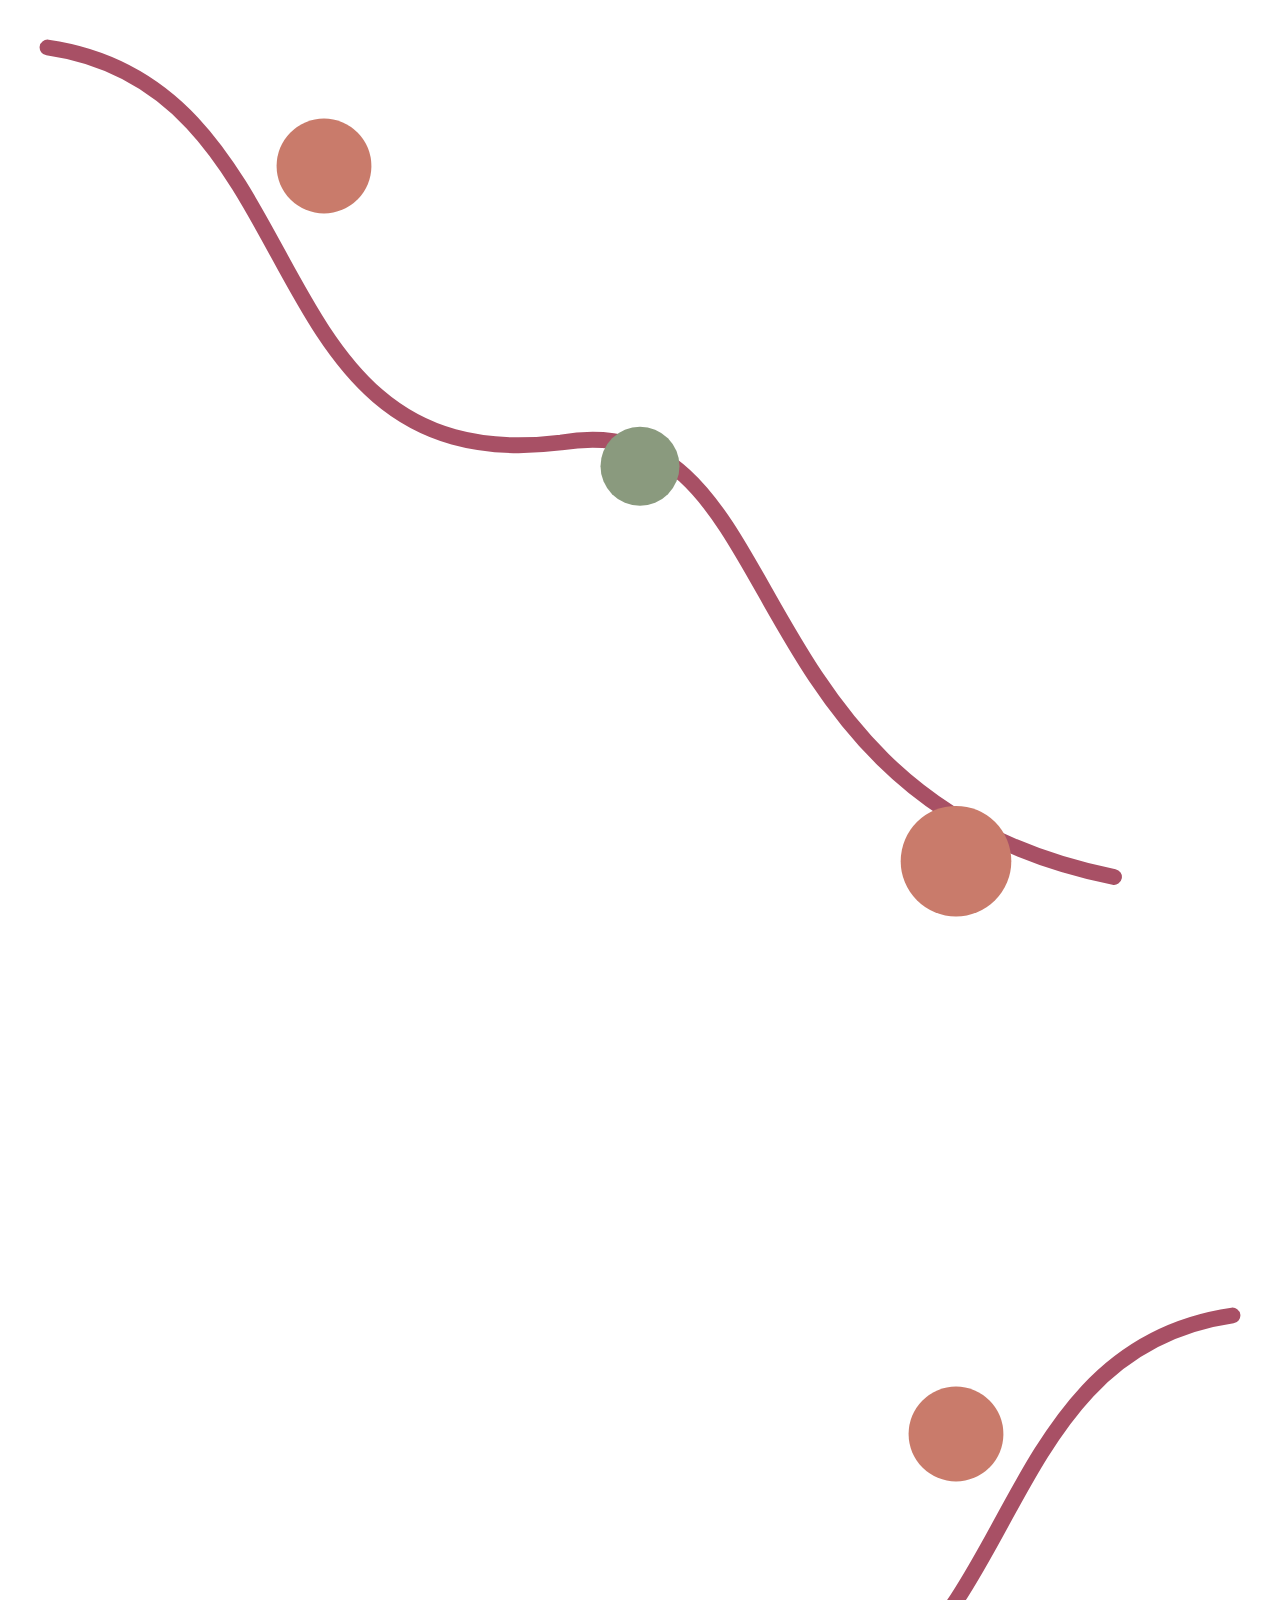
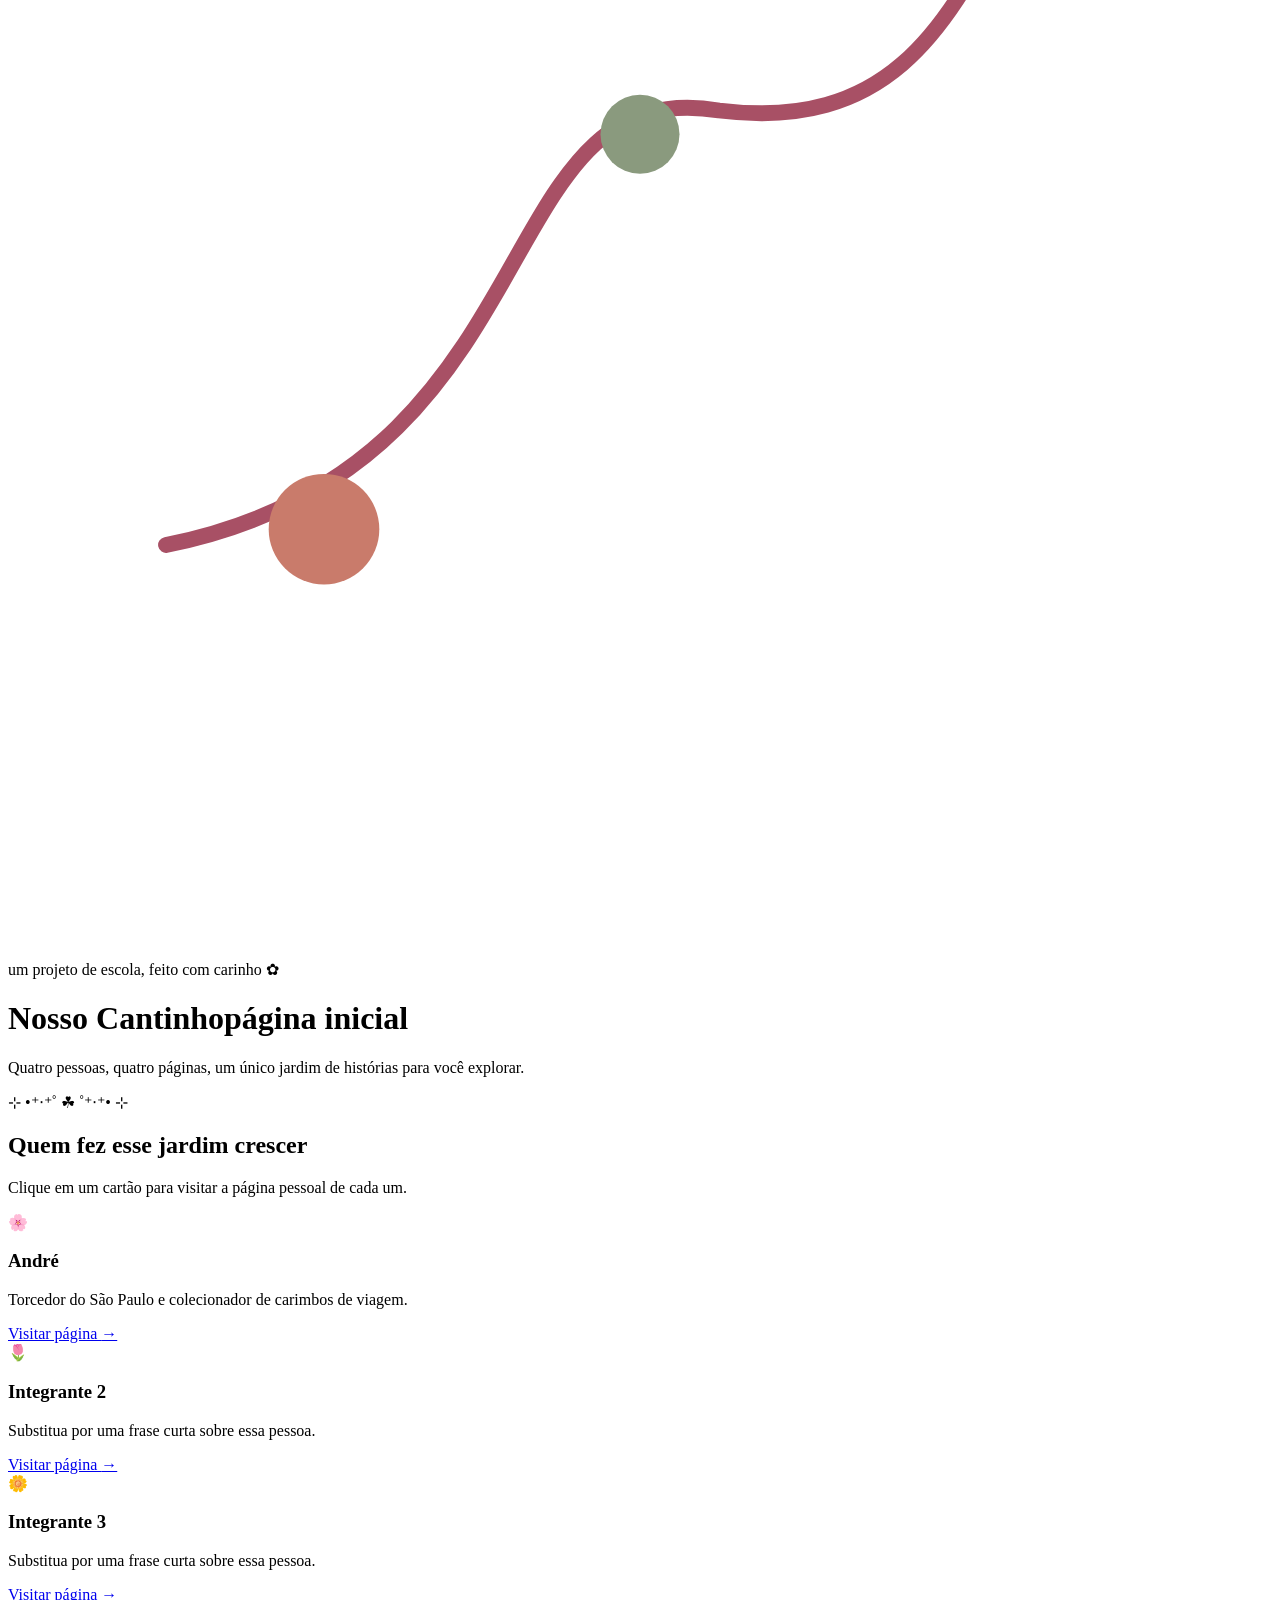
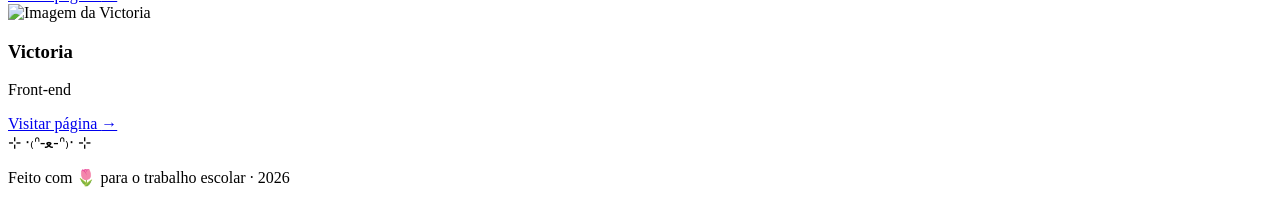
==== index.html @ ab9eb18c "Parte victoria" ====
<!DOCTYPE html>
<html lang="pt-br">
<head>
    <meta charset="UTF-8">
    <meta name="viewport" content="width=device-width, initial-scale=1.0">
    <title>Página Inicial · Nosso Cantinho</title>
    <link rel="preconnect" href="https://fonts.googleapis.com">
    <link rel="preconnect" href="https://fonts.gstatic.com" crossorigin>
    <link href="https://fonts.googleapis.com/css2?family=Caveat:wght@500;700&family=Cormorant+Garamond:ital,wght@0,500;0,600;1,500&family=Nunito:wght@400;600;700&display=swap" rel="stylesheet">
    <link rel="stylesheet" href="index.css">
</head>
<body>

    <!-- ============== CABEÇALHO / HERO ============== -->
    <header class="hero">
        <svg class="moldura-canto moldura-canto--esquerda" viewBox="0 0 160 160" aria-hidden="true">
            <path d="M5 5 C 40 10, 30 60, 70 55 C 100 50, 90 100, 140 110" fill="none" stroke="#a85065" stroke-width="2" stroke-linecap="round"/>
            <circle cx="40" cy="20" r="6" fill="#c97b6b"/>
            <circle cx="80" cy="58" r="5" fill="#8a9a7e"/>
            <circle cx="120" cy="108" r="7" fill="#c97b6b"/>
        </svg>

        <svg class="moldura-canto moldura-canto--direita" viewBox="0 0 160 160" aria-hidden="true">
            <path d="M155 5 C 120 10, 130 60, 90 55 C 60 50, 70 100, 20 110" fill="none" stroke="#a85065" stroke-width="2" stroke-linecap="round"/>
            <circle cx="120" cy="20" r="6" fill="#c97b6b"/>
            <circle cx="80" cy="58" r="5" fill="#8a9a7e"/>
            <circle cx="40" cy="108" r="7" fill="#c97b6b"/>
        </svg>

        <p class="hero-rotulo">um projeto de escola, feito com carinho ✿</p>
        <h1 class="hero-titulo">Nosso Cantinho<span>página inicial</span></h1>
        <p class="hero-sub">Quatro pessoas, quatro páginas, um único jardim de histórias para você explorar.</p>

        <div class="divisor-floral" aria-hidden="true">⊹ •⁺‧⁺˚ ☘︎ ˚⁺‧⁺• ⊹</div>
    </header>

    <!-- ============== INTEGRANTES ============== -->
    <main>
        <section class="secao-integrantes" aria-labelledby="tit-integrantes">
            <h2 id="tit-integrantes" class="titulo-secao">Quem fez esse jardim crescer</h2>
            <p class="subtitulo-secao">Clique em um cartão para visitar a página pessoal de cada um.</p>

            <div class="grade-integrantes">

                <!-- INTEGRANTE 1 (substitua nome, frase, foto e o link href abaixo) -->
                <article class="cartao-flor">
                    <span class="cartao-fita" aria-hidden="true"></span>
                    <div class="cartao-moldura">
                        <!-- TODO: troque a div abaixo por <img src="caminho/da/foto.jpg" alt="Foto de André"> -->
                        <div class="cartao-foto-placeholder">🌸</div>
                    </div>
                    <h3 class="cartao-nome">André</h3>
                    <p class="cartao-frase">Torcedor do São Paulo e colecionador de carimbos de viagem.</p>
                    <!-- TODO: ajuste o href para o caminho real da página do André -->
                    <a class="cartao-botao" href="../Andre/Andre.html">Visitar página <span aria-hidden="true">→</span></a>
                </article>

                <!-- INTEGRANTE 2 (substitua nome, frase, foto e o link href abaixo) -->
                <article class="cartao-flor">
                    <span class="cartao-fita" aria-hidden="true"></span>
                    <div class="cartao-moldura">
                        <!-- TODO: troque a div abaixo por <img src="caminho/da/foto.jpg" alt="Foto de [nome]"> -->
                        <div class="cartao-foto-placeholder">🌷</div>
                    </div>
                    <h3 class="cartao-nome">Integrante 2</h3>
                    <p class="cartao-frase">Substitua por uma frase curta sobre essa pessoa.</p>
                    <!-- TODO: ajuste o href para o caminho real da página -->
                    <a class="cartao-botao" href="#">Visitar página <span aria-hidden="true">→</span></a>
                </article>

                <!-- INTEGRANTE 3 (substitua nome, frase, foto e o link href abaixo) -->
                <article class="cartao-flor">
                    <span class="cartao-fita" aria-hidden="true"></span>
                    <div class="cartao-moldura">
                        <!-- TODO: troque a div abaixo por <img src="caminho/da/foto.jpg" alt="Foto de [nome]"> -->
                        <div class="cartao-foto-placeholder">🌼</div>
                    </div>
                    <h3 class="cartao-nome">Integrante 3</h3>
                    <p class="cartao-frase">Substitua por uma frase curta sobre essa pessoa.</p>
                    <!-- TODO: ajuste o href para o caminho real da página -->
                    <a class="cartao-botao" href="#">Visitar página <span aria-hidden="true">→</span></a>
                </article>

                <!-- INTEGRANTE 4 (substitua nome, frase, foto e o link href abaixo) -->
                <article class="cartao-flor">
                    <span class="cartao-fita" aria-hidden="true"></span>
                    <div class="cartao-moldura">
                        <!-- TODO: troque a div abaixo por <img src="caminho/da/foto.jpg" alt="Foto de [nome]"> -->
                        <img src="P.victoria/assests/Image Image 2026-05-22 at 08.31.35.jpeg" alt="Imagem da Victoria">
                    <h3 class="cartao-nome">Victoria </h3>
                    <p class="cartao-frase"> Front-end</p>
                    <!-- TODO: ajuste o href para o caminho real da página -->
                    <a class="cartao-botao" href="P.victoria/victoria.H">Visitar página <span aria-hidden="true">→</span></a>
                </article>

            </div>
        </section>
    </main>

    <!-- ============== RODAPÉ ============== -->
    <footer class="rodape-floral">
        <div class="divisor-floral" aria-hidden="true">⊹ ‧₍ᐢ-ﻌ-ᐢ₎‧ ⊹</div>
        <p>Feito com 🌷 para o trabalho escolar · 2026</p>
    </footer>

</body>
</html>
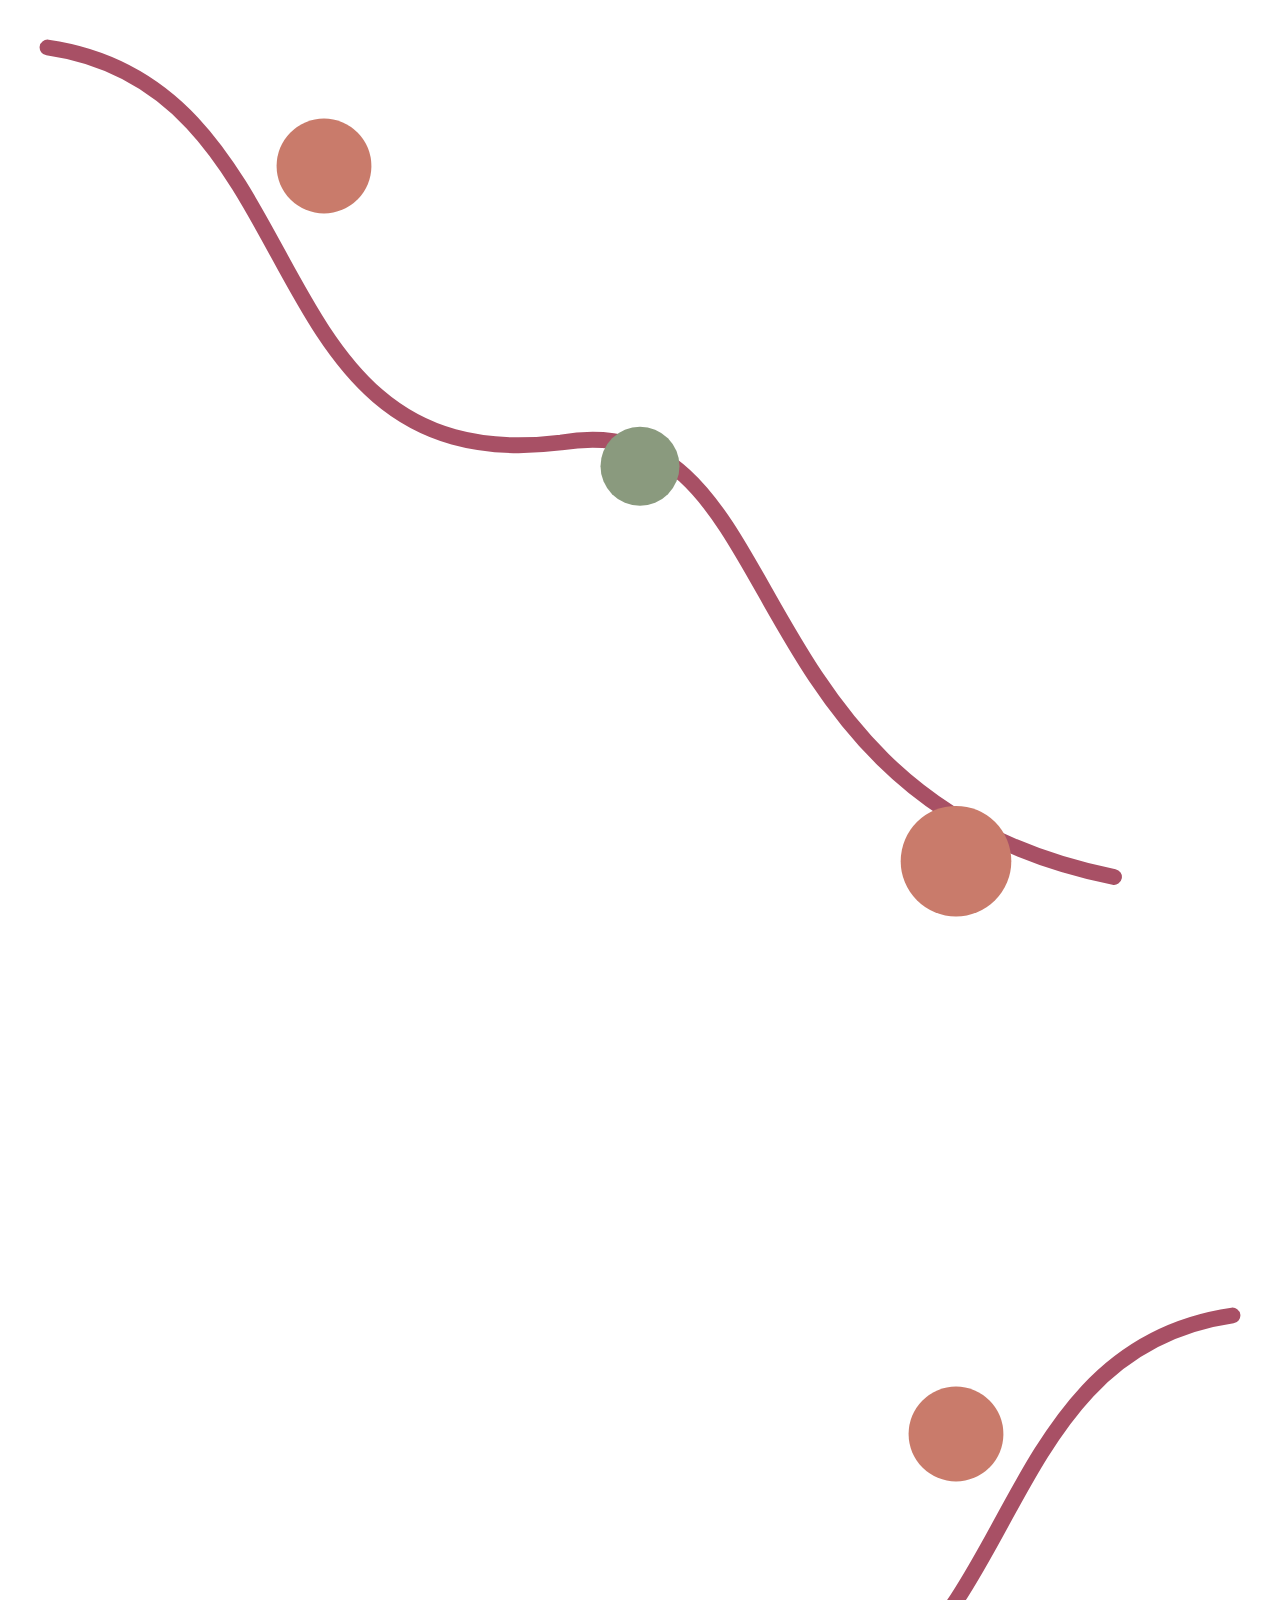
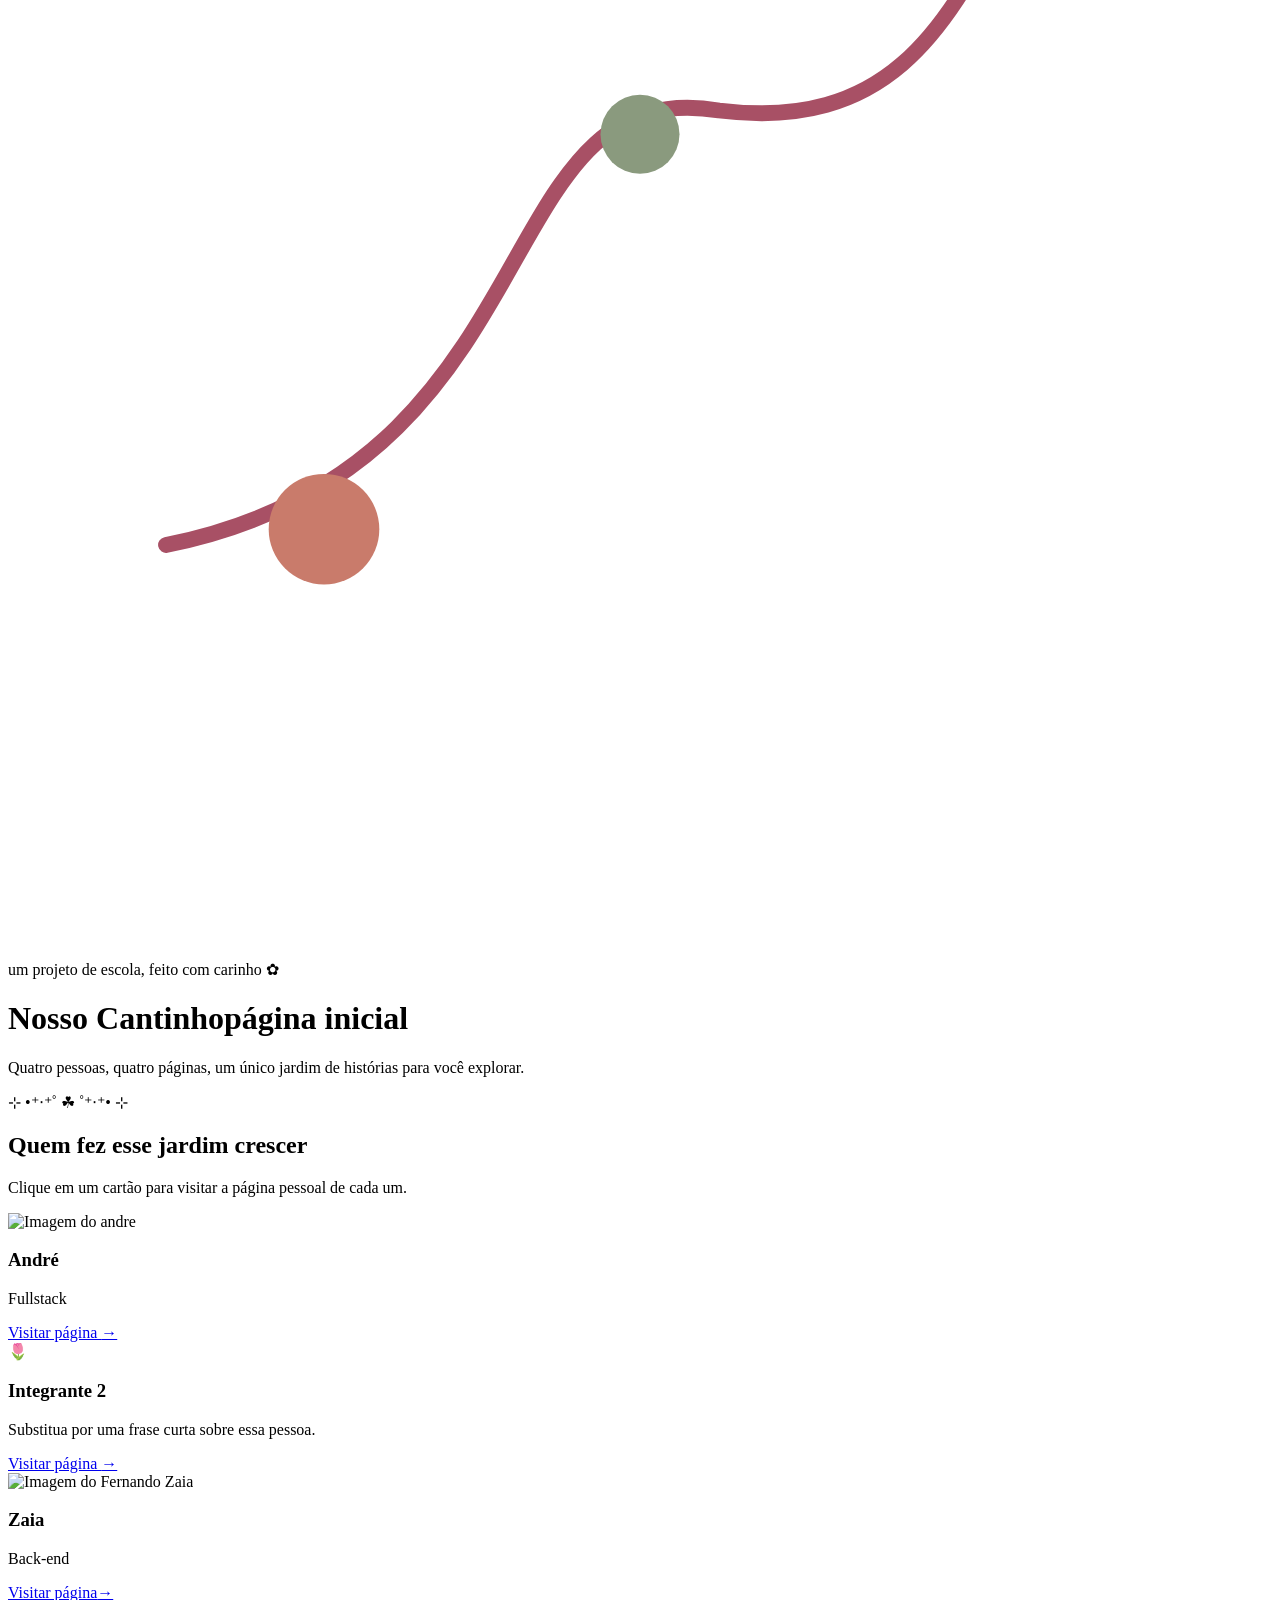
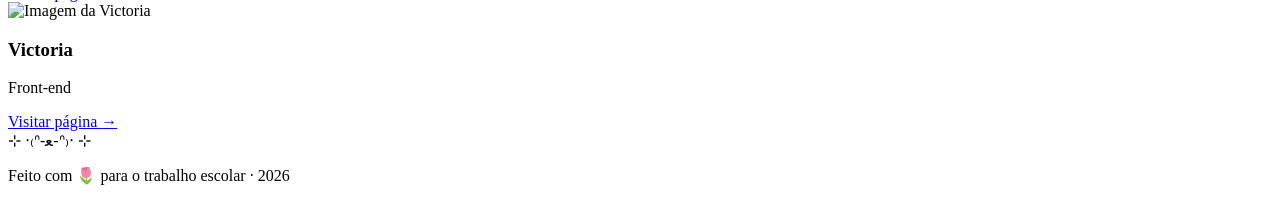
==== commit 0aaf8548: "Parte victoria" ====
--- a/index.html
+++ b/index.html
@@ -47,12 +47,12 @@
                     <span class="cartao-fita" aria-hidden="true"></span>
                     <div class="cartao-moldura">
                         <!-- TODO: troque a div abaixo por <img src="caminho/da/foto.jpg" alt="Foto de André"> -->
-                        <div class="cartao-foto-placeholder">🌸</div>
+                        <img src="pAndre/FotoAndre.pnj" alt="Imagem do andre">
                     </div>
                     <h3 class="cartao-nome">André</h3>
-                    <p class="cartao-frase">Torcedor do São Paulo e colecionador de carimbos de viagem.</p>
+                    <p class="cartao-frase">Fullstack</p>
                     <!-- TODO: ajuste o href para o caminho real da página do André -->
-                    <a class="cartao-botao" href="../Andre/Andre.html">Visitar página <span aria-hidden="true">→</span></a>
+                    <a class="cartao-botao" href="../pAndre/andre.html">Visitar página <span aria-hidden="true">→</span></a>
                 </article>
 
                 <!-- INTEGRANTE 2 (substitua nome, frase, foto e o link href abaixo) -->
@@ -73,12 +73,12 @@
                     <span class="cartao-fita" aria-hidden="true"></span>
                     <div class="cartao-moldura">
                         <!-- TODO: troque a div abaixo por <img src="caminho/da/foto.jpg" alt="Foto de [nome]"> -->
-                        <div class="cartao-foto-placeholder">🌼</div>
+                        <img src="pZaia/assets/Fernando_Neto_Zaia.jpg" alt="Imagem do Fernando Zaia">
                     </div>
-                    <h3 class="cartao-nome">Integrante 3</h3>
-                    <p class="cartao-frase">Substitua por uma frase curta sobre essa pessoa.</p>
+                    <h3 class="cartao-nome">Zaia</h3>
+                    <p class="cartao-frase">Back-end</p>
                     <!-- TODO: ajuste o href para o caminho real da página -->
-                    <a class="cartao-botao" href="#">Visitar página <span aria-hidden="true">→</span></a>
+                    <a class="cartao-botao" href="pZaia/zaia.html">Visitar página<span aria-hidden="true">→</span></a>
                 </article>
 
                 <!-- INTEGRANTE 4 (substitua nome, frase, foto e o link href abaixo) -->
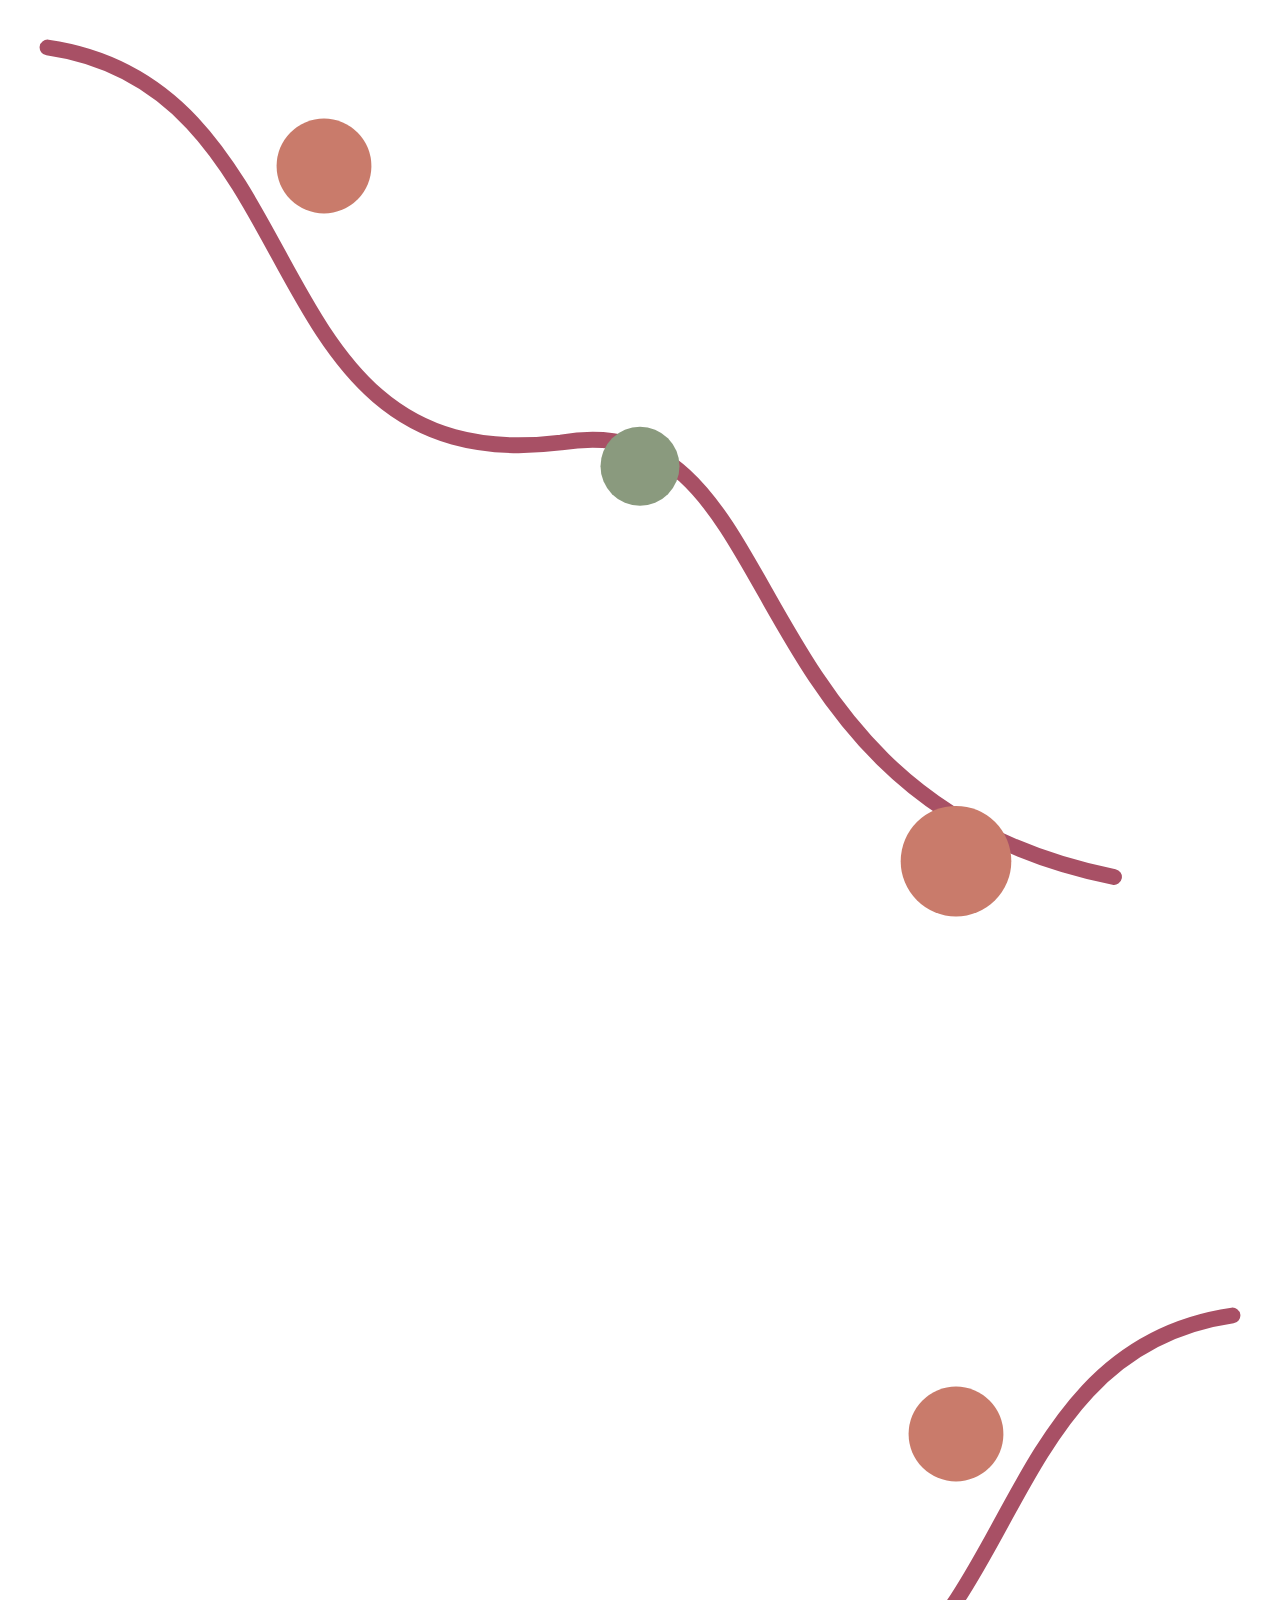
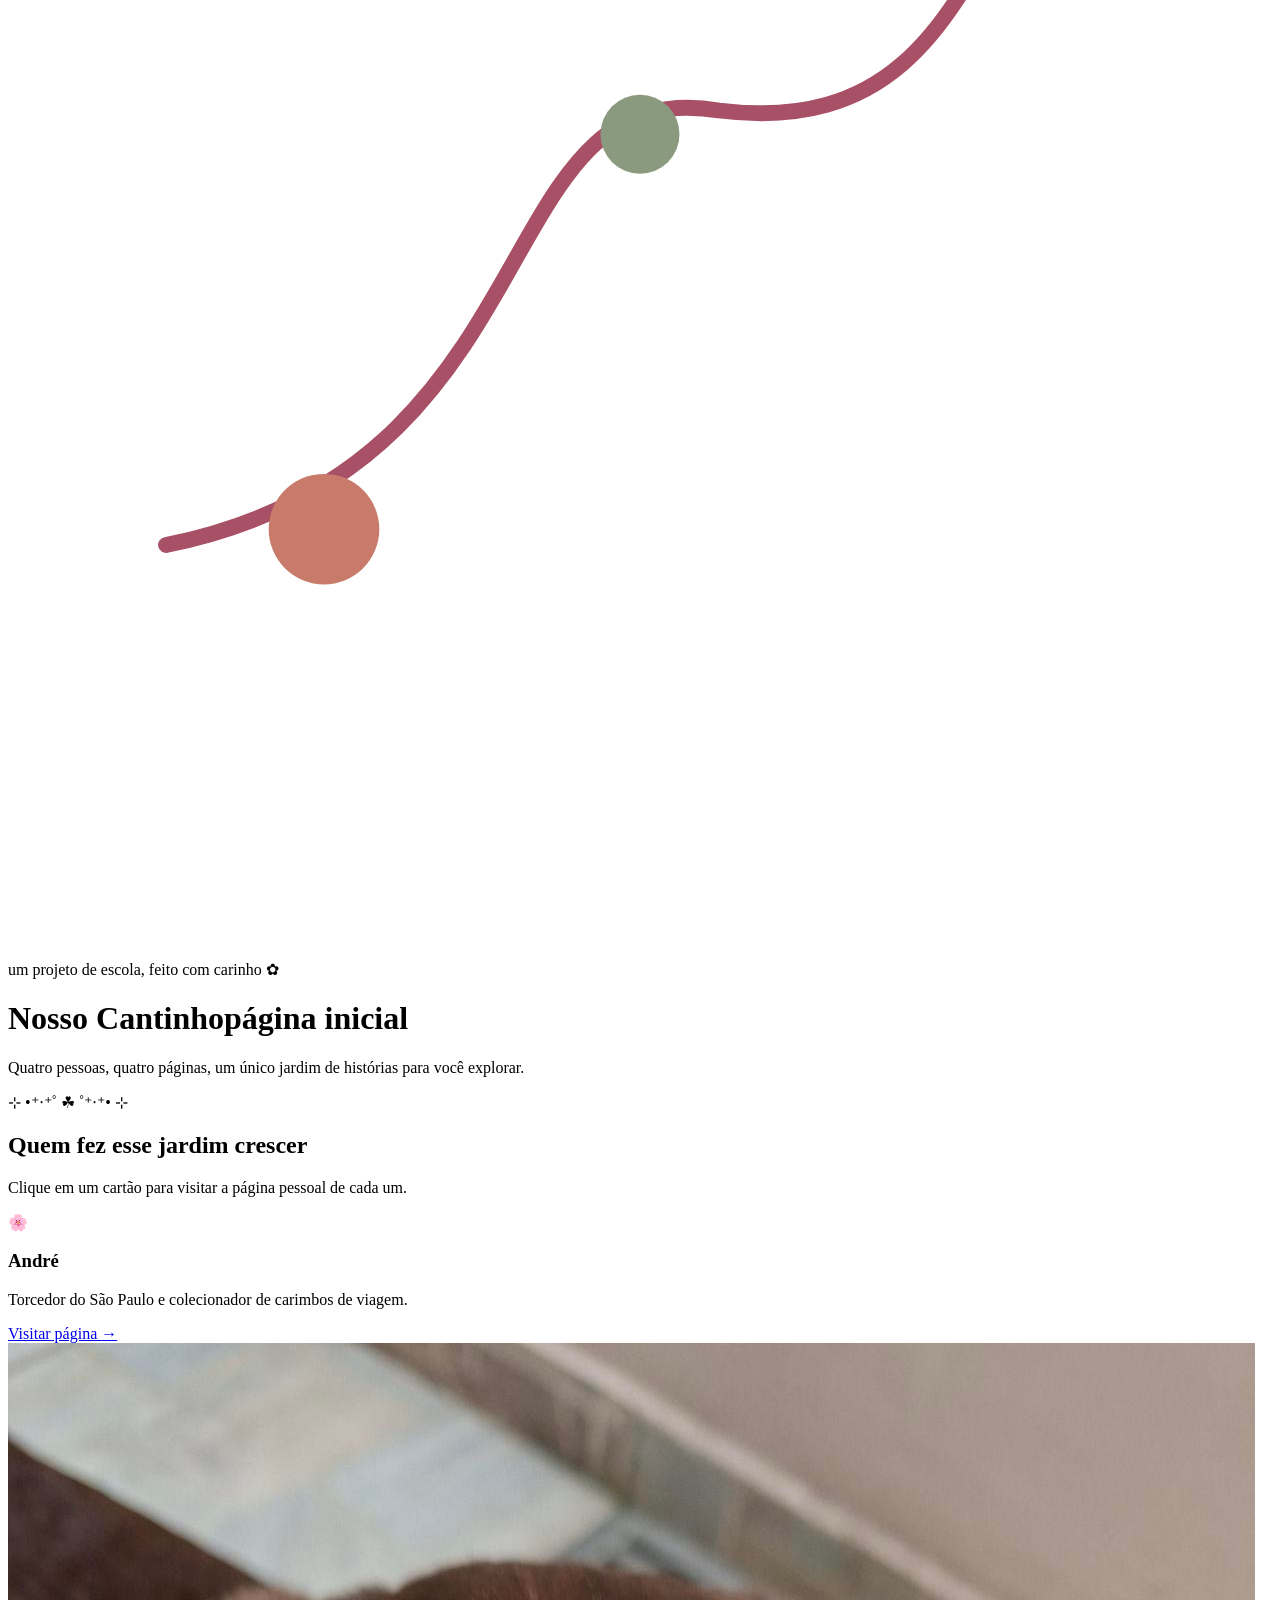
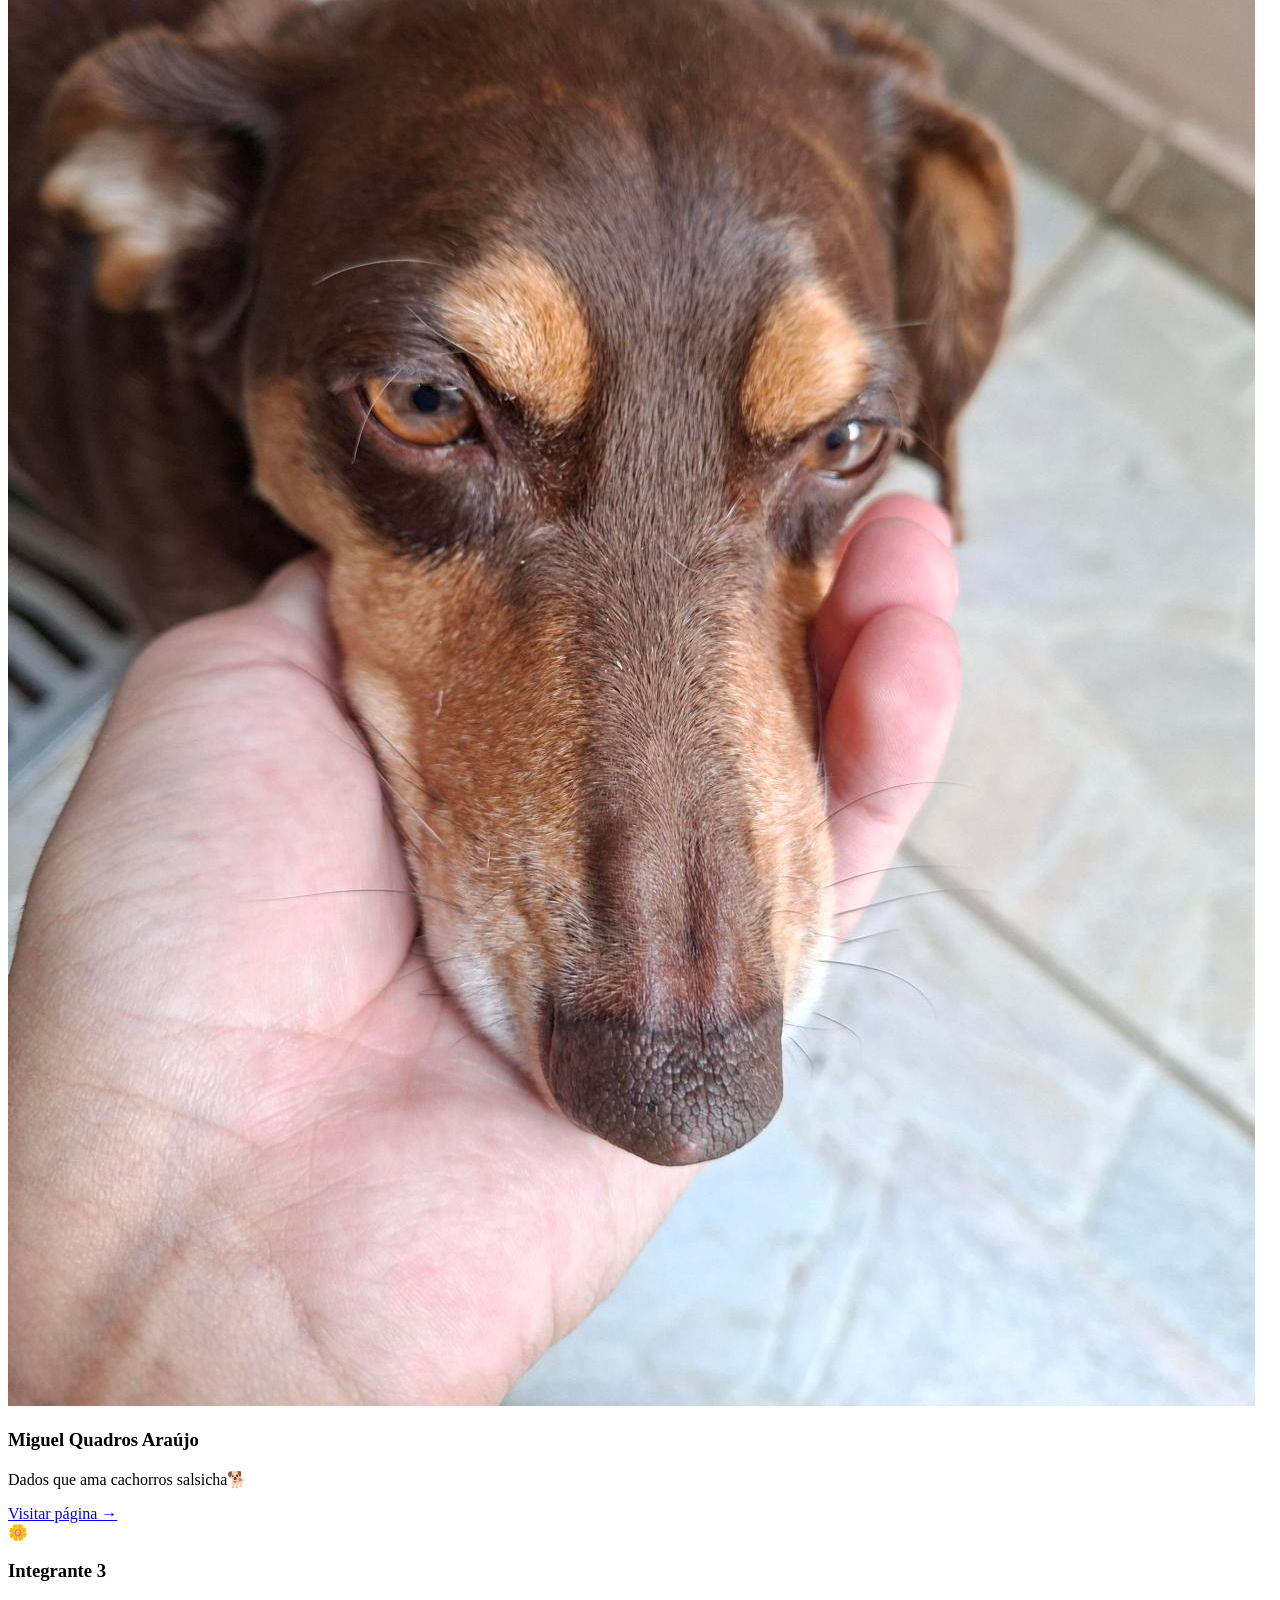
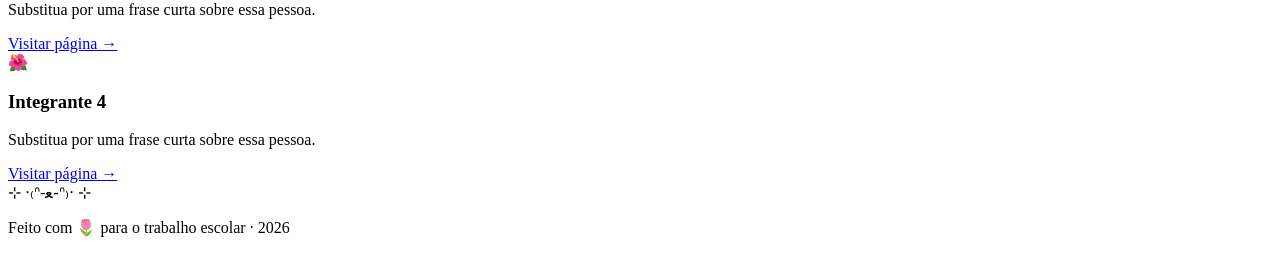
==== commit ba30dac2: "Adicionando minha parte na pagina inicial" ====
--- a/index.html
+++ b/index.html
@@ -47,12 +47,12 @@
                     <span class="cartao-fita" aria-hidden="true"></span>
                     <div class="cartao-moldura">
                         <!-- TODO: troque a div abaixo por <img src="caminho/da/foto.jpg" alt="Foto de André"> -->
-                        <img src="pAndre/FotoAndre.pnj" alt="Imagem do andre">
+                        <div class="cartao-foto-placeholder">🌸</div>
                     </div>
                     <h3 class="cartao-nome">André</h3>
-                    <p class="cartao-frase">Fullstack</p>
+                    <p class="cartao-frase">Torcedor do São Paulo e colecionador de carimbos de viagem.</p>
                     <!-- TODO: ajuste o href para o caminho real da página do André -->
-                    <a class="cartao-botao" href="../pAndre/andre.html">Visitar página <span aria-hidden="true">→</span></a>
+                    <a class="cartao-botao" href="../Andre/Andre.html">Visitar página <span aria-hidden="true">→</span></a>
                 </article>
 
                 <!-- INTEGRANTE 2 (substitua nome, frase, foto e o link href abaixo) -->
@@ -60,12 +60,12 @@
                     <span class="cartao-fita" aria-hidden="true"></span>
                     <div class="cartao-moldura">
                         <!-- TODO: troque a div abaixo por <img src="caminho/da/foto.jpg" alt="Foto de [nome]"> -->
-                        <div class="cartao-foto-placeholder">🌷</div>
+                        <img src="pMiguel/Laila.jpg" alt="">
                     </div>
-                    <h3 class="cartao-nome">Integrante 2</h3>
-                    <p class="cartao-frase">Substitua por uma frase curta sobre essa pessoa.</p>
+                    <h3 class="cartao-nome">Miguel Quadros Araújo</h3>
+                    <p class="cartao-frase">Dados que ama cachorros salsicha🐕</p>
                     <!-- TODO: ajuste o href para o caminho real da página -->
-                    <a class="cartao-botao" href="#">Visitar página <span aria-hidden="true">→</span></a>
+                    <a class="cartao-botao" href="../pMiguel/aluno-Miguelq">Visitar página <span aria-hidden="true">→</span></a>
                 </article>
 
                 <!-- INTEGRANTE 3 (substitua nome, frase, foto e o link href abaixo) -->
@@ -73,12 +73,12 @@
                     <span class="cartao-fita" aria-hidden="true"></span>
                     <div class="cartao-moldura">
                         <!-- TODO: troque a div abaixo por <img src="caminho/da/foto.jpg" alt="Foto de [nome]"> -->
-                        <img src="pZaia/assets/Fernando_Neto_Zaia.jpg" alt="Imagem do Fernando Zaia">
+                        <div class="cartao-foto-placeholder">🌼</div>
                     </div>
-                    <h3 class="cartao-nome">Zaia</h3>
-                    <p class="cartao-frase">Back-end</p>
+                    <h3 class="cartao-nome">Integrante 3</h3>
+                    <p class="cartao-frase">Substitua por uma frase curta sobre essa pessoa.</p>
                     <!-- TODO: ajuste o href para o caminho real da página -->
-                    <a class="cartao-botao" href="pZaia/zaia.html">Visitar página<span aria-hidden="true">→</span></a>
+                    <a class="cartao-botao" href="#">Visitar página <span aria-hidden="true">→</span></a>
                 </article>
 
                 <!-- INTEGRANTE 4 (substitua nome, frase, foto e o link href abaixo) -->
@@ -86,11 +86,12 @@
                     <span class="cartao-fita" aria-hidden="true"></span>
                     <div class="cartao-moldura">
                         <!-- TODO: troque a div abaixo por <img src="caminho/da/foto.jpg" alt="Foto de [nome]"> -->
-                        <img src="P.victoria/assests/Image Image 2026-05-22 at 08.31.35.jpeg" alt="Imagem da Victoria">
-                    <h3 class="cartao-nome">Victoria </h3>
-                    <p class="cartao-frase"> Front-end</p>
+                        <div class="cartao-foto-placeholder">🌺</div>
+                    </div>
+                    <h3 class="cartao-nome">Integrante 4</h3>
+                    <p class="cartao-frase">Substitua por uma frase curta sobre essa pessoa.</p>
                     <!-- TODO: ajuste o href para o caminho real da página -->
-                    <a class="cartao-botao" href="P.victoria/victoria.H">Visitar página <span aria-hidden="true">→</span></a>
+                    <a class="cartao-botao" href="#">Visitar página <span aria-hidden="true">→</span></a>
                 </article>
 
             </div>
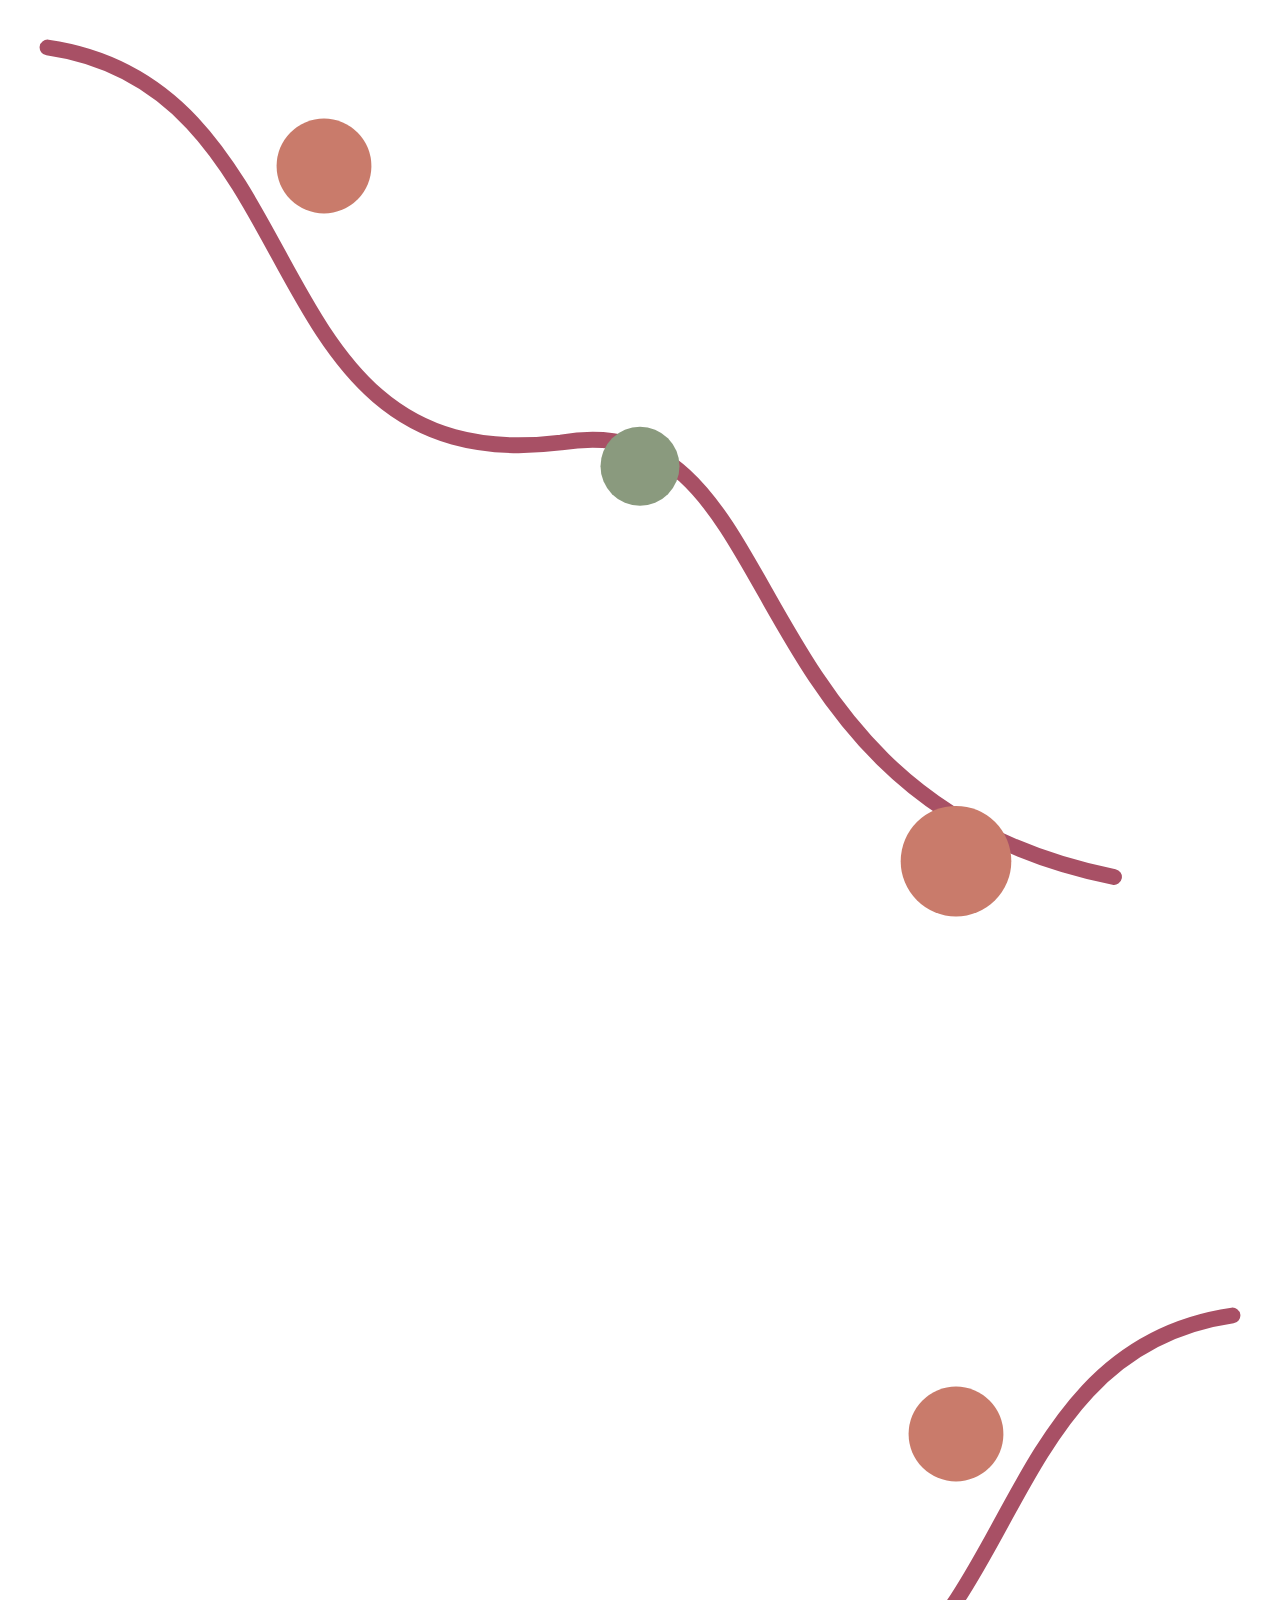
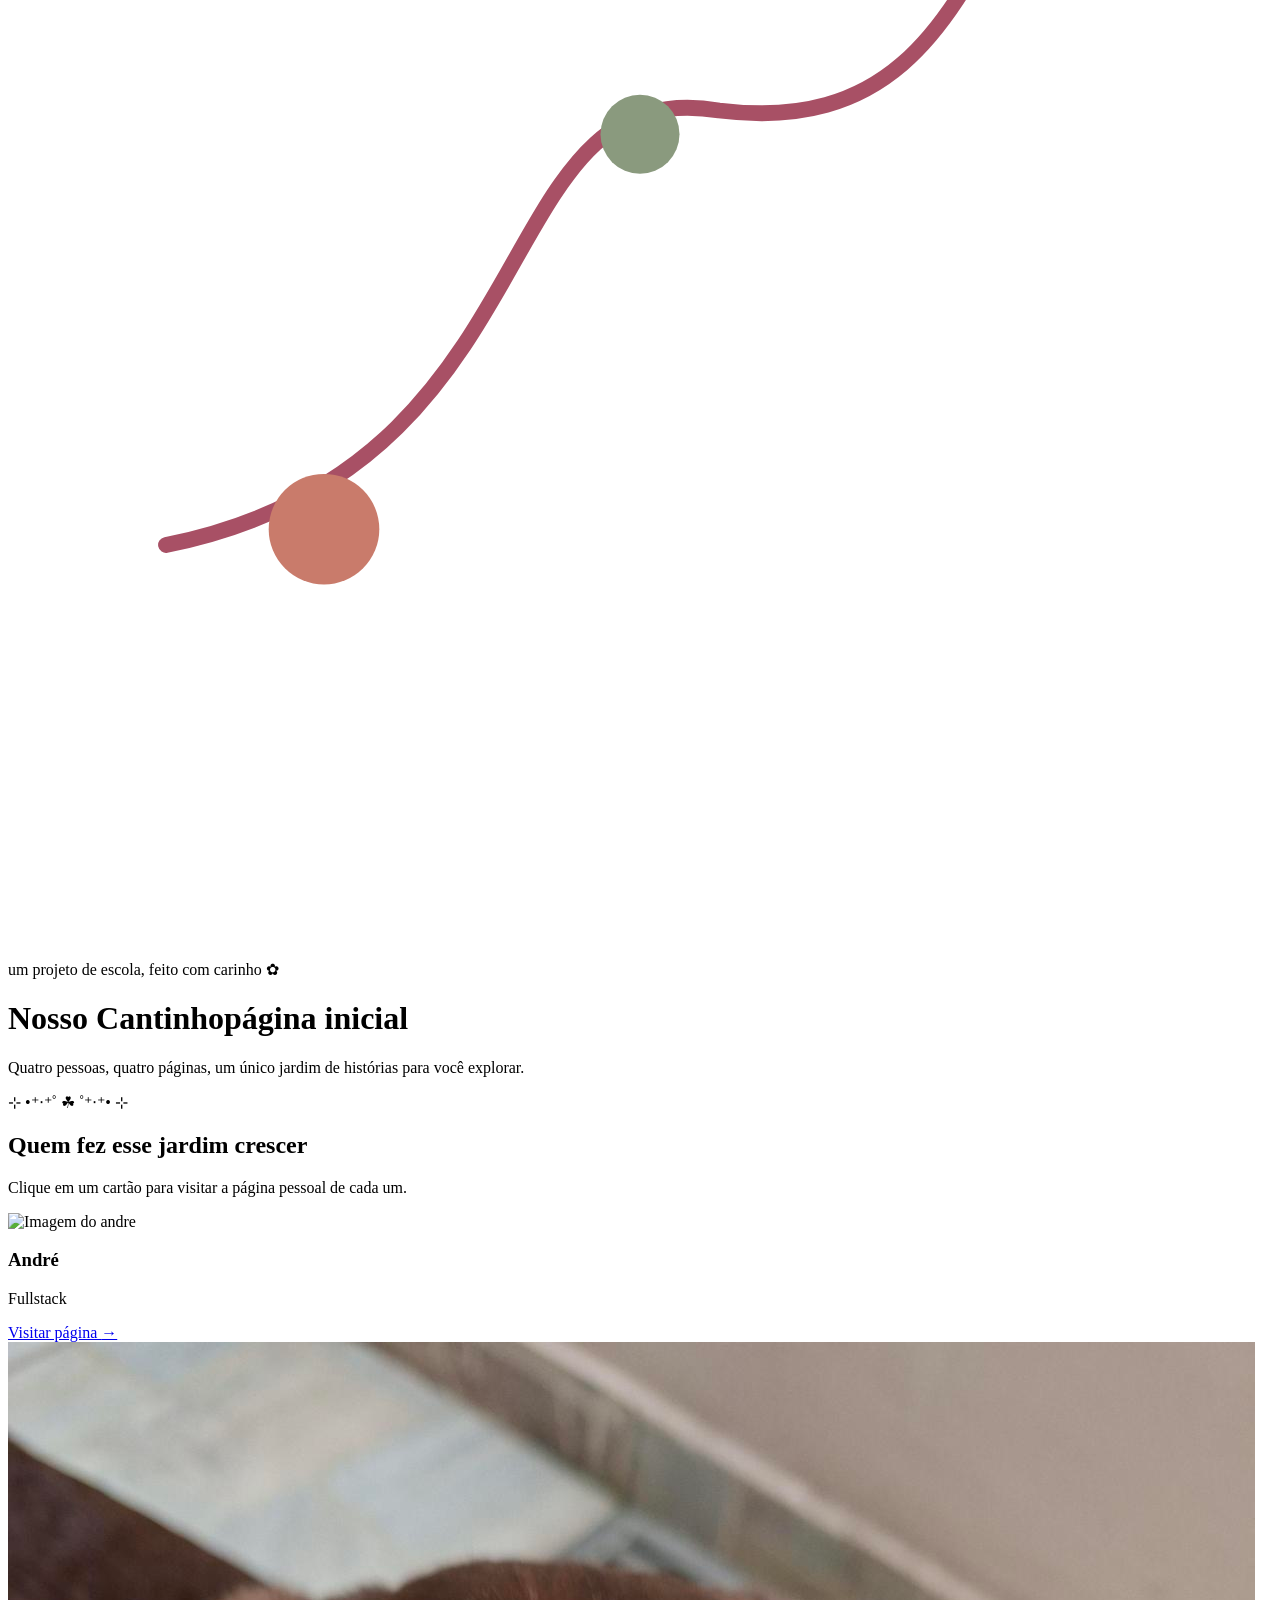
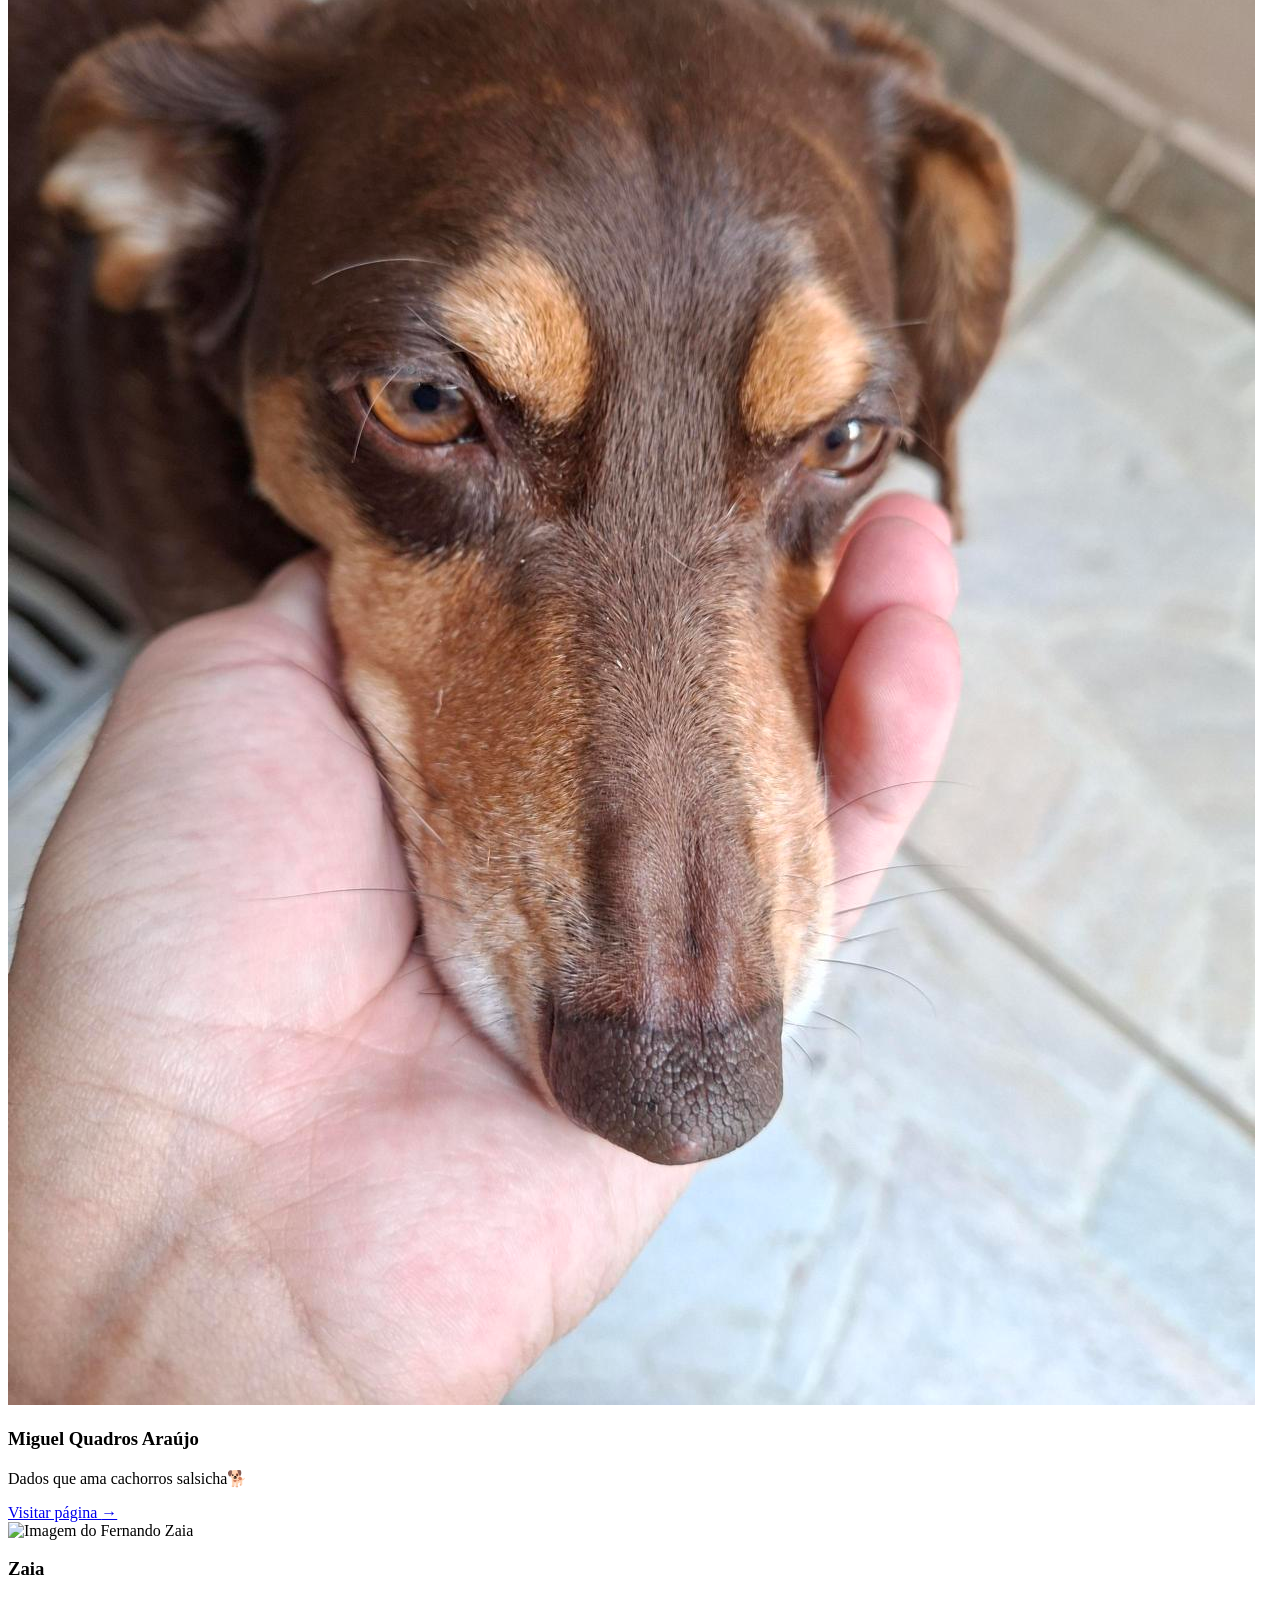
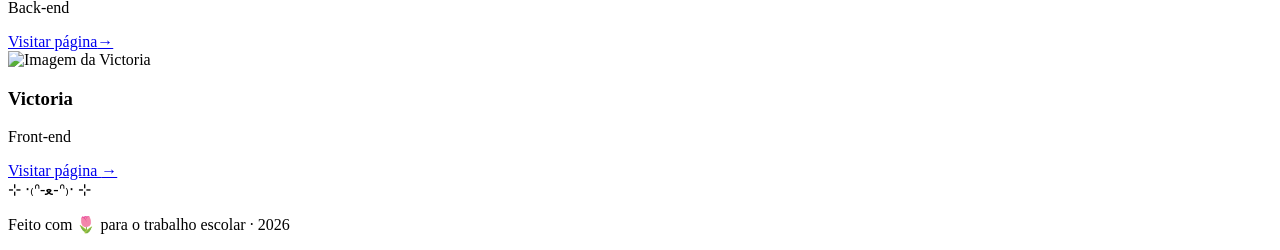
==== commit c6f53c6e: "parte do miguel v2" ====
--- a/index.html
+++ b/index.html
@@ -47,12 +47,12 @@
                     <span class="cartao-fita" aria-hidden="true"></span>
                     <div class="cartao-moldura">
                         <!-- TODO: troque a div abaixo por <img src="caminho/da/foto.jpg" alt="Foto de André"> -->
-                        <div class="cartao-foto-placeholder">🌸</div>
+                        <img src="pAndre/FotoAndre.pnj" alt="Imagem do andre">
                     </div>
                     <h3 class="cartao-nome">André</h3>
-                    <p class="cartao-frase">Torcedor do São Paulo e colecionador de carimbos de viagem.</p>
+                    <p class="cartao-frase">Fullstack</p>
                     <!-- TODO: ajuste o href para o caminho real da página do André -->
-                    <a class="cartao-botao" href="../Andre/Andre.html">Visitar página <span aria-hidden="true">→</span></a>
+                    <a class="cartao-botao" href="../pAndre/andre.html">Visitar página <span aria-hidden="true">→</span></a>
                 </article>
 
                 <!-- INTEGRANTE 2 (substitua nome, frase, foto e o link href abaixo) -->
@@ -73,12 +73,12 @@
                     <span class="cartao-fita" aria-hidden="true"></span>
                     <div class="cartao-moldura">
                         <!-- TODO: troque a div abaixo por <img src="caminho/da/foto.jpg" alt="Foto de [nome]"> -->
-                        <div class="cartao-foto-placeholder">🌼</div>
+                        <img src="pZaia/assets/Fernando_Neto_Zaia.jpg" alt="Imagem do Fernando Zaia">
                     </div>
-                    <h3 class="cartao-nome">Integrante 3</h3>
-                    <p class="cartao-frase">Substitua por uma frase curta sobre essa pessoa.</p>
+                    <h3 class="cartao-nome">Zaia</h3>
+                    <p class="cartao-frase">Back-end</p>
                     <!-- TODO: ajuste o href para o caminho real da página -->
-                    <a class="cartao-botao" href="#">Visitar página <span aria-hidden="true">→</span></a>
+                    <a class="cartao-botao" href="pZaia/zaia.html">Visitar página<span aria-hidden="true">→</span></a>
                 </article>
 
                 <!-- INTEGRANTE 4 (substitua nome, frase, foto e o link href abaixo) -->
@@ -86,12 +86,11 @@
                     <span class="cartao-fita" aria-hidden="true"></span>
                     <div class="cartao-moldura">
                         <!-- TODO: troque a div abaixo por <img src="caminho/da/foto.jpg" alt="Foto de [nome]"> -->
-                        <div class="cartao-foto-placeholder">🌺</div>
-                    </div>
-                    <h3 class="cartao-nome">Integrante 4</h3>
-                    <p class="cartao-frase">Substitua por uma frase curta sobre essa pessoa.</p>
+                        <img src="P.victoria/assests/Image Image 2026-05-22 at 08.31.35.jpeg" alt="Imagem da Victoria">
+                    <h3 class="cartao-nome">Victoria </h3>
+                    <p class="cartao-frase"> Front-end</p>
                     <!-- TODO: ajuste o href para o caminho real da página -->
-                    <a class="cartao-botao" href="#">Visitar página <span aria-hidden="true">→</span></a>
+                    <a class="cartao-botao" href="P.victoria/victoria.H">Visitar página <span aria-hidden="true">→</span></a>
                 </article>
 
             </div>
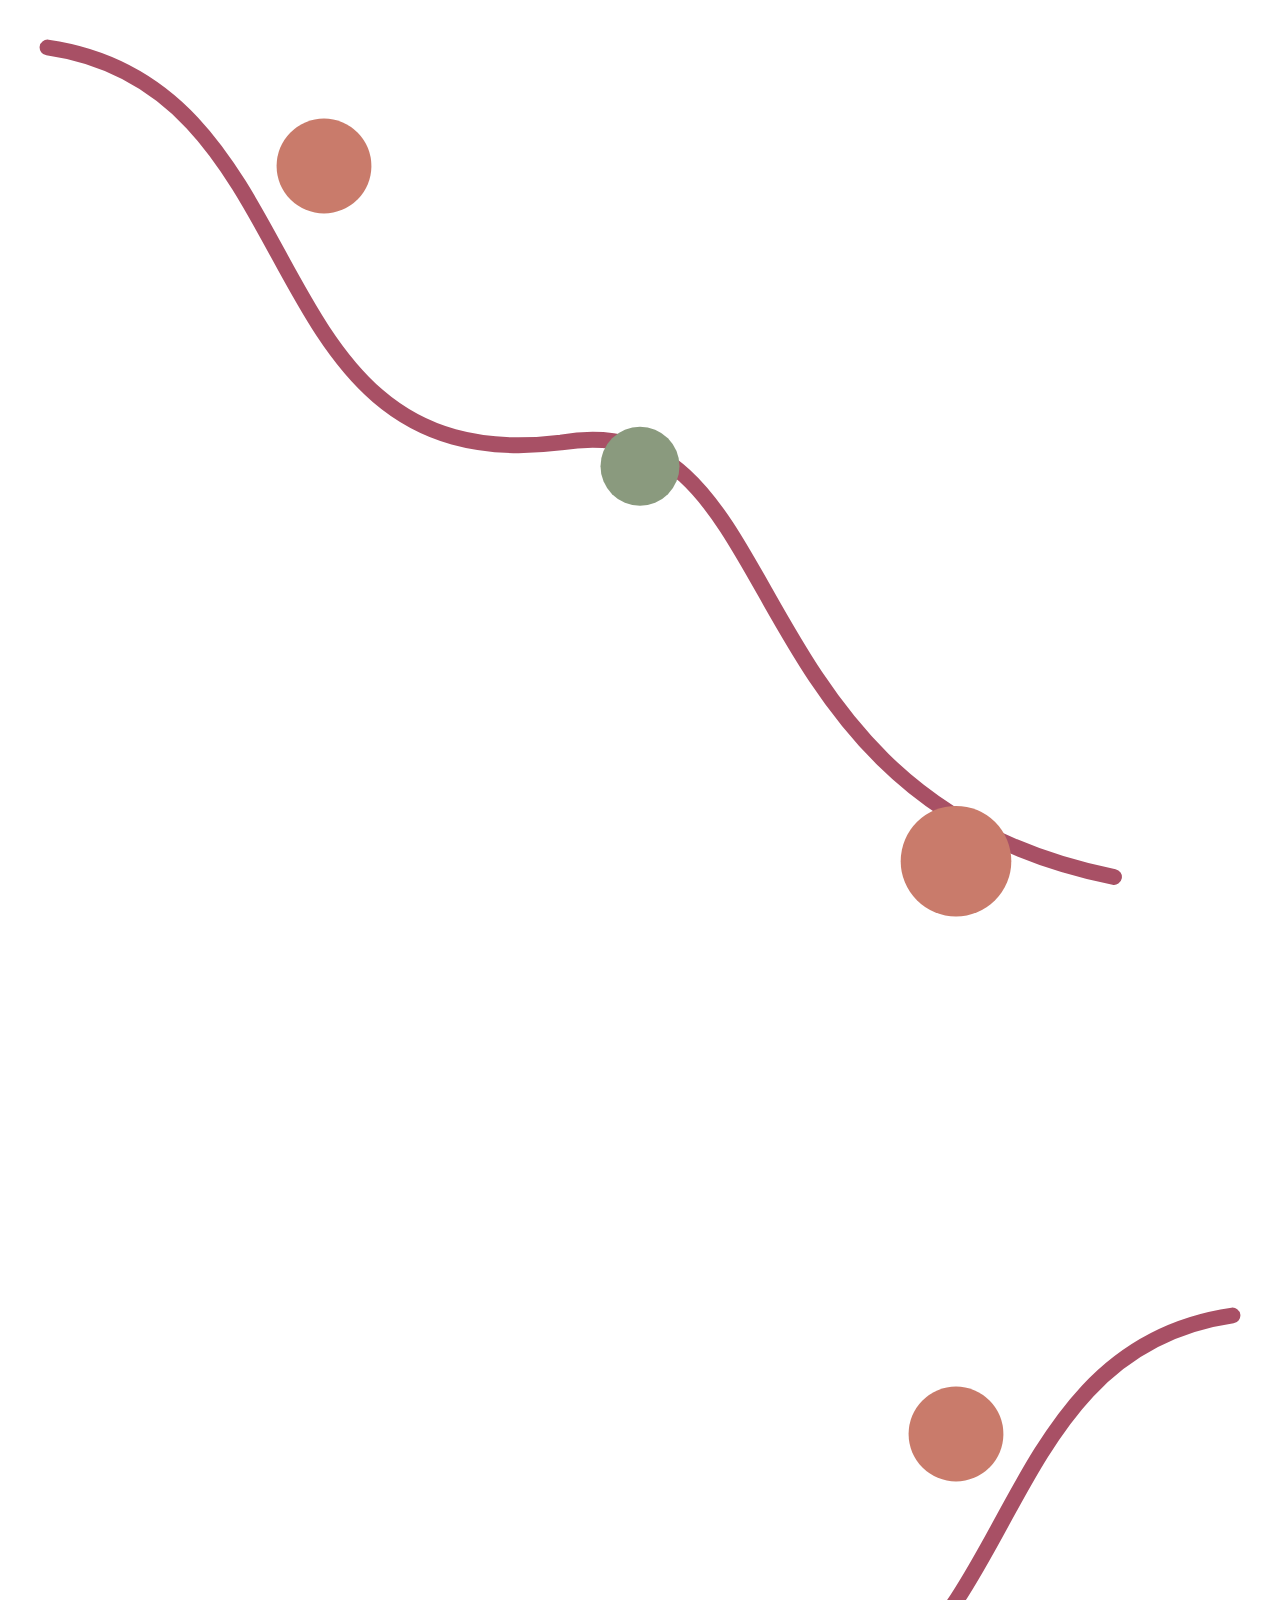
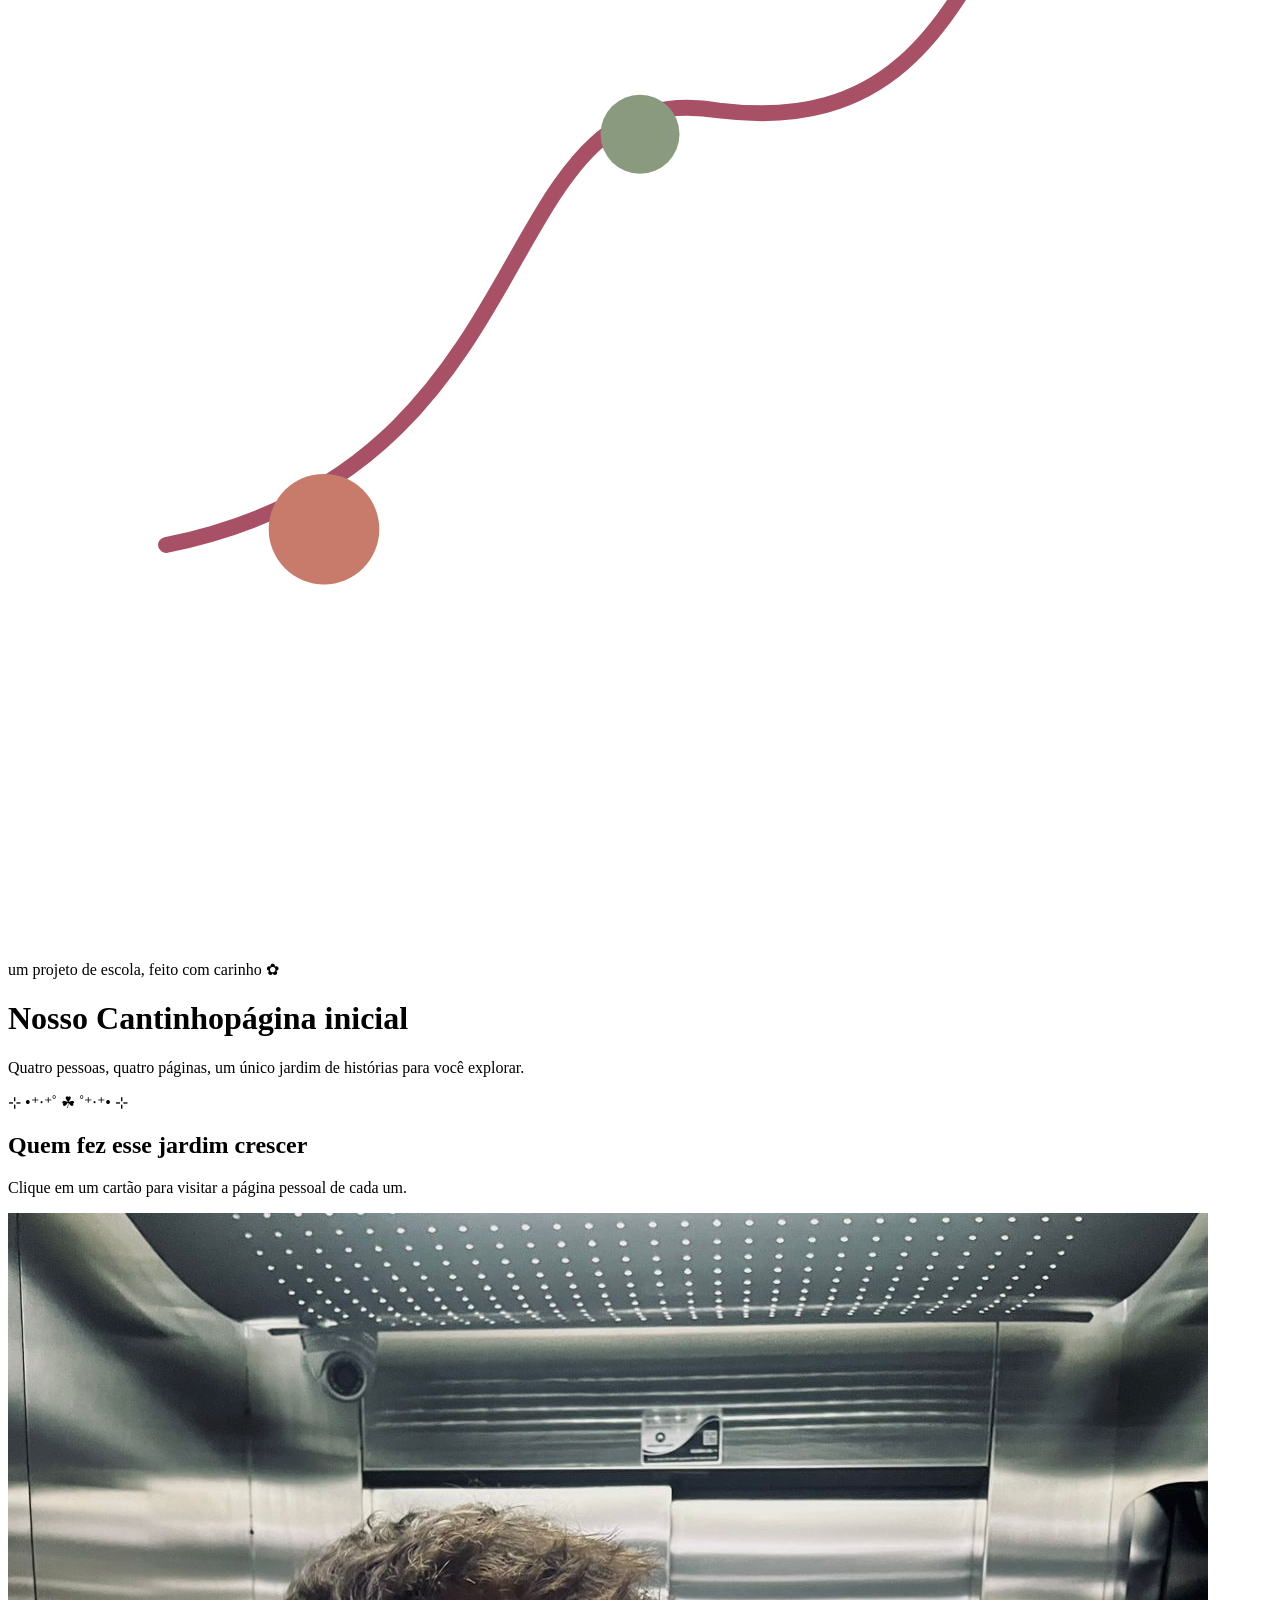
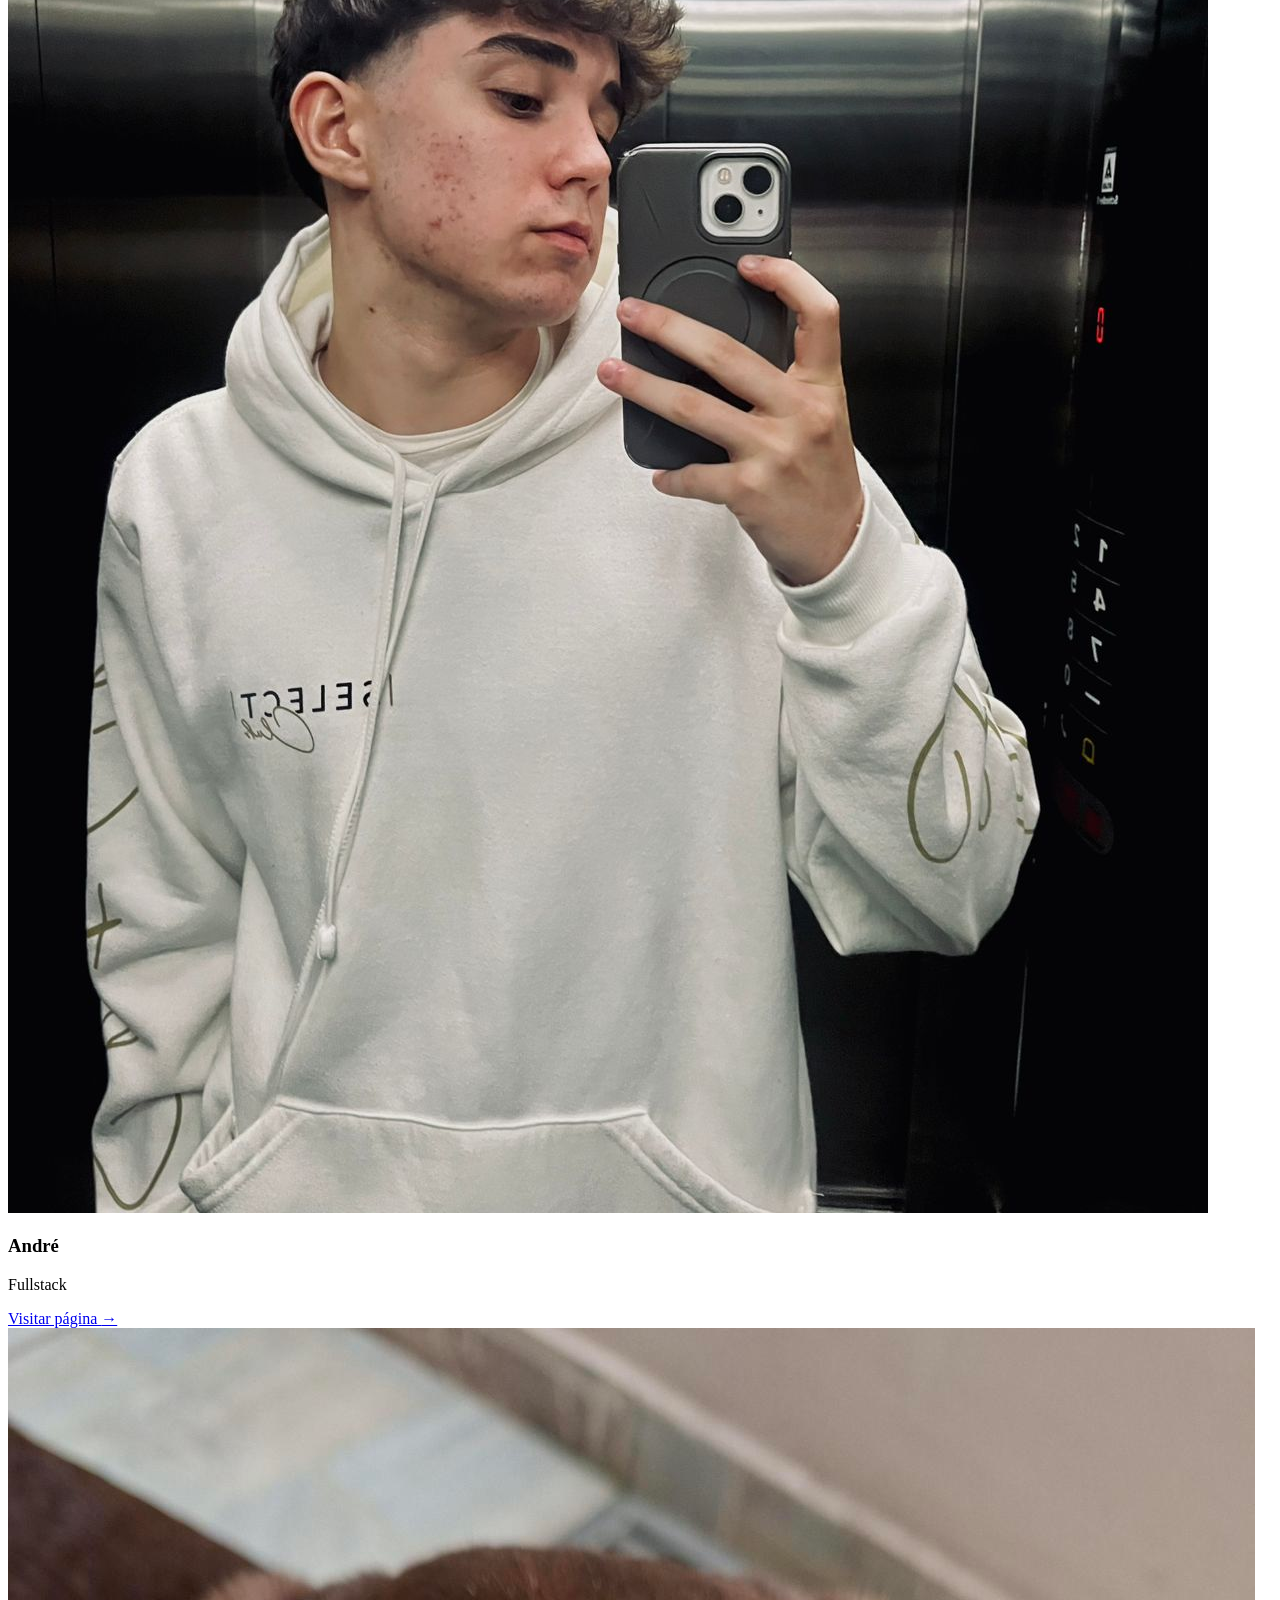
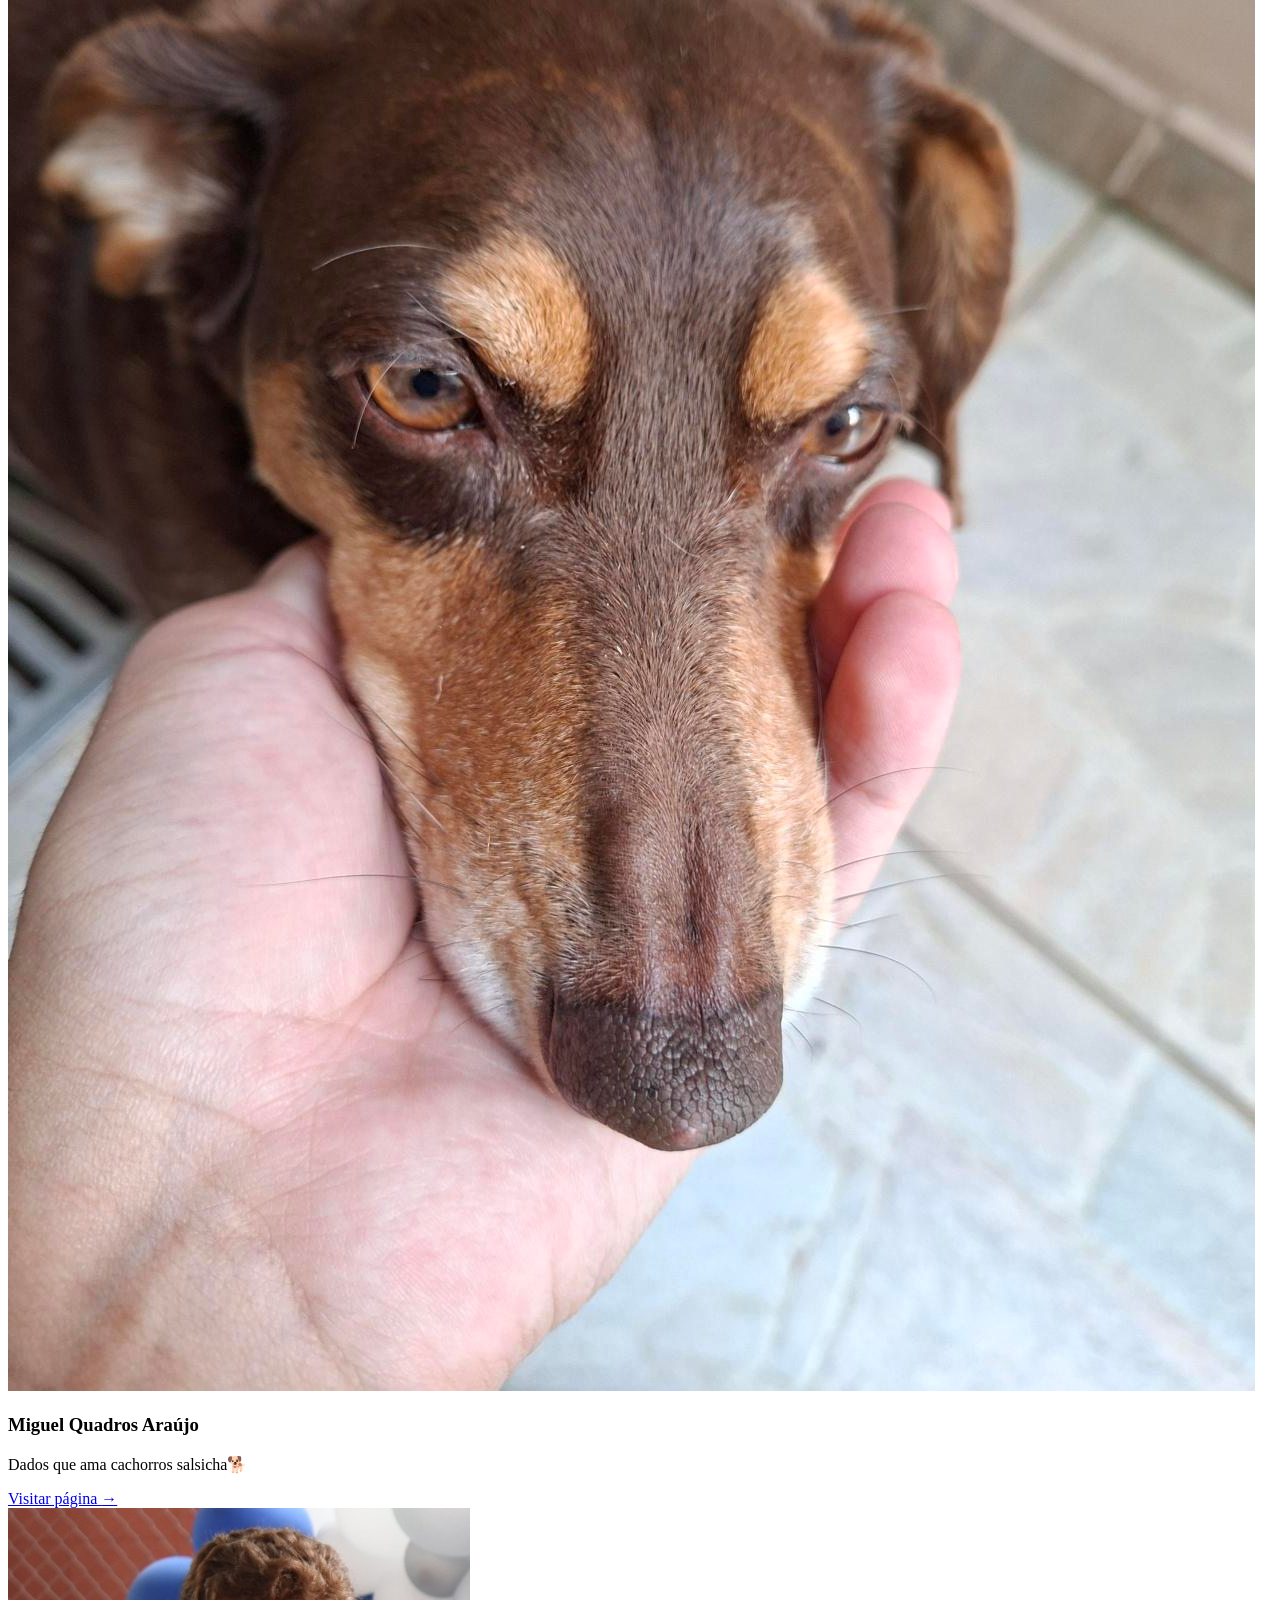
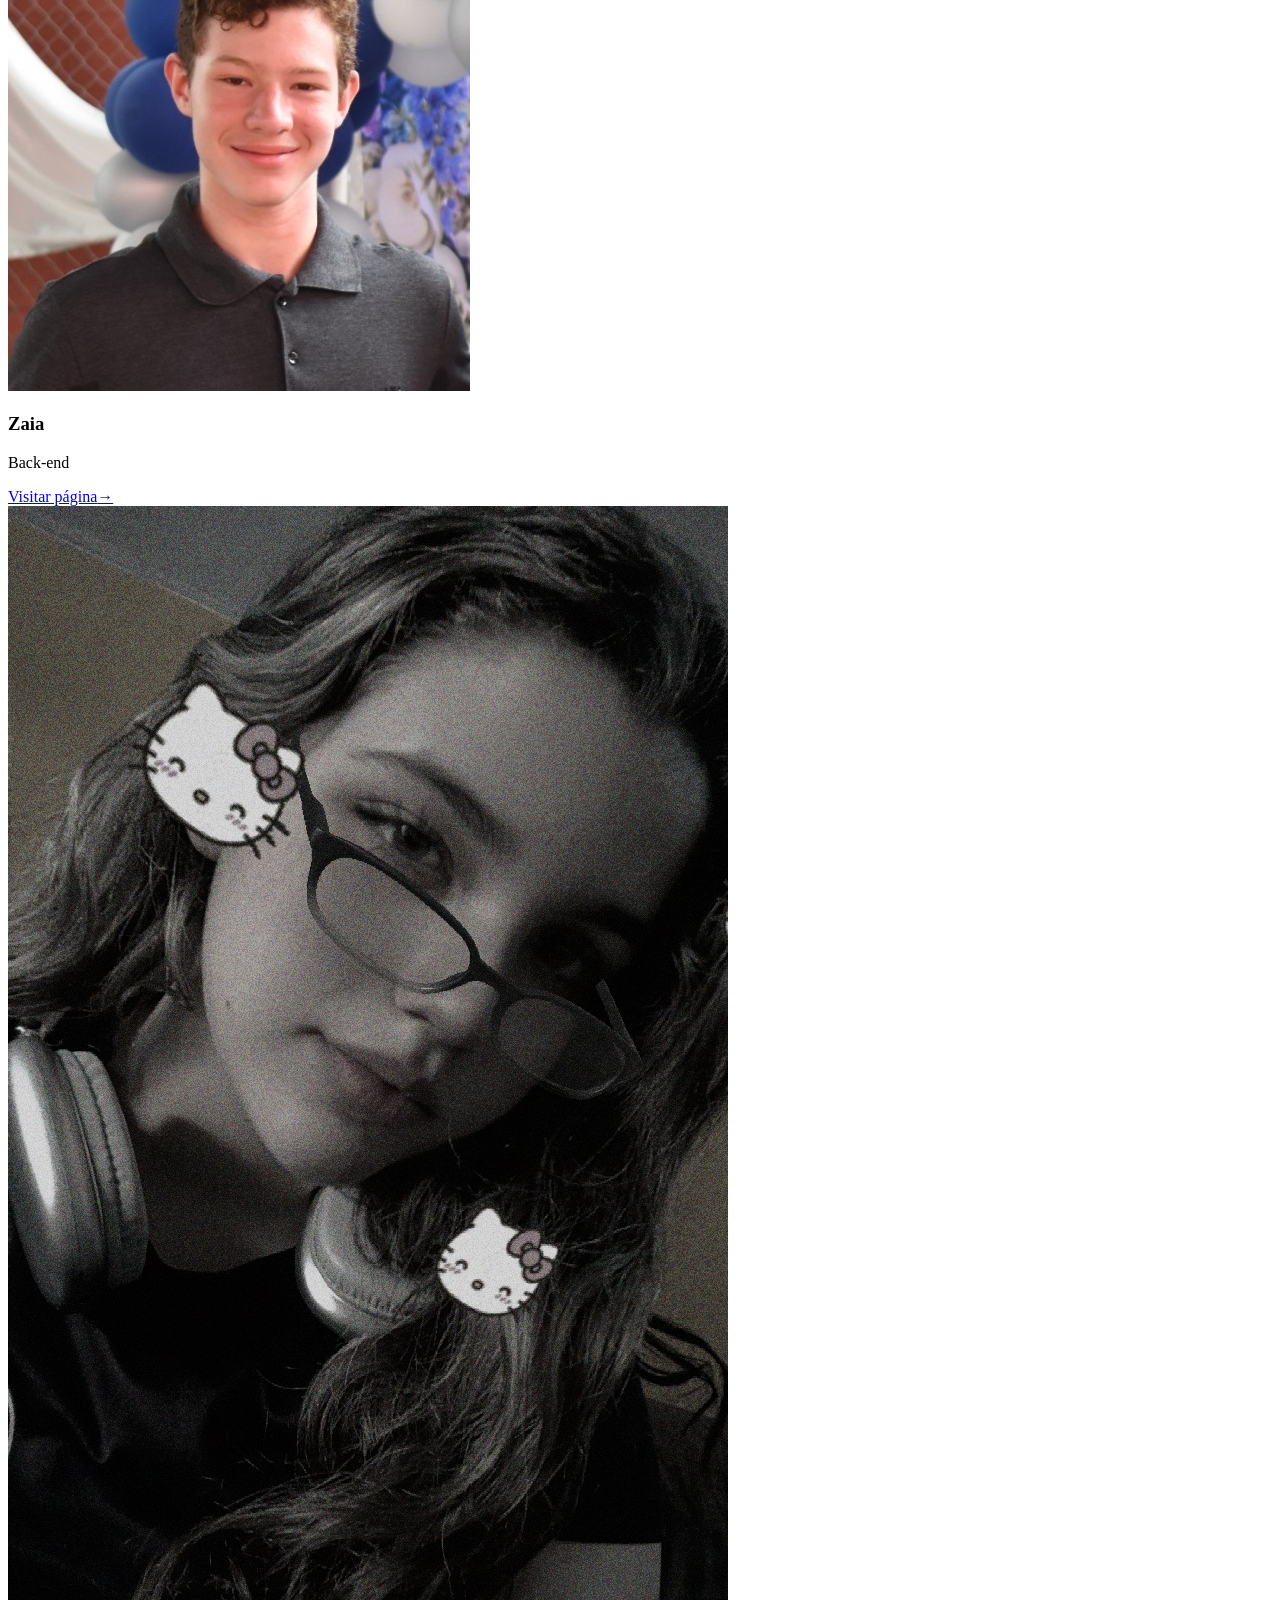
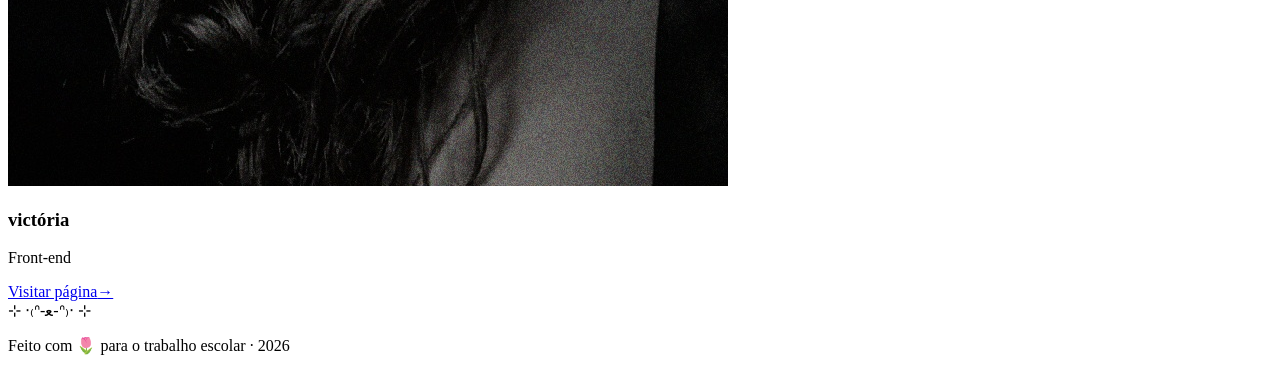
==== commit a303f297: "fix: arrumei todos os erros do codigo" ====
--- a/index.html
+++ b/index.html
@@ -47,12 +47,12 @@
                     <span class="cartao-fita" aria-hidden="true"></span>
                     <div class="cartao-moldura">
                         <!-- TODO: troque a div abaixo por <img src="caminho/da/foto.jpg" alt="Foto de André"> -->
-                        <img src="pAndre/FotoAndre.pnj" alt="Imagem do andre">
+                        <img src="pAndre/FotoAndre.pnj.jpeg" alt="Imagem do andre">
                     </div>
                     <h3 class="cartao-nome">André</h3>
                     <p class="cartao-frase">Fullstack</p>
                     <!-- TODO: ajuste o href para o caminho real da página do André -->
-                    <a class="cartao-botao" href="../pAndre/andre.html">Visitar página <span aria-hidden="true">→</span></a>
+                    <a class="cartao-botao" href="pAndre/html/Andre.html">Visitar página <span aria-hidden="true">→</span></a>
                 </article>
 
                 <!-- INTEGRANTE 2 (substitua nome, frase, foto e o link href abaixo) -->
@@ -65,7 +65,7 @@
                     <h3 class="cartao-nome">Miguel Quadros Araújo</h3>
                     <p class="cartao-frase">Dados que ama cachorros salsicha🐕</p>
                     <!-- TODO: ajuste o href para o caminho real da página -->
-                    <a class="cartao-botao" href="../pMiguel/aluno-Miguelq">Visitar página <span aria-hidden="true">→</span></a>
+                    <a class="cartao-botao" href="pMiguel/aluno-MigueelQ.html">Visitar página <span aria-hidden="true">→</span></a>
                 </article>
 
                 <!-- INTEGRANTE 3 (substitua nome, frase, foto e o link href abaixo) -->
@@ -73,12 +73,12 @@
                     <span class="cartao-fita" aria-hidden="true"></span>
                     <div class="cartao-moldura">
                         <!-- TODO: troque a div abaixo por <img src="caminho/da/foto.jpg" alt="Foto de [nome]"> -->
-                        <img src="pZaia/assets/Fernando_Neto_Zaia.jpg" alt="Imagem do Fernando Zaia">
+                        <img src="pZaia/assets/image/Fernando_Neto_Zaia.jpg" alt="Imagem do Fernando Zaia">
                     </div>
                     <h3 class="cartao-nome">Zaia</h3>
                     <p class="cartao-frase">Back-end</p>
                     <!-- TODO: ajuste o href para o caminho real da página -->
-                    <a class="cartao-botao" href="pZaia/zaia.html">Visitar página<span aria-hidden="true">→</span></a>
+                    <a class="cartao-botao" href="pZaia/fernando_zaia.html">Visitar página<span aria-hidden="true">→</span></a>
                 </article>
 
                 <!-- INTEGRANTE 4 (substitua nome, frase, foto e o link href abaixo) -->
@@ -86,11 +86,12 @@
                     <span class="cartao-fita" aria-hidden="true"></span>
                     <div class="cartao-moldura">
                         <!-- TODO: troque a div abaixo por <img src="caminho/da/foto.jpg" alt="Foto de [nome]"> -->
-                        <img src="P.victoria/assests/Image Image 2026-05-22 at 08.31.35.jpeg" alt="Imagem da Victoria">
-                    <h3 class="cartao-nome">Victoria </h3>
-                    <p class="cartao-frase"> Front-end</p>
+                        <img src="P.victoria/WhatsApp Image 2026-05-22 at 08.31.35.jpeg" alt="Imagem do Fernando Zaia">
+                    </div>
+                    <h3 class="cartao-nome">victória</h3>
+                    <p class="cartao-frase">Front-end</p>
                     <!-- TODO: ajuste o href para o caminho real da página -->
-                    <a class="cartao-botao" href="P.victoria/victoria.H">Visitar página <span aria-hidden="true">→</span></a>
+                    <a class="cartao-botao" href="P.victoria/victoria.HTML">Visitar página<span aria-hidden="true">→</span></a>
                 </article>
 
             </div>
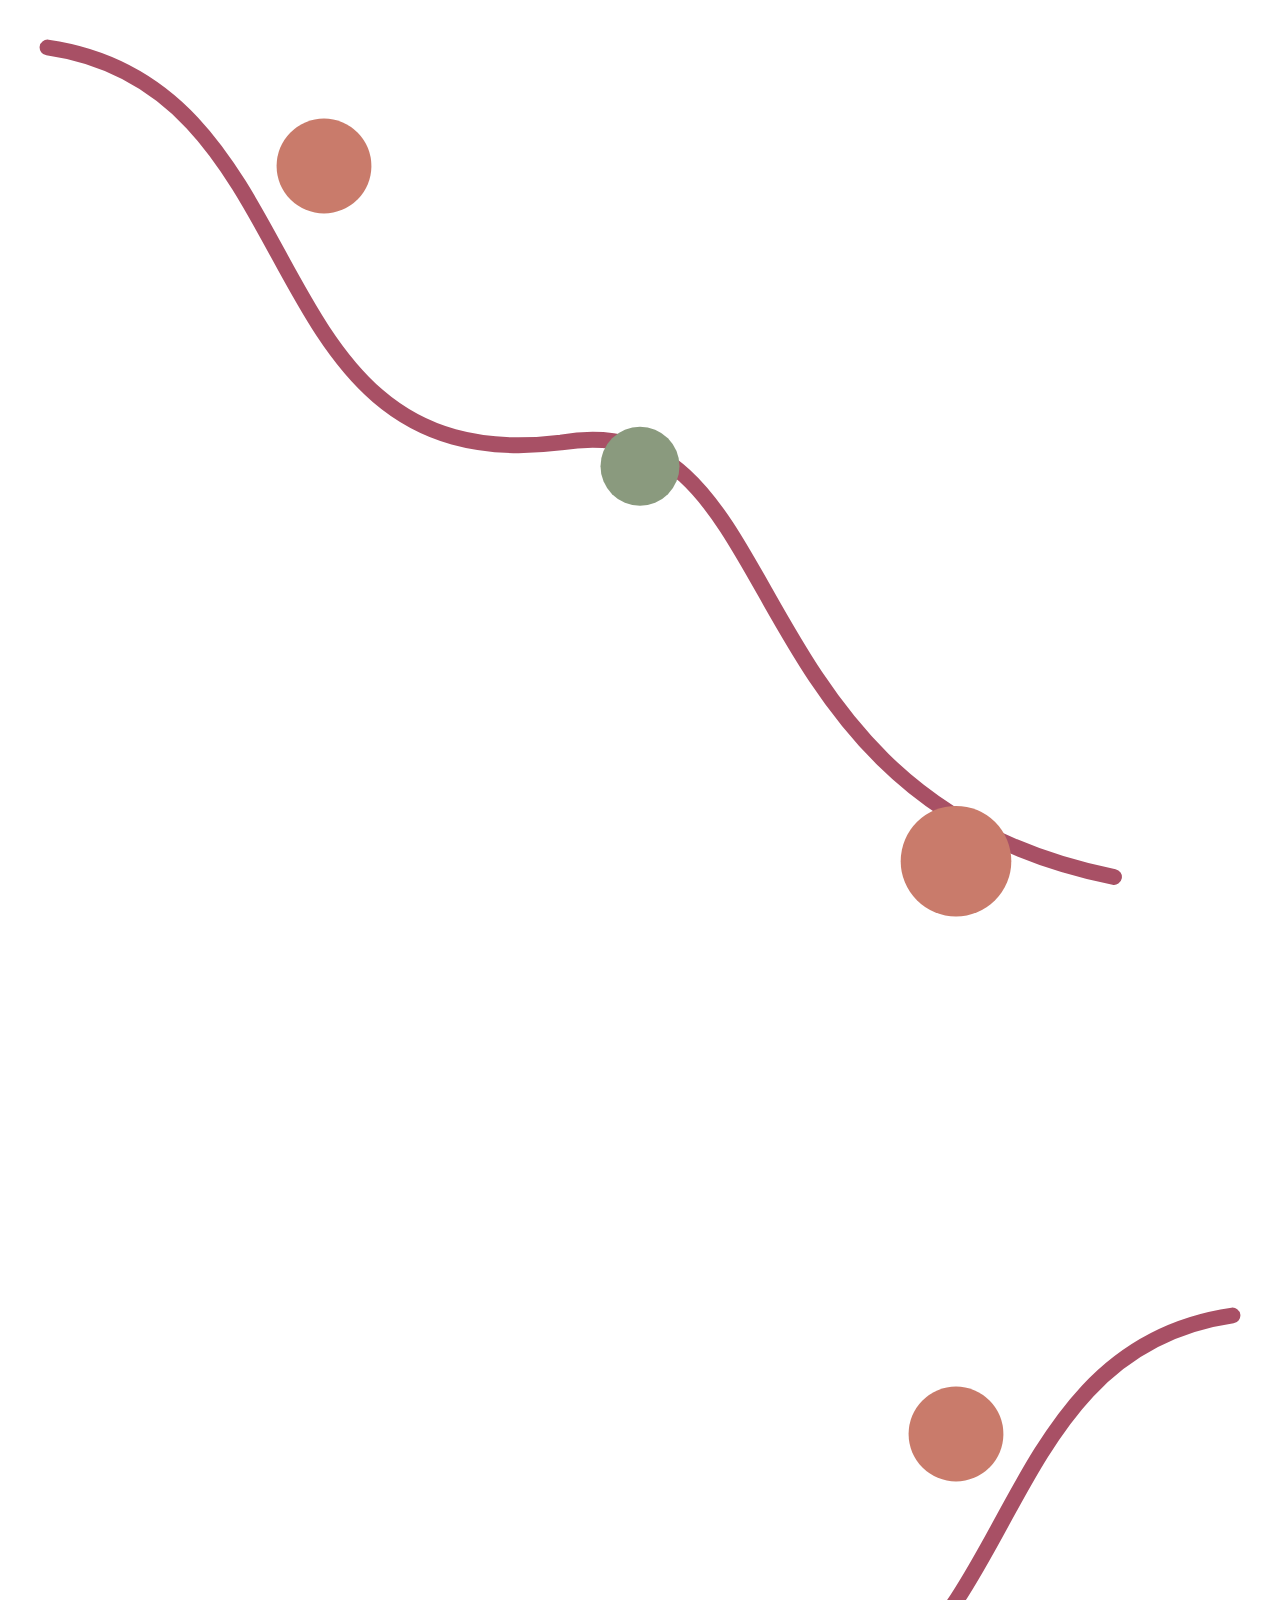
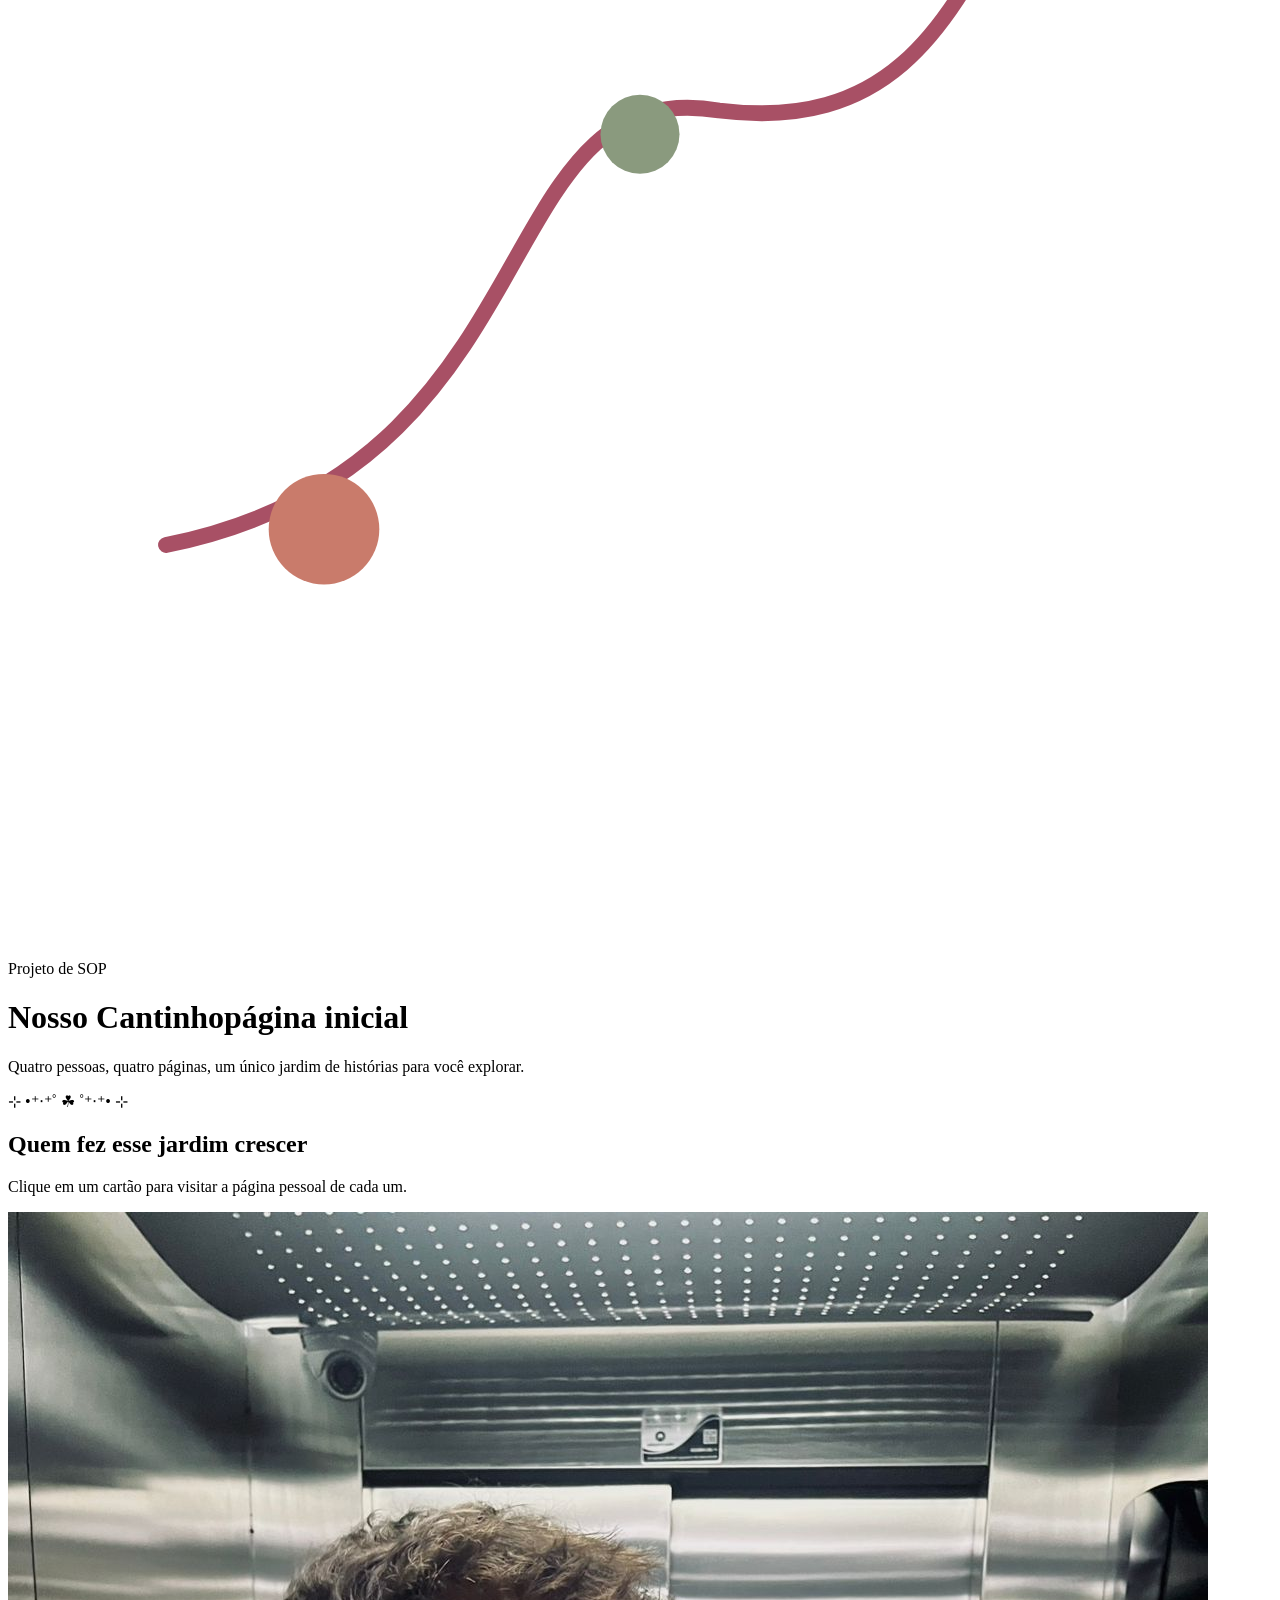
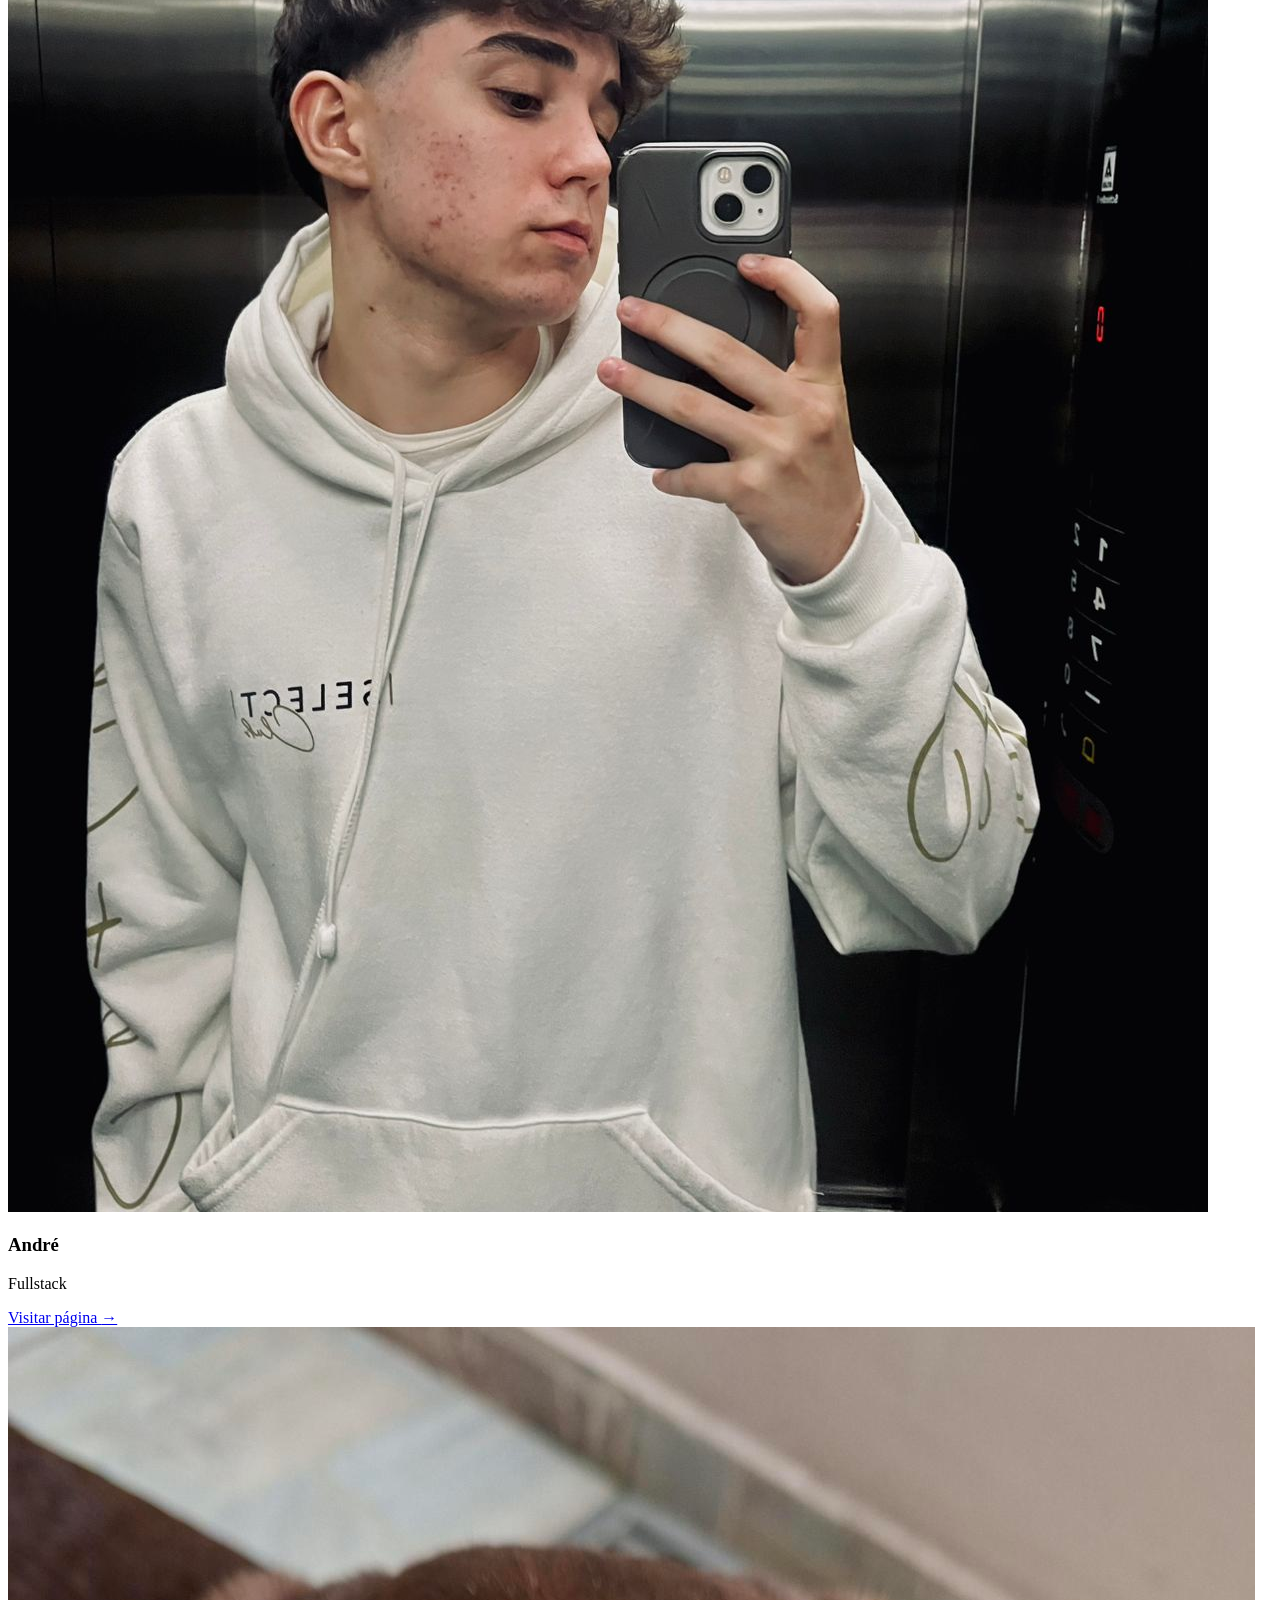
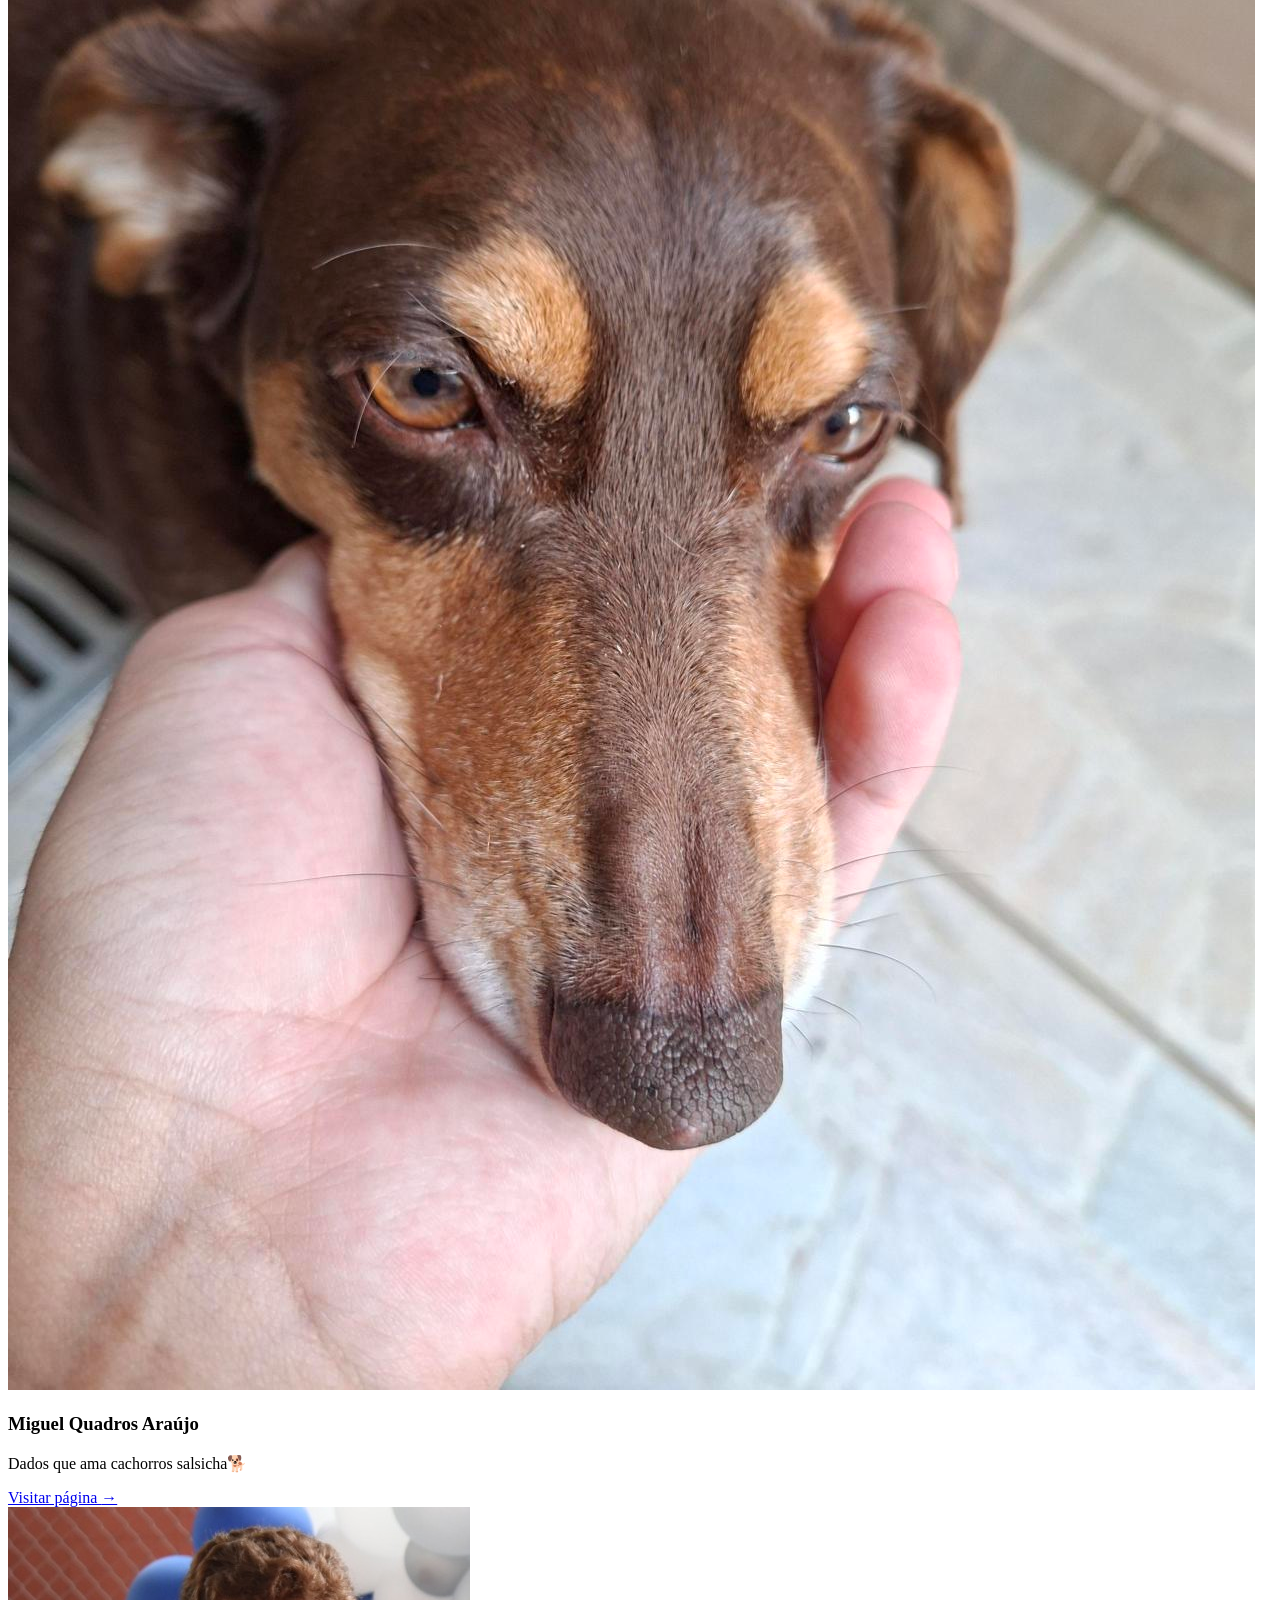
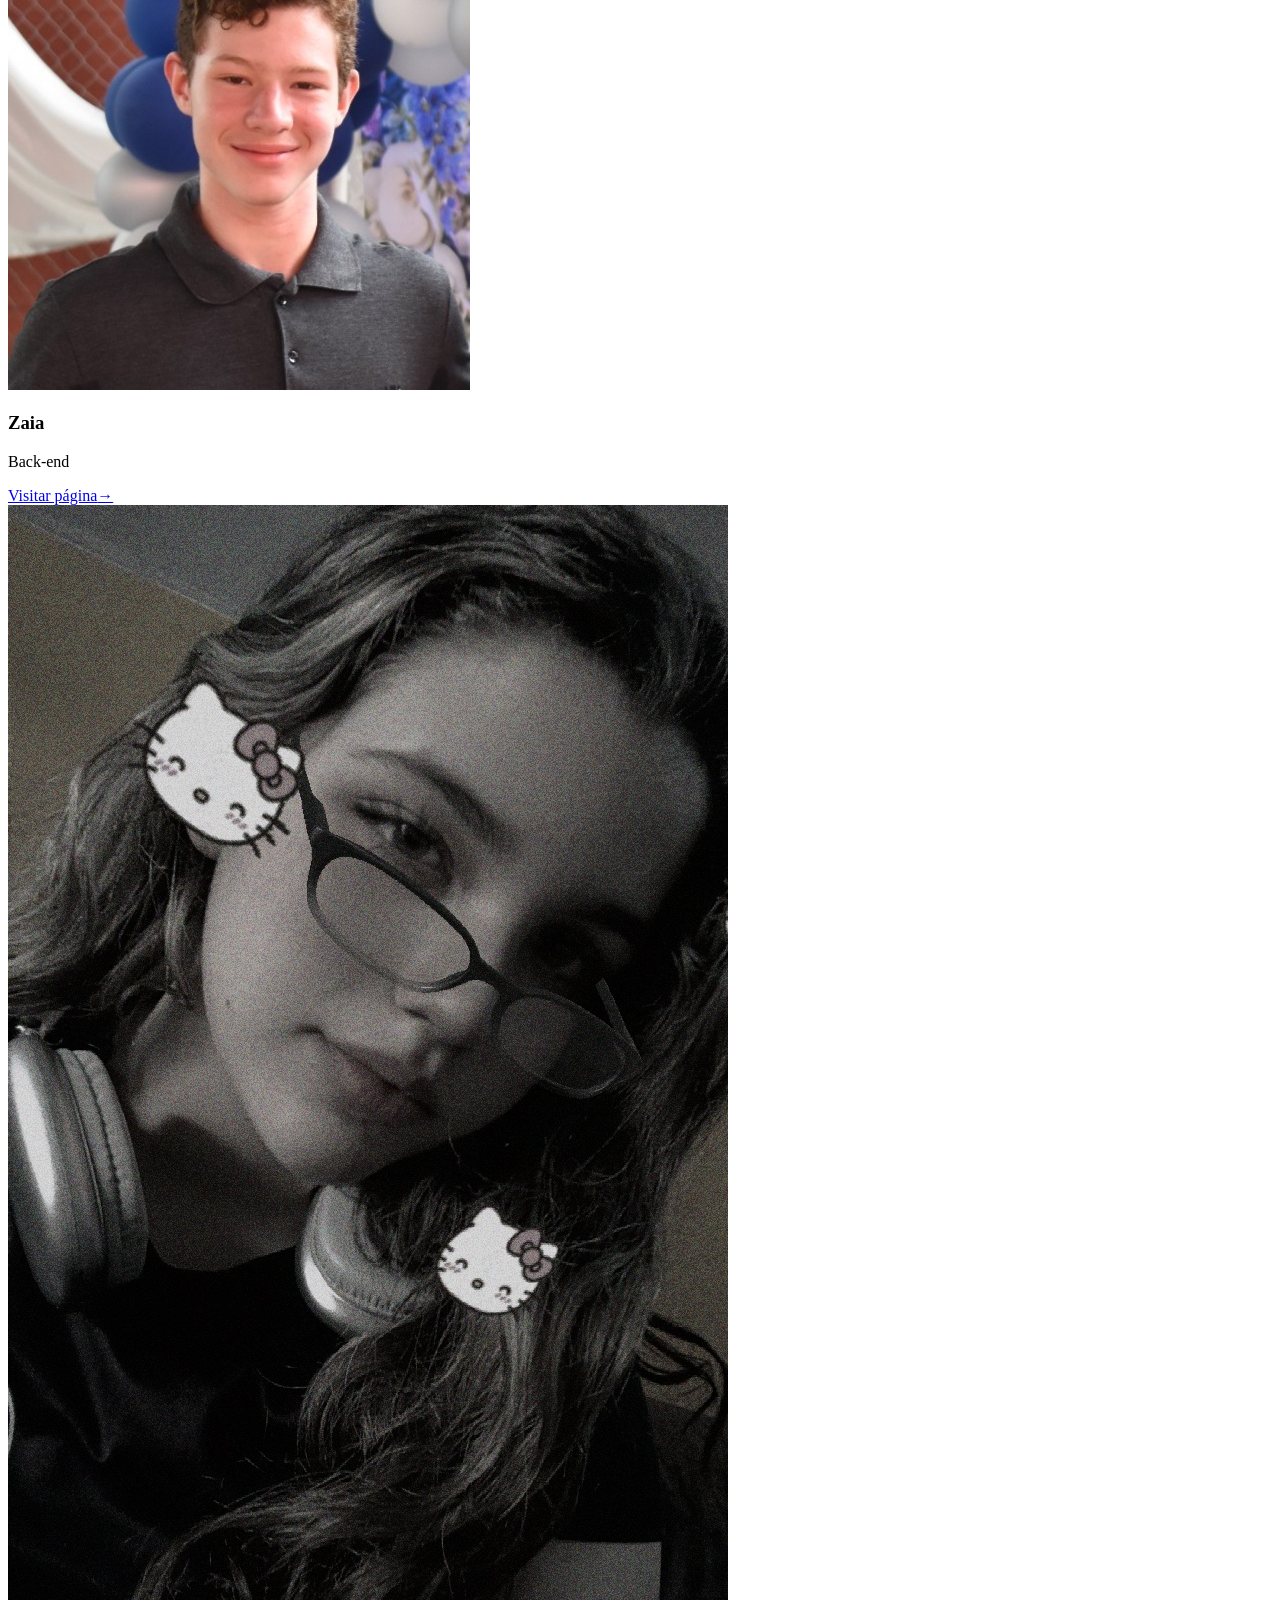
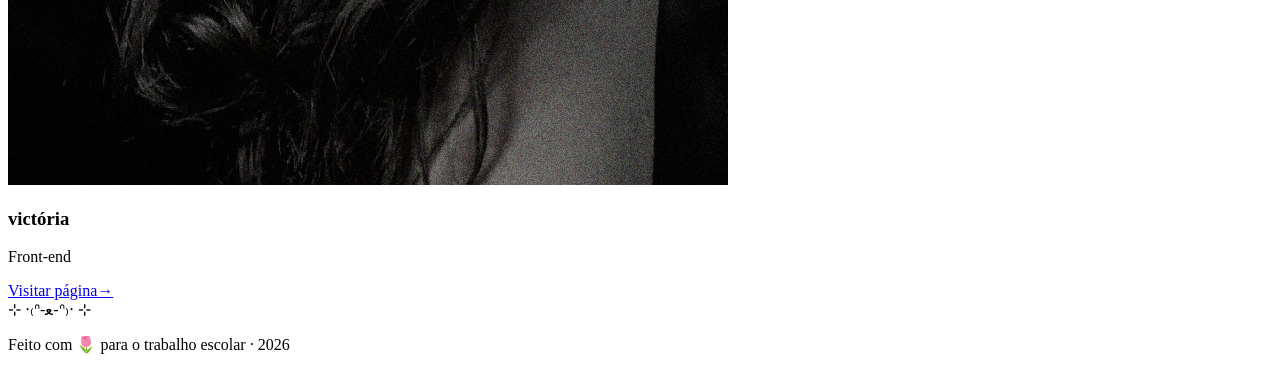
==== commit 2b43e885: "mudei o titulo" ====
--- a/index.html
+++ b/index.html
@@ -27,7 +27,7 @@
             <circle cx="40" cy="108" r="7" fill="#c97b6b"/>
         </svg>
 
-        <p class="hero-rotulo">um projeto de escola, feito com carinho ✿</p>
+        <p class="hero-rotulo">Projeto de SOP</p>
         <h1 class="hero-titulo">Nosso Cantinho<span>página inicial</span></h1>
         <p class="hero-sub">Quatro pessoas, quatro páginas, um único jardim de histórias para você explorar.</p>
 
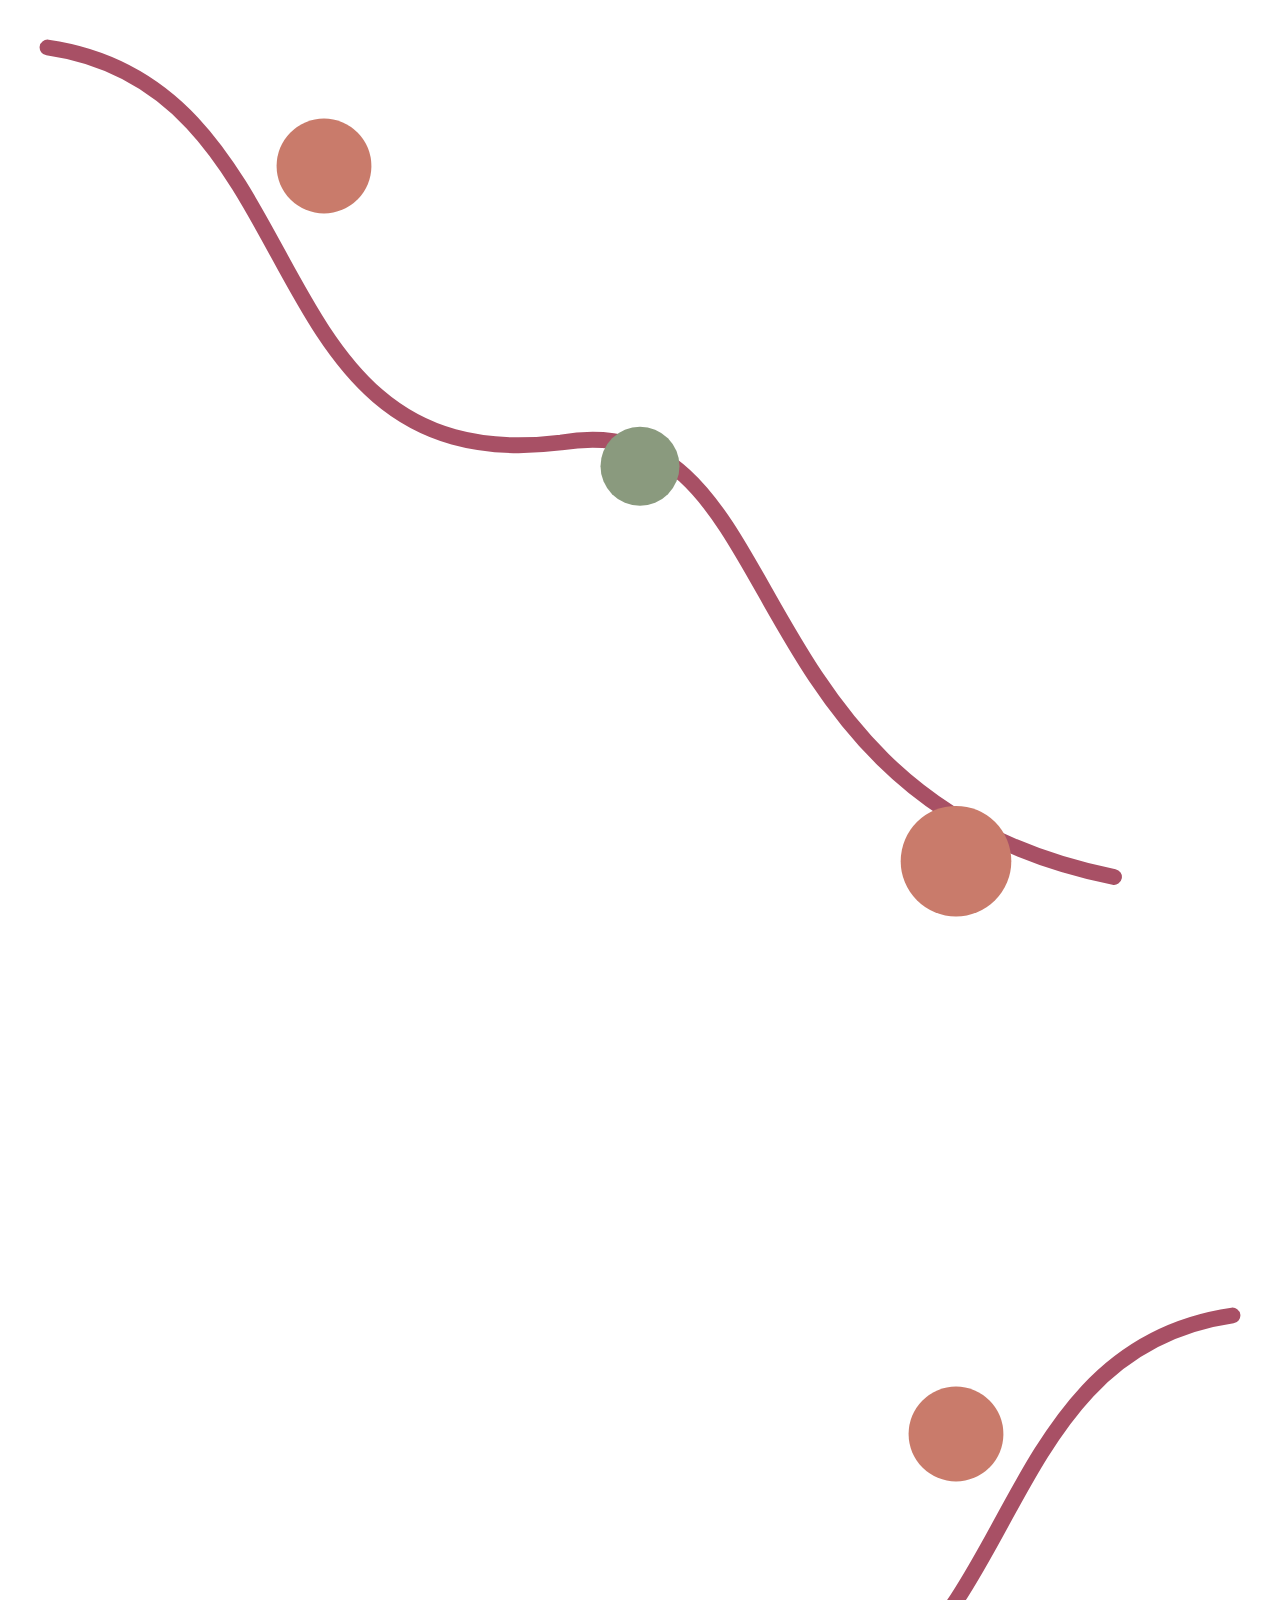
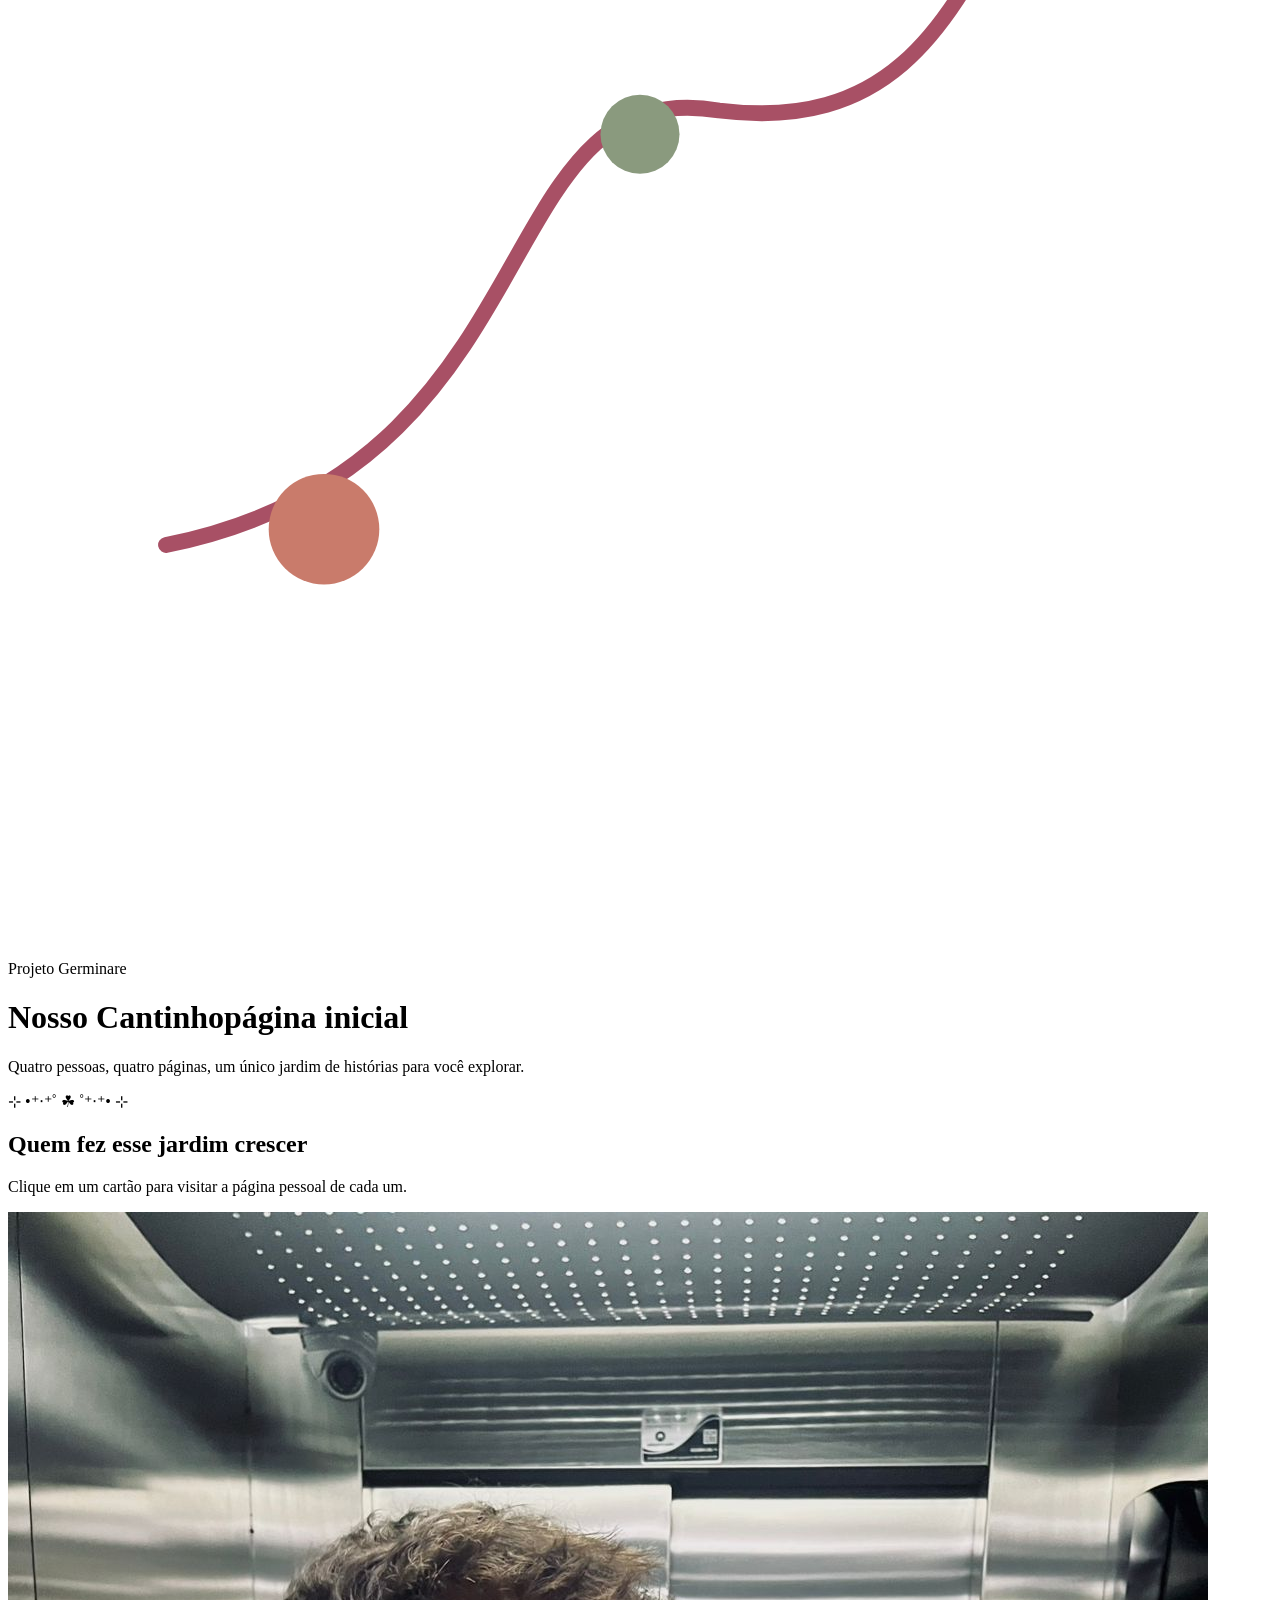
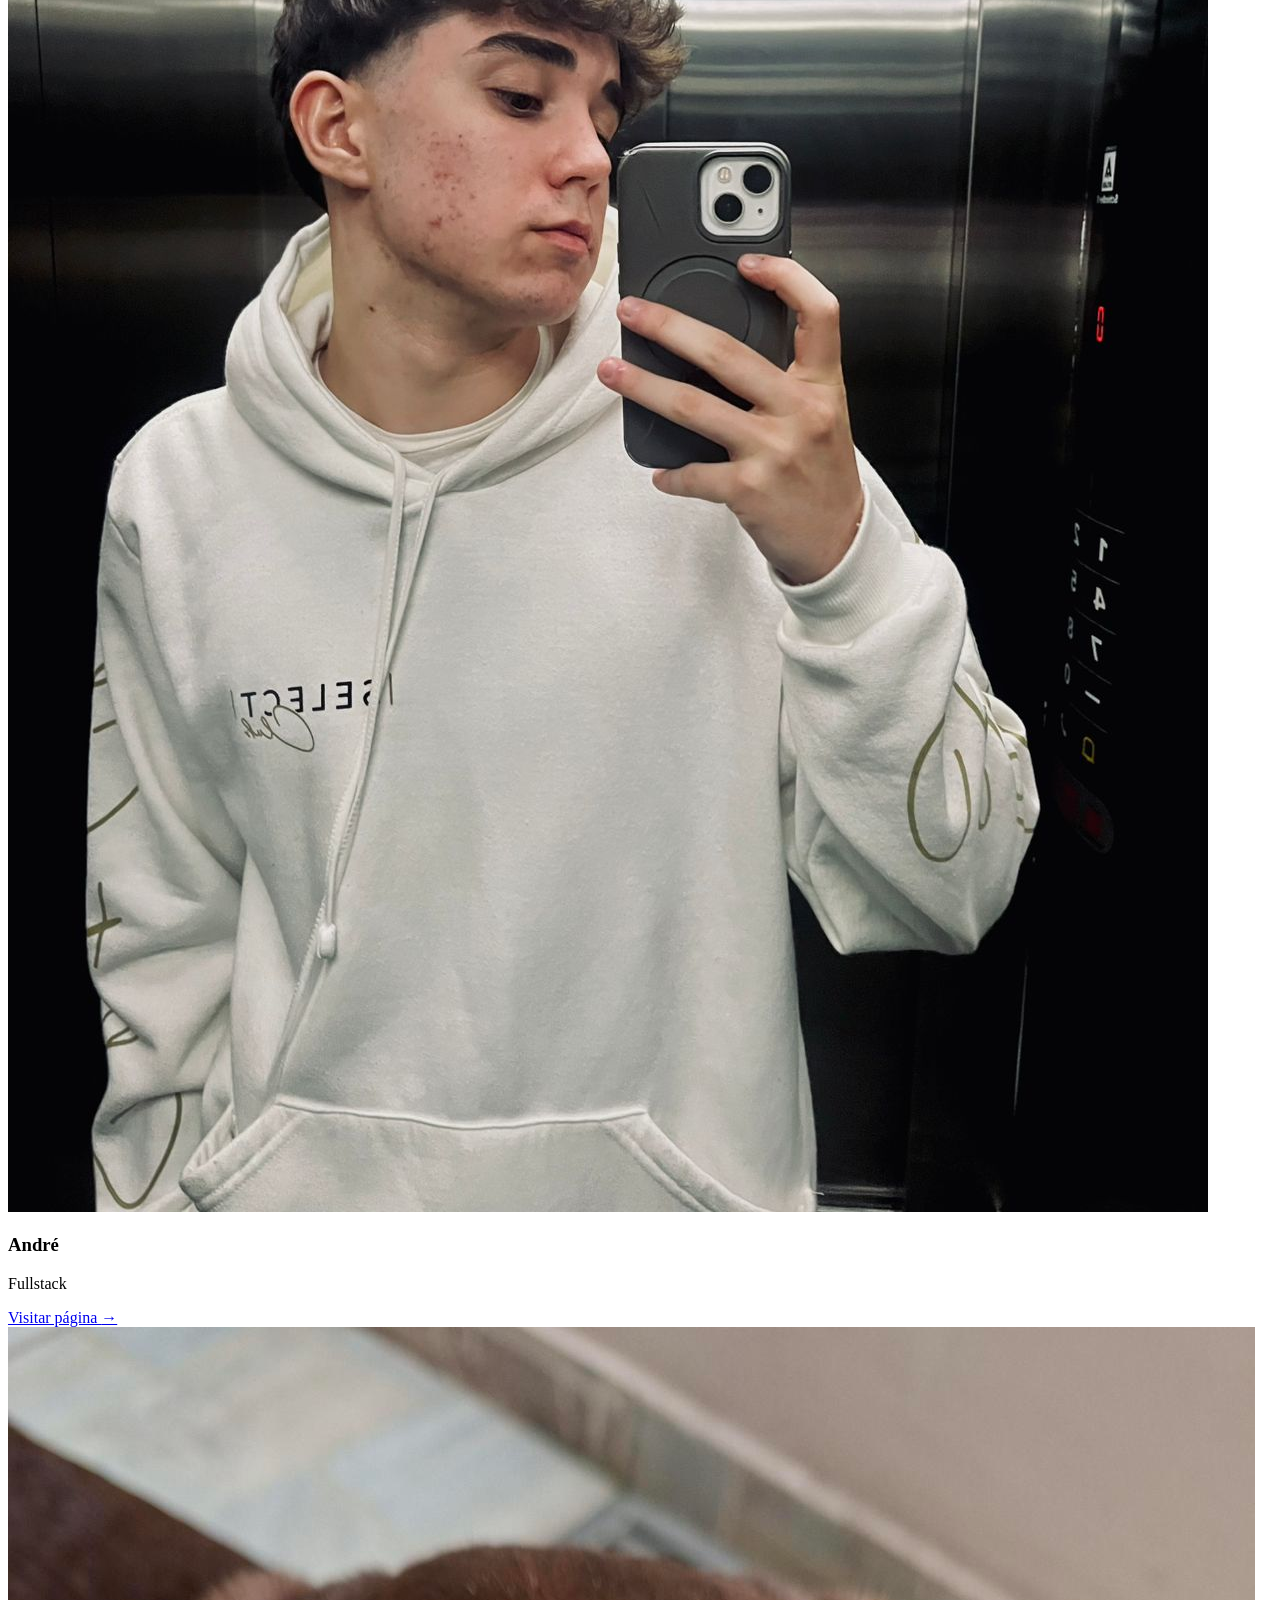
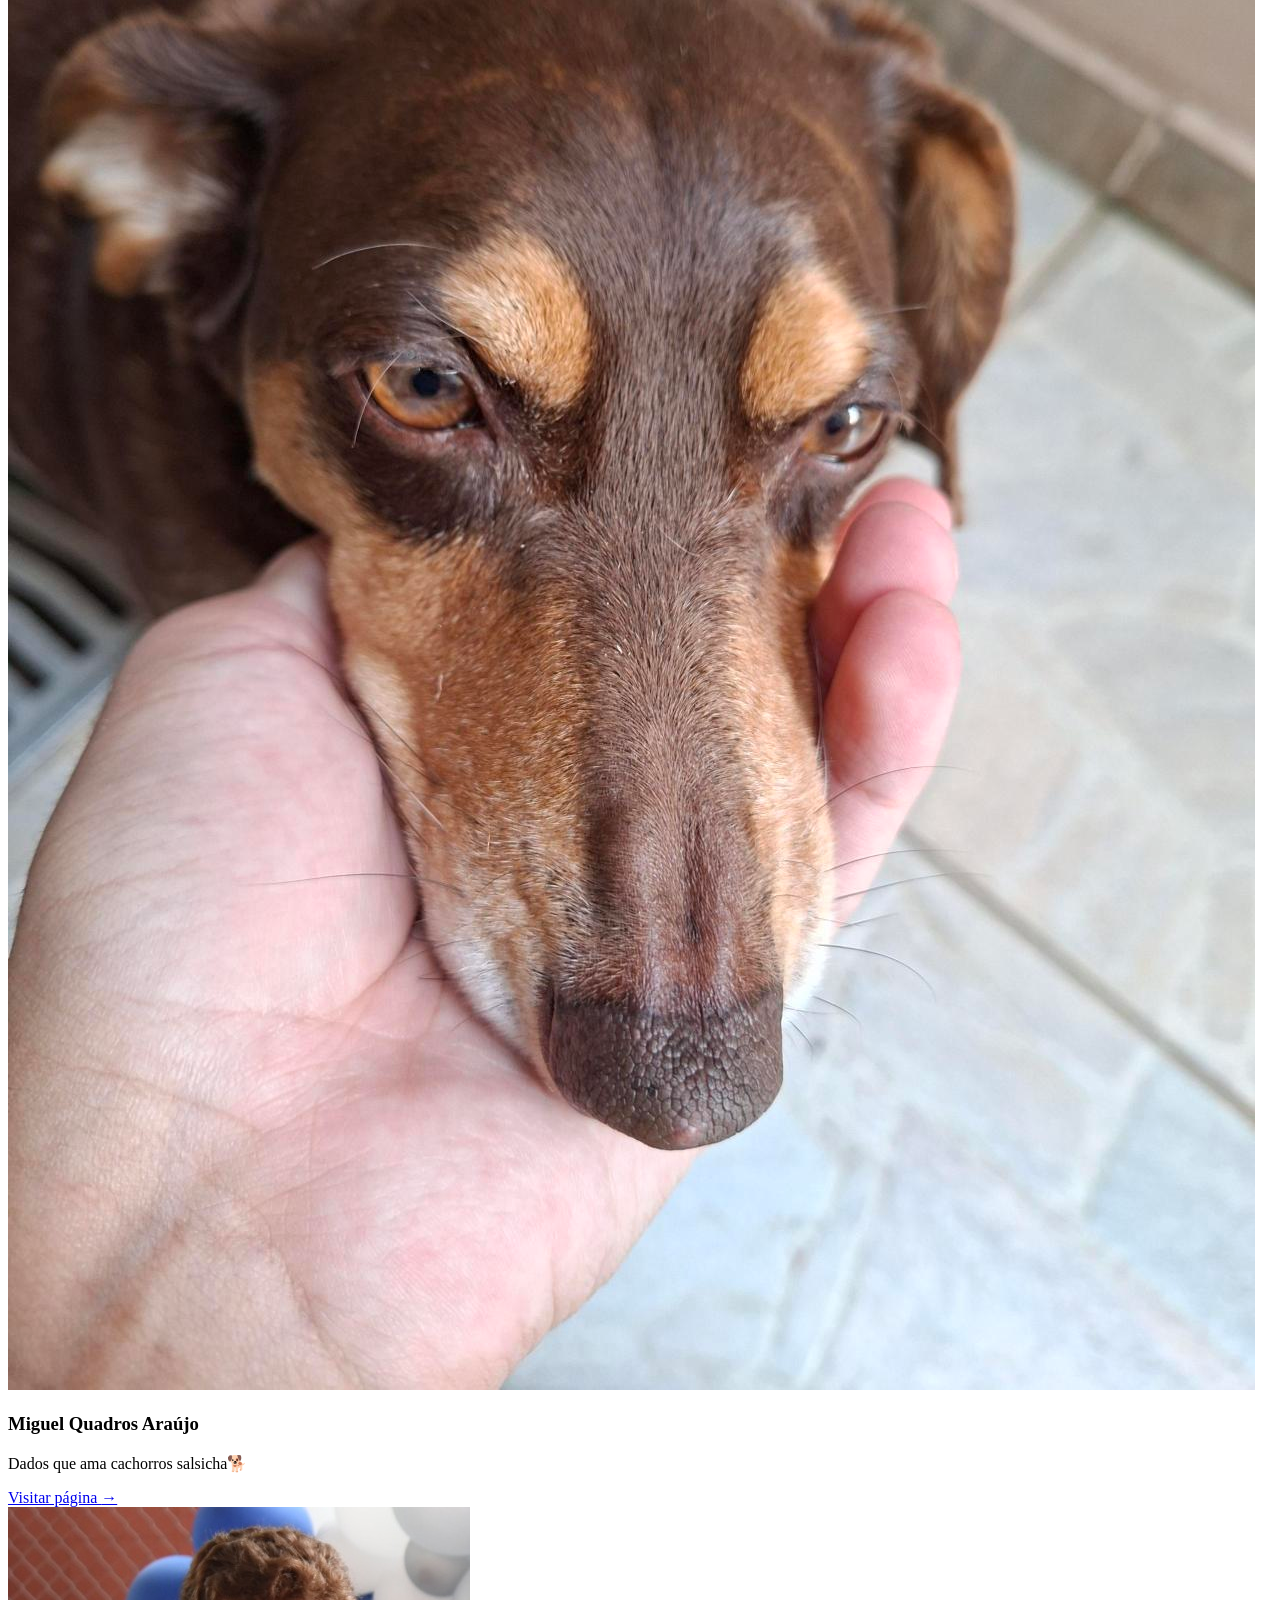
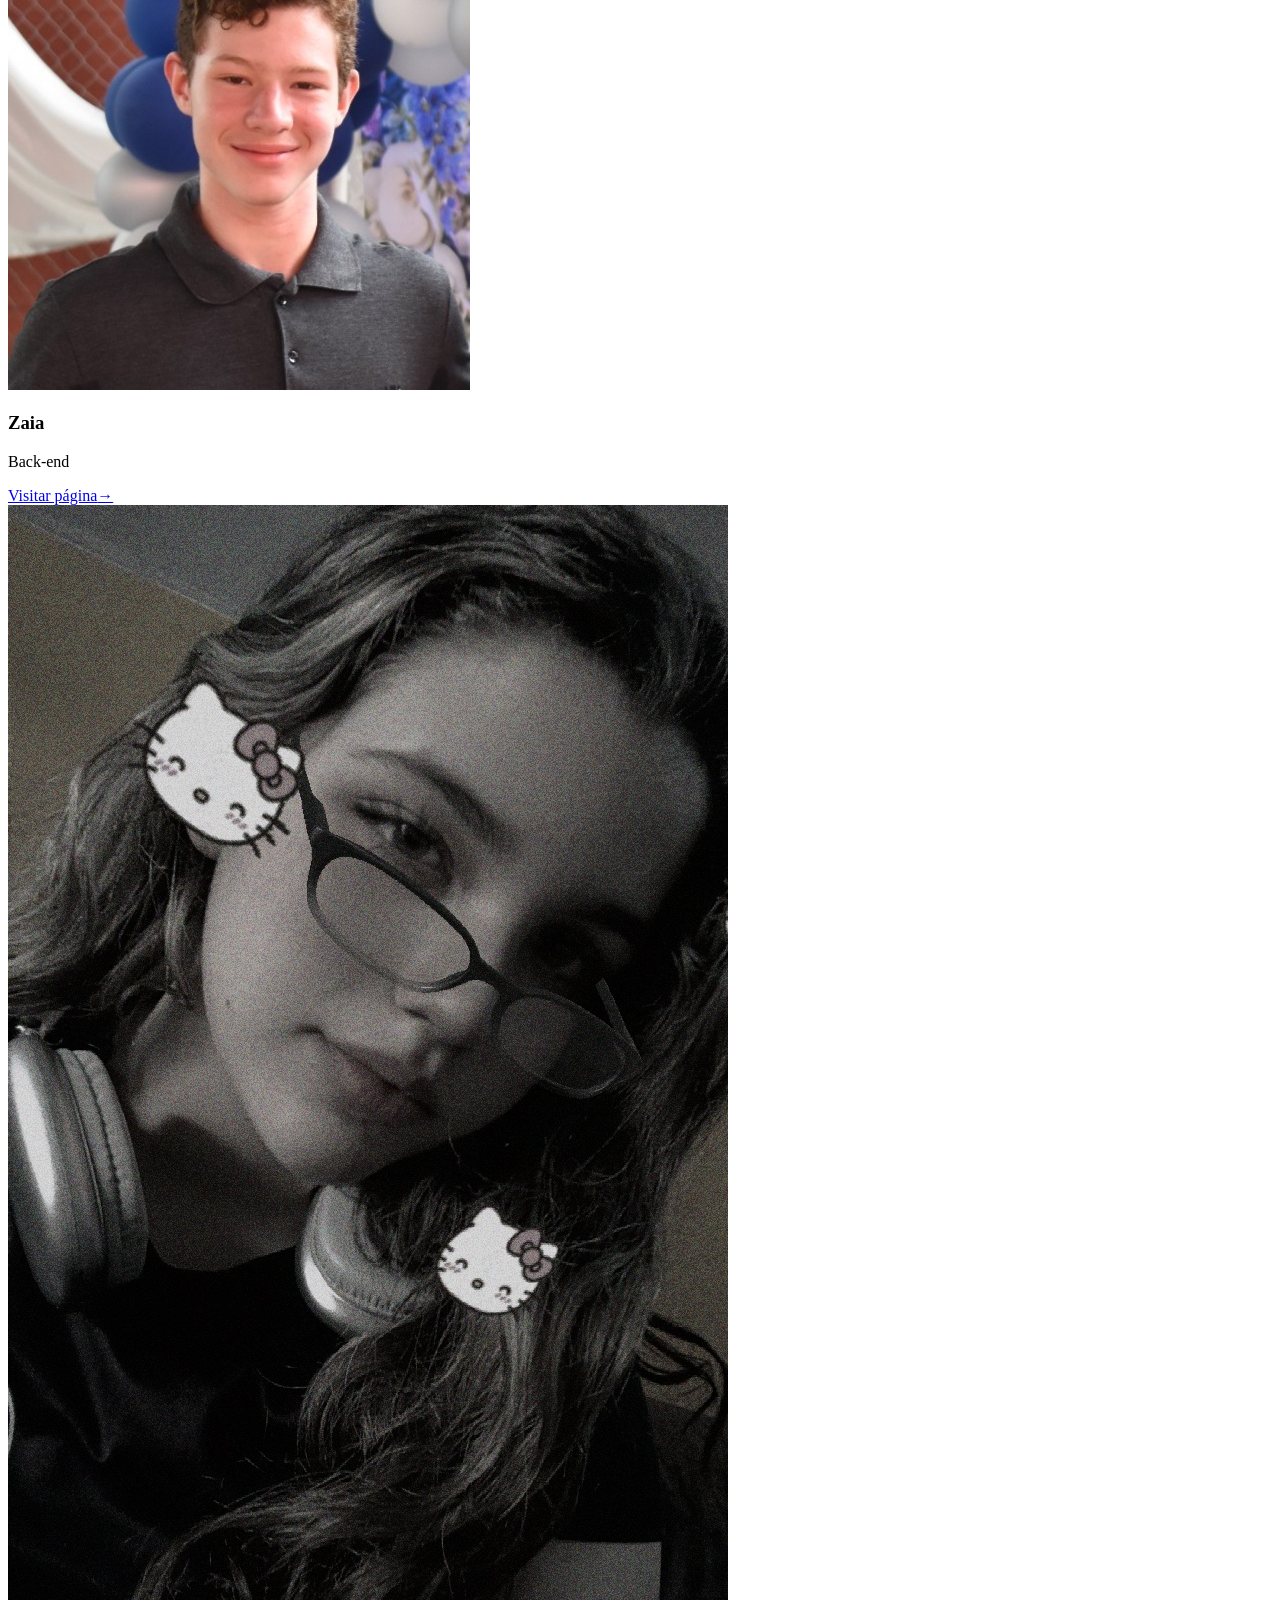
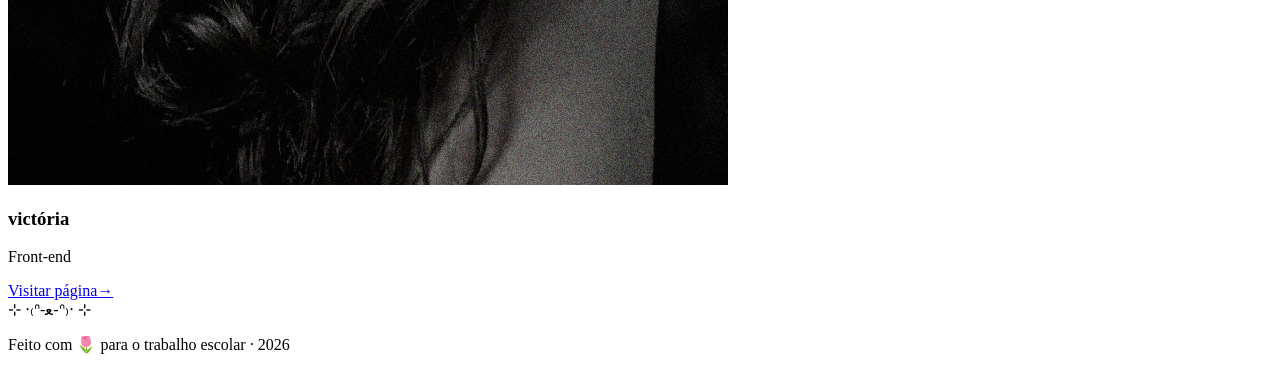
==== commit badfac03: "mudei o titulo: germinare" ====
--- a/index.html
+++ b/index.html
@@ -27,7 +27,7 @@
             <circle cx="40" cy="108" r="7" fill="#c97b6b"/>
         </svg>
 
-        <p class="hero-rotulo">Projeto de SOP</p>
+        <p class="hero-rotulo"> Projeto Germinare</p>
         <h1 class="hero-titulo">Nosso Cantinho<span>página inicial</span></h1>
         <p class="hero-sub">Quatro pessoas, quatro páginas, um único jardim de histórias para você explorar.</p>
 
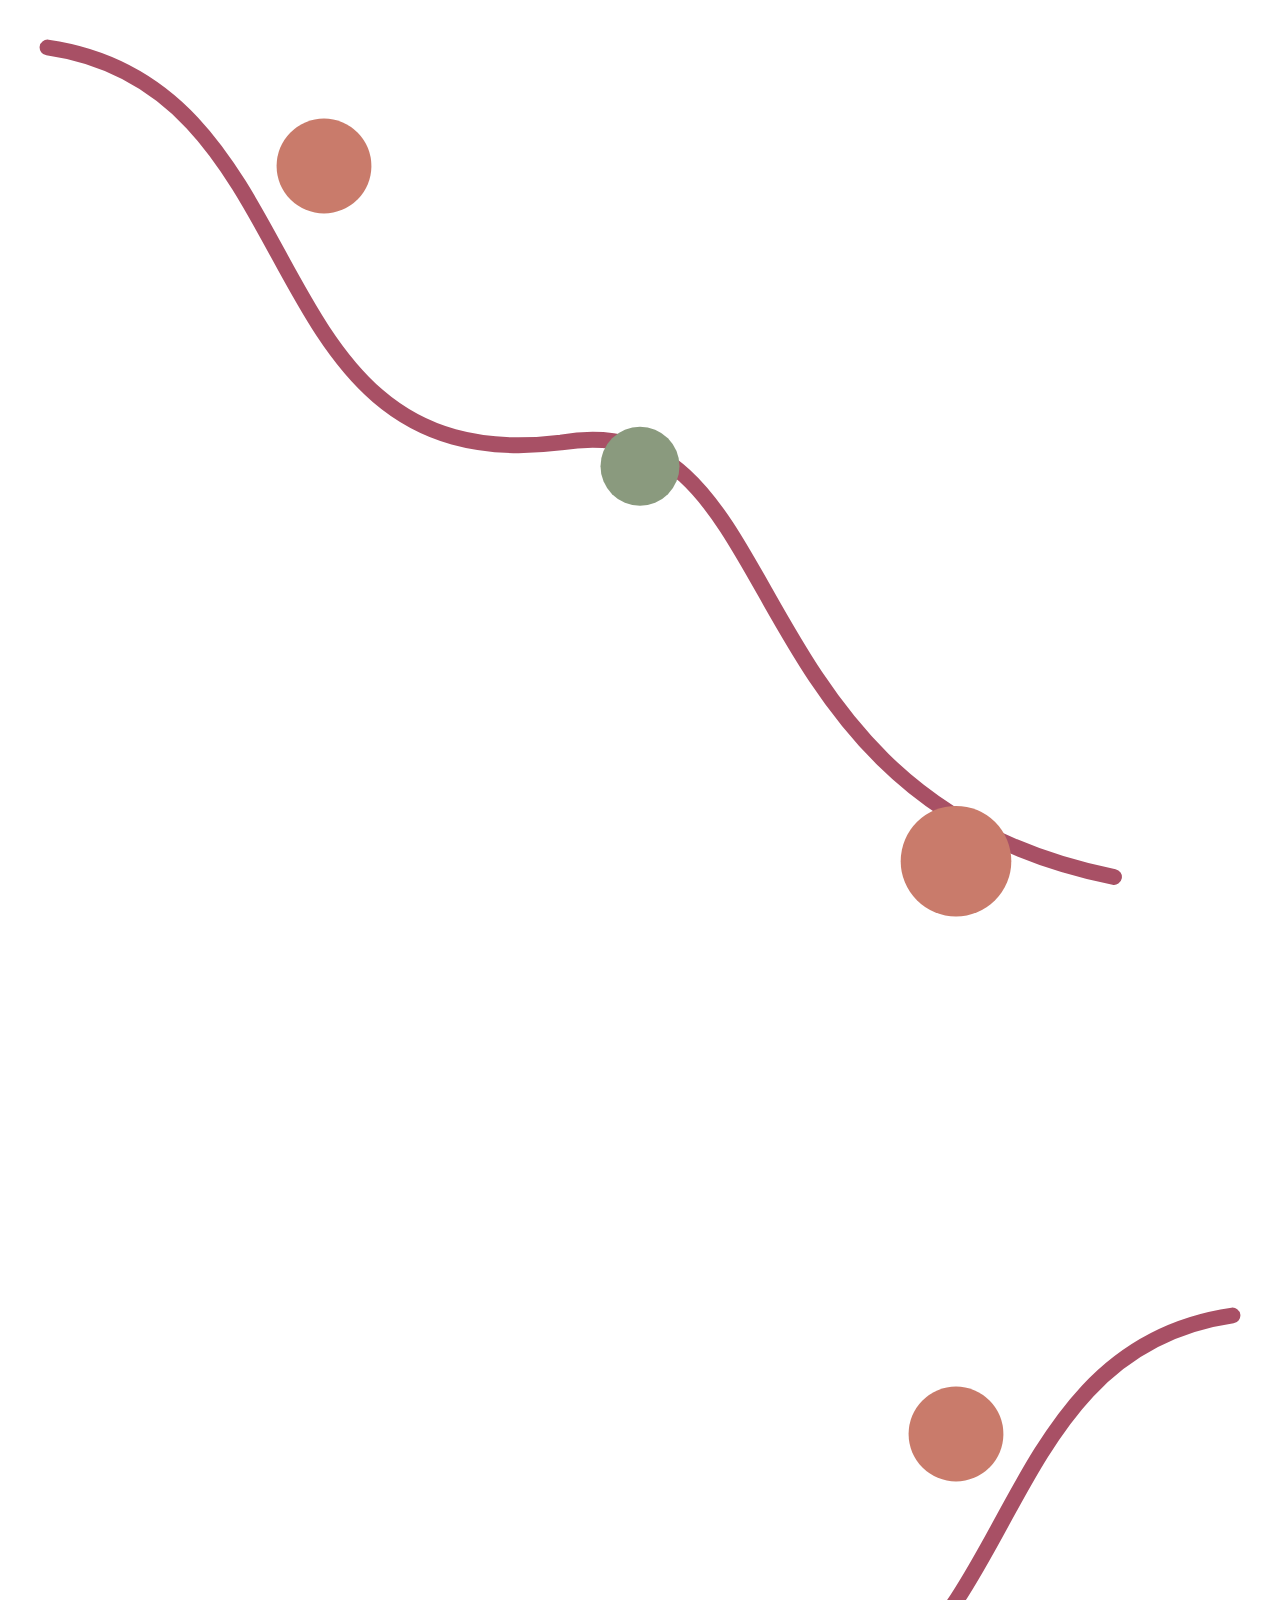
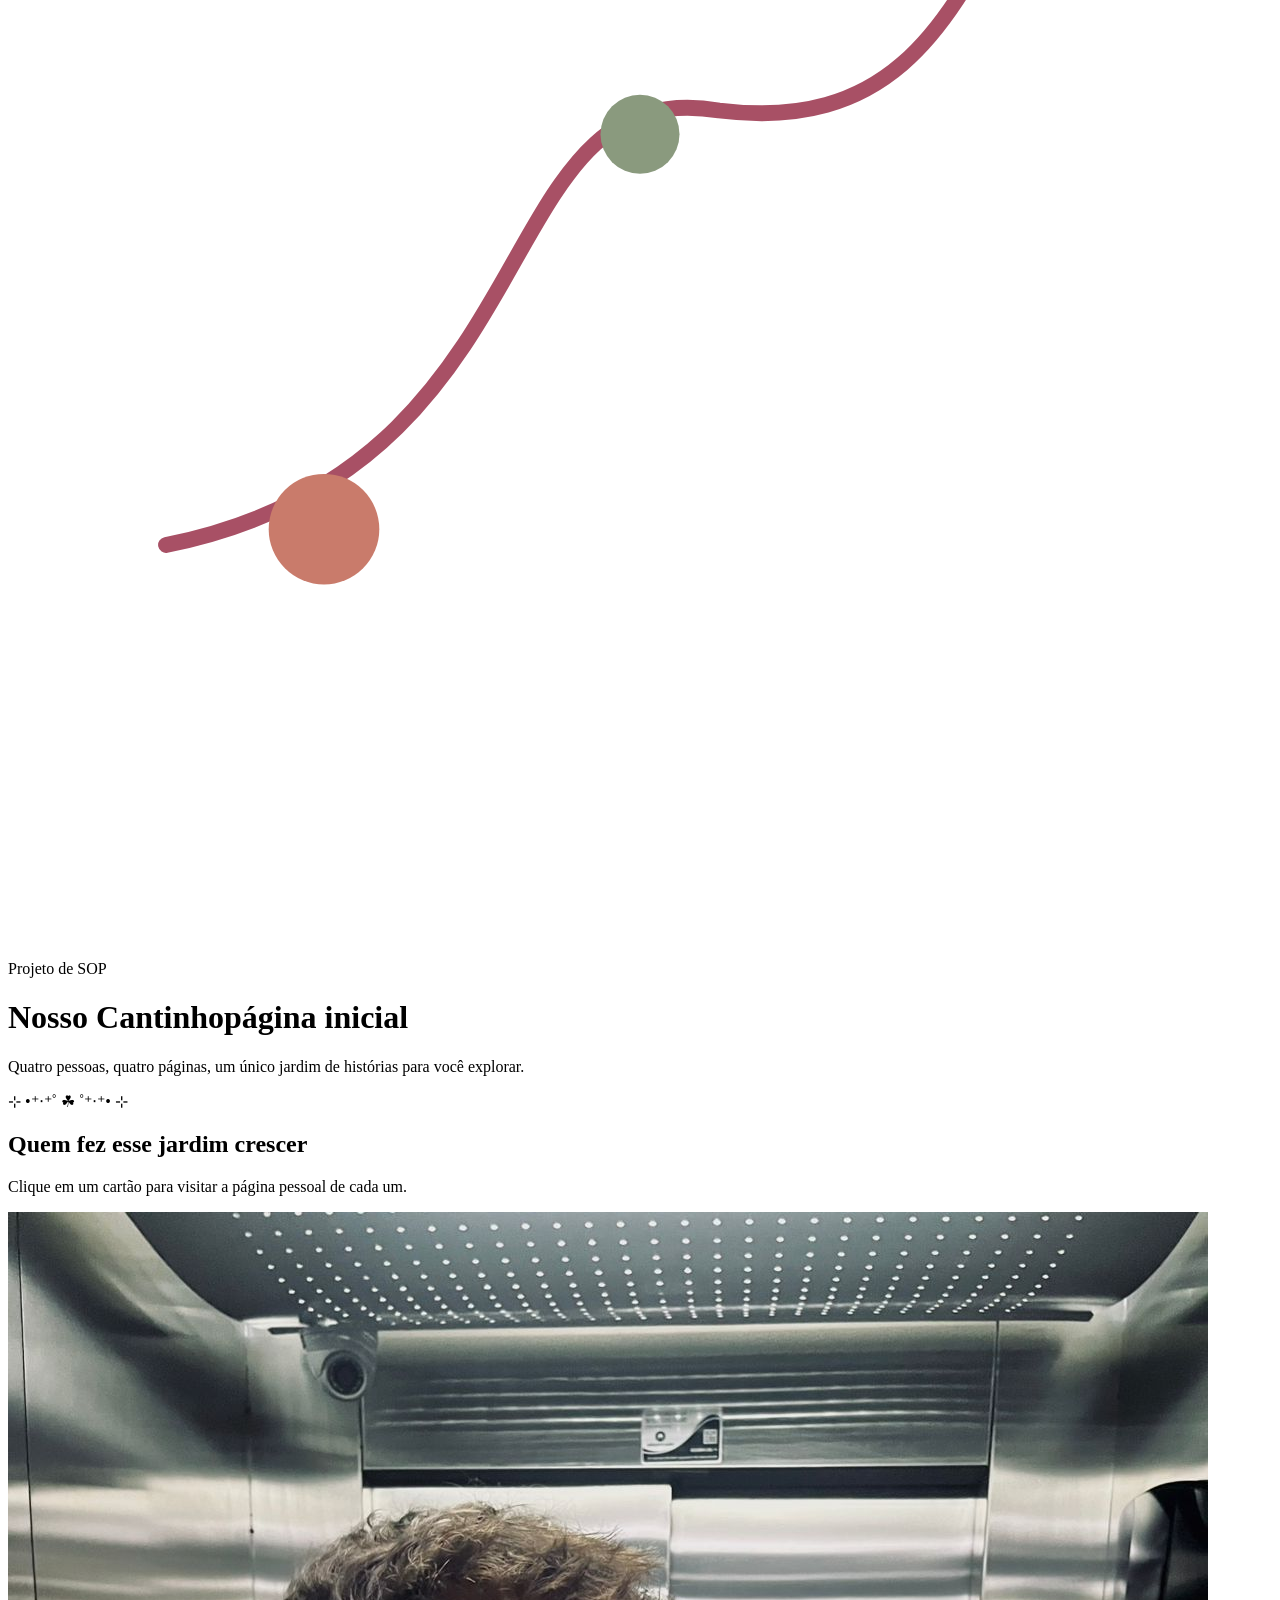
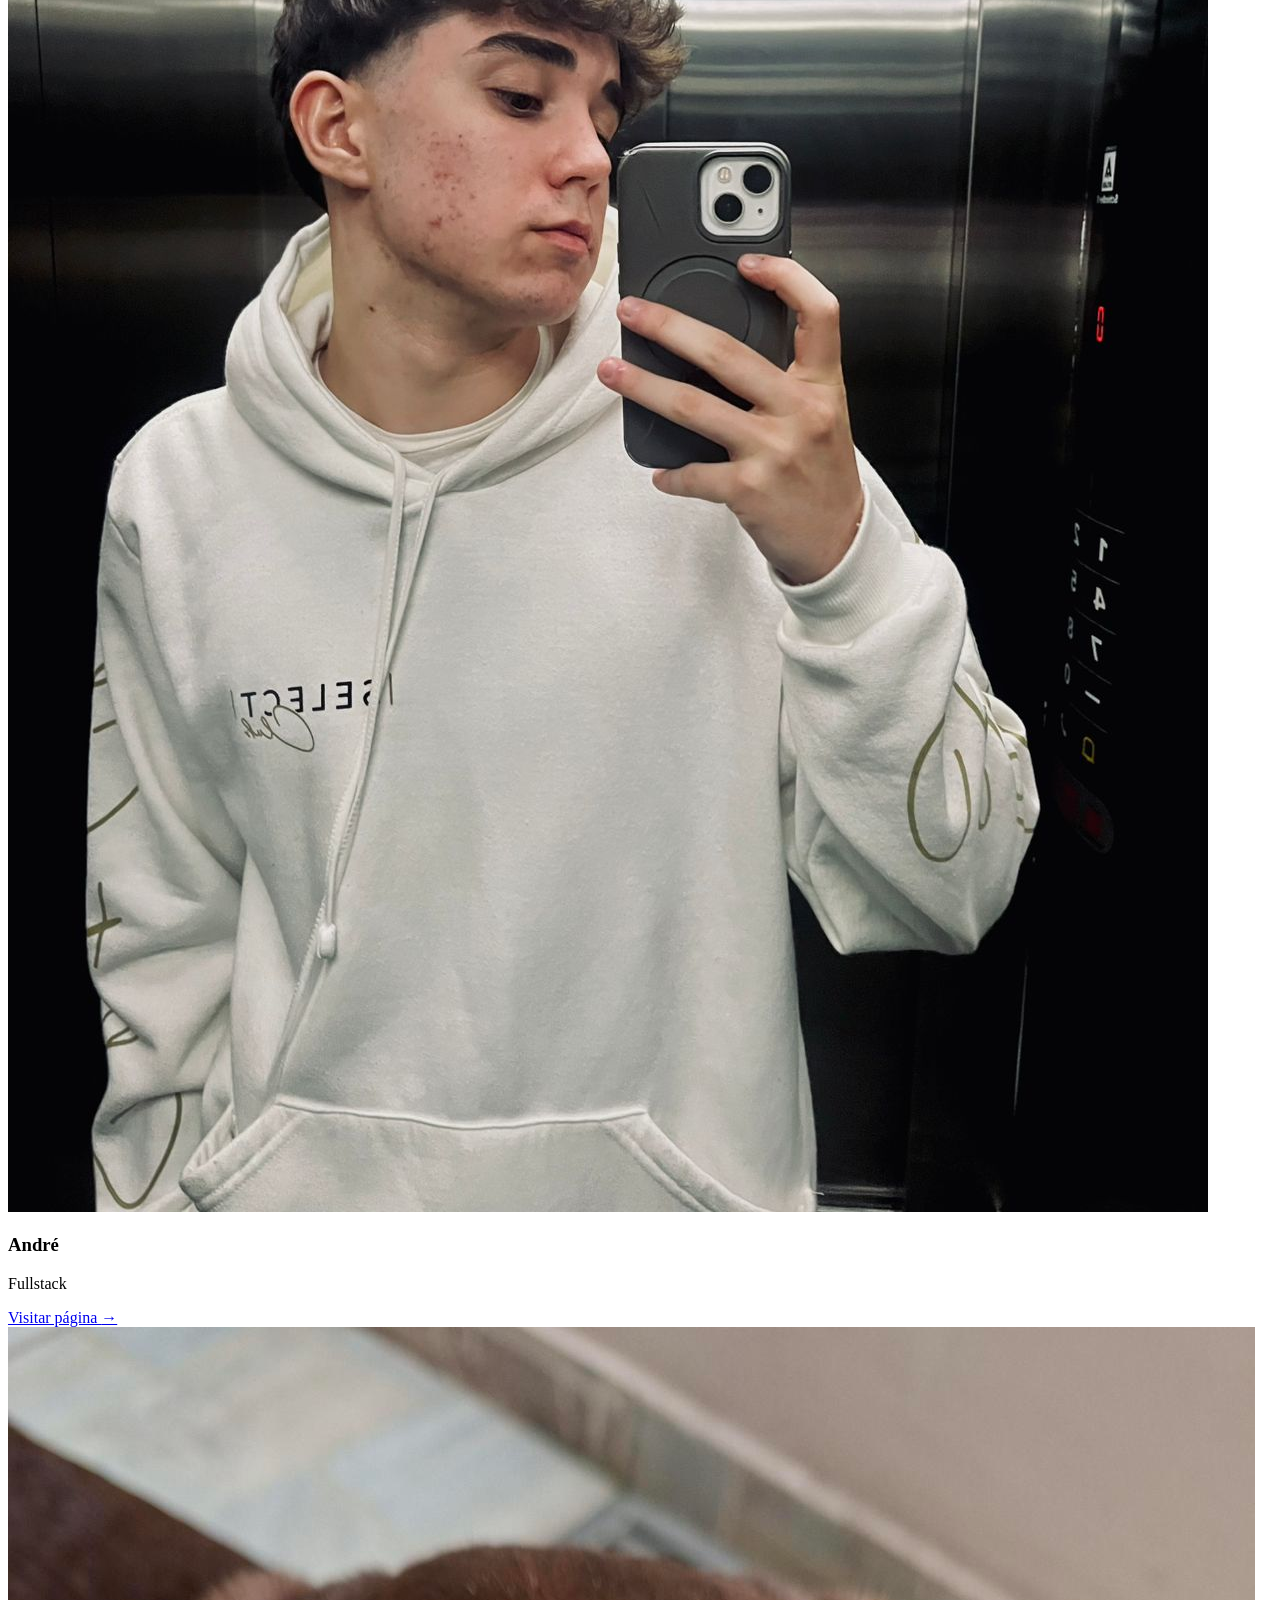
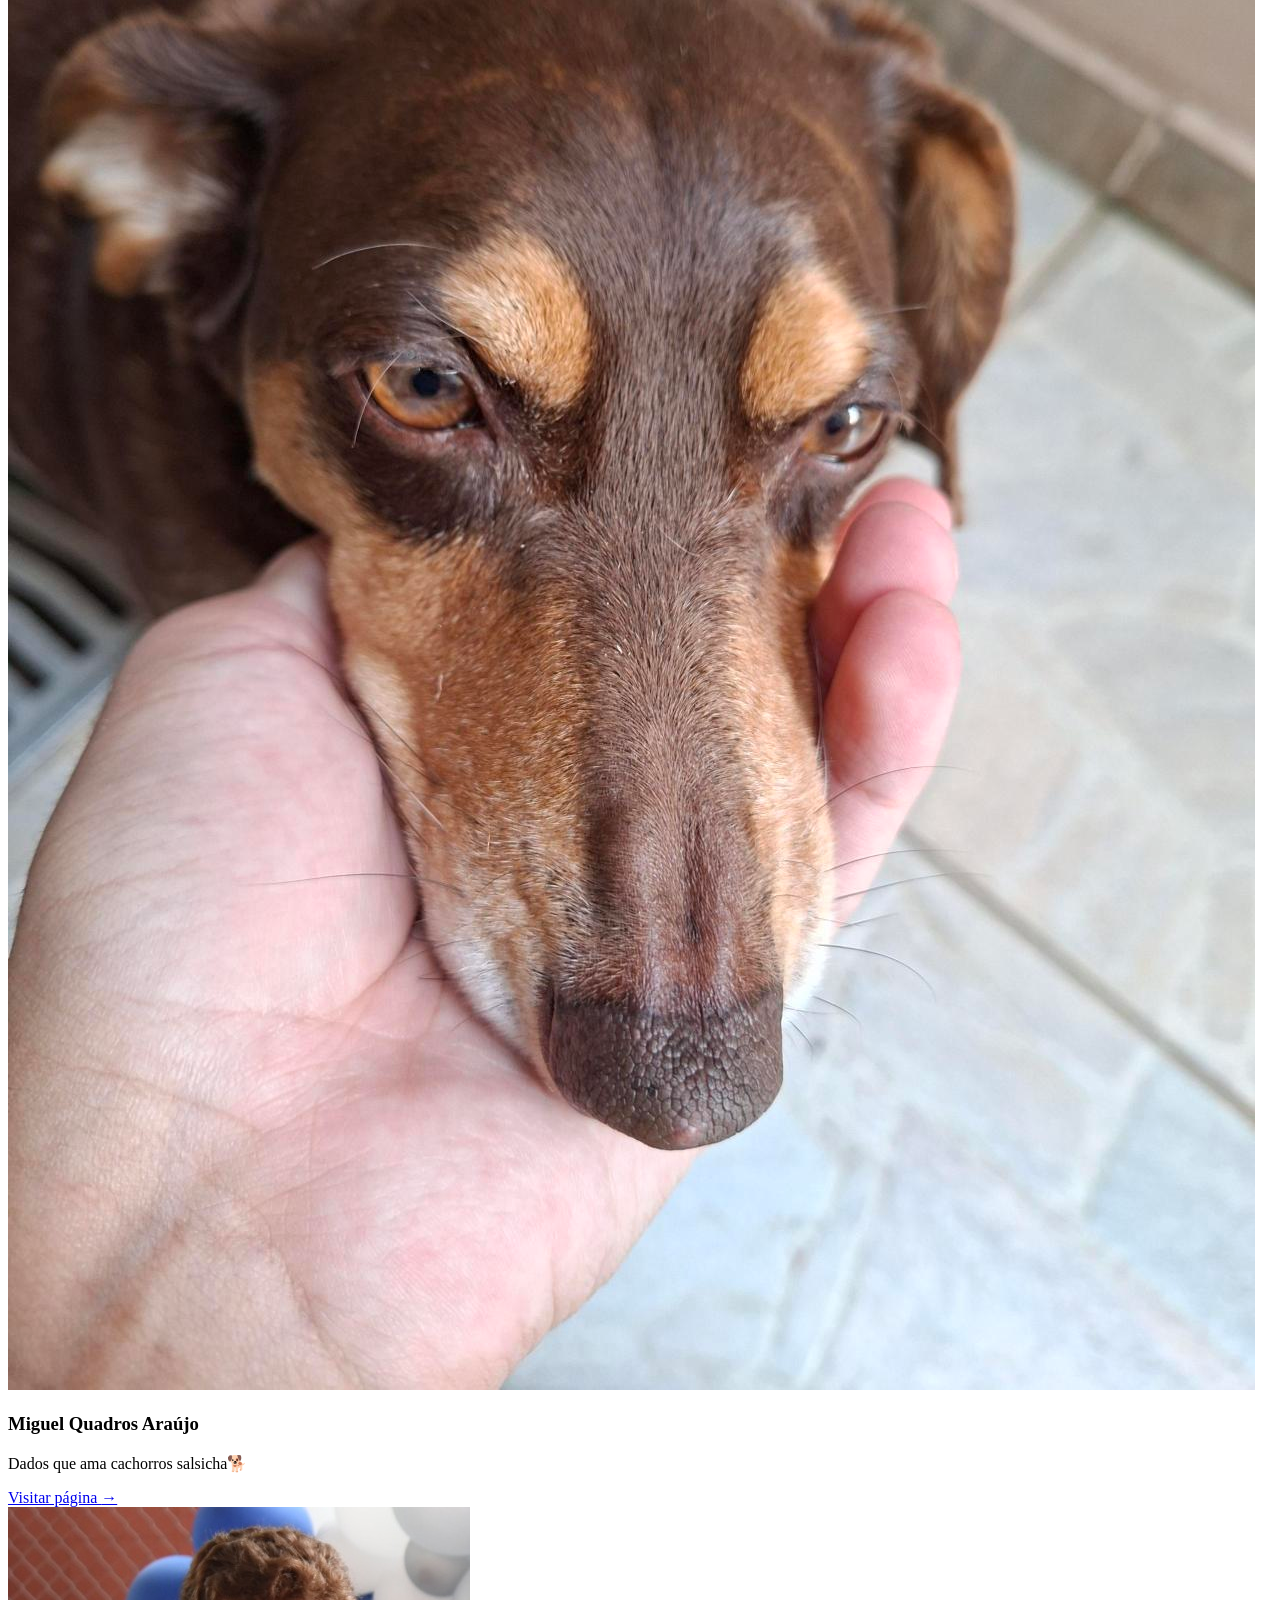
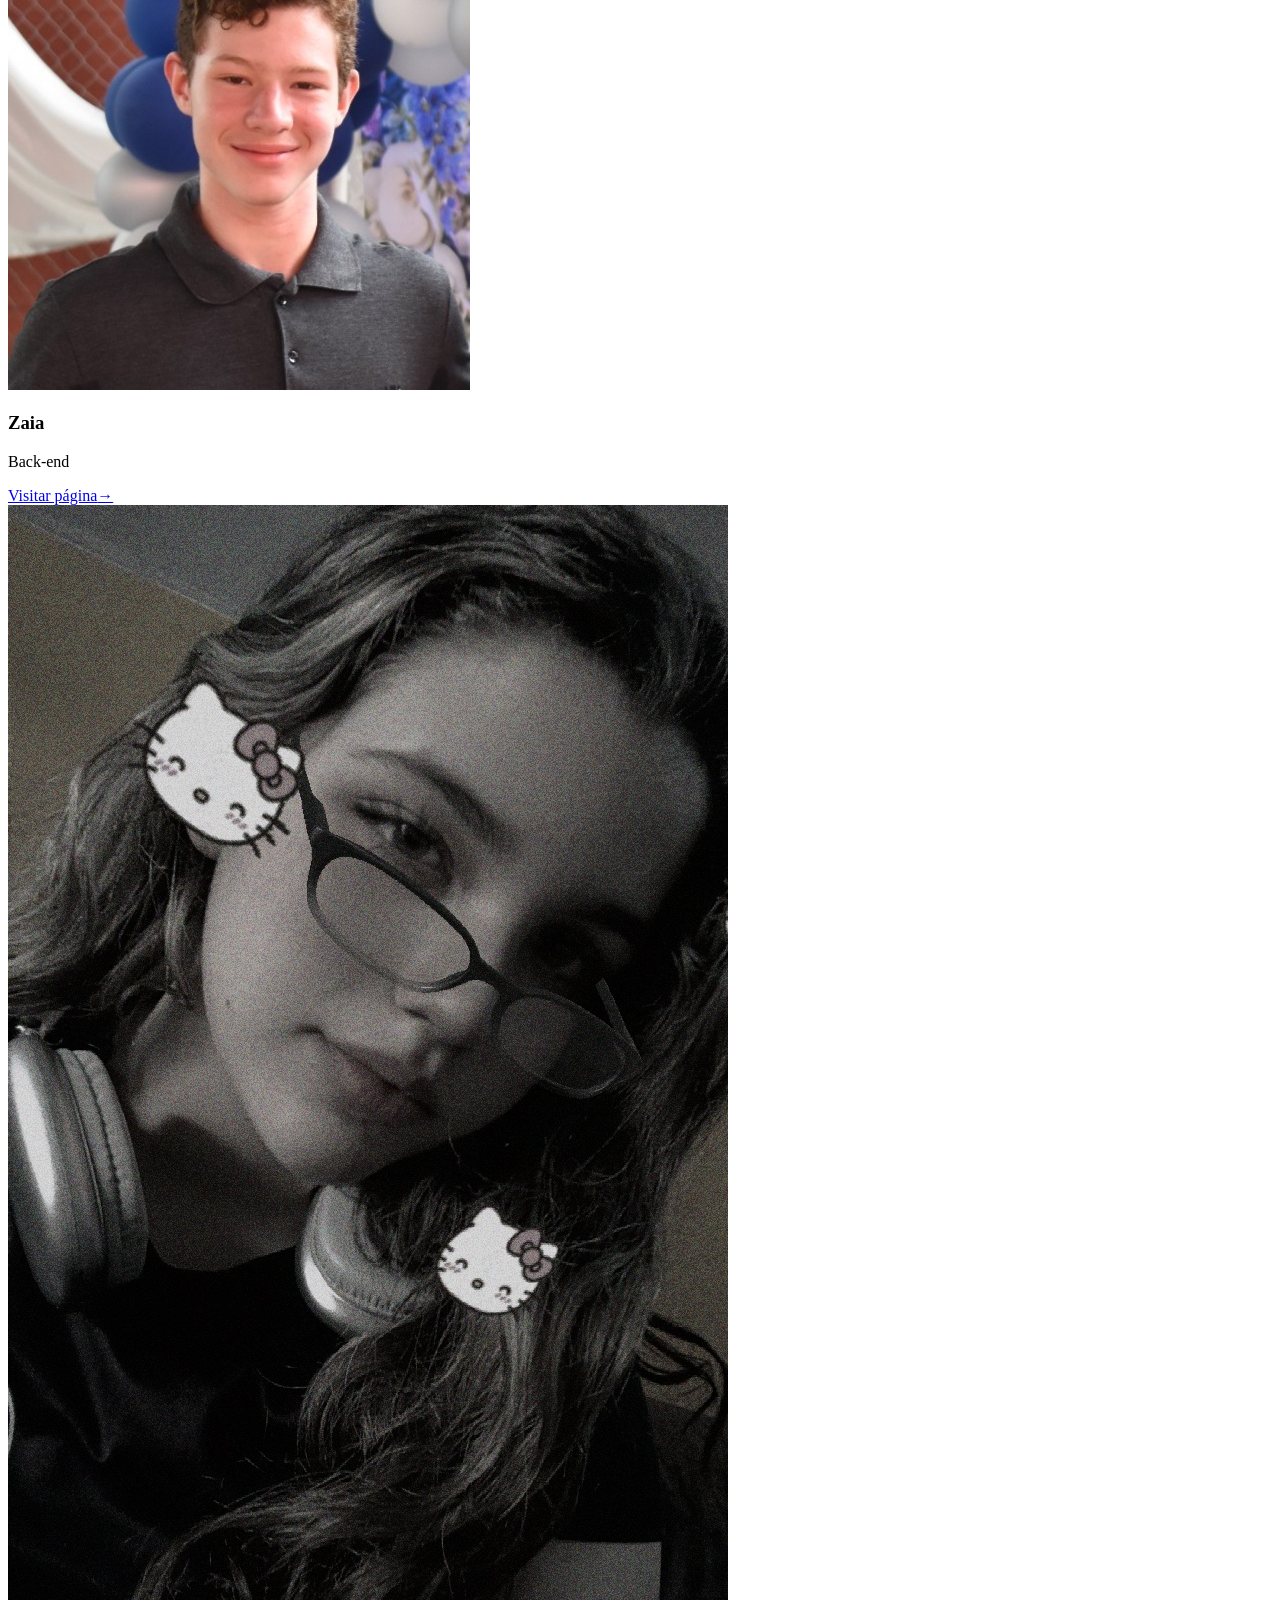
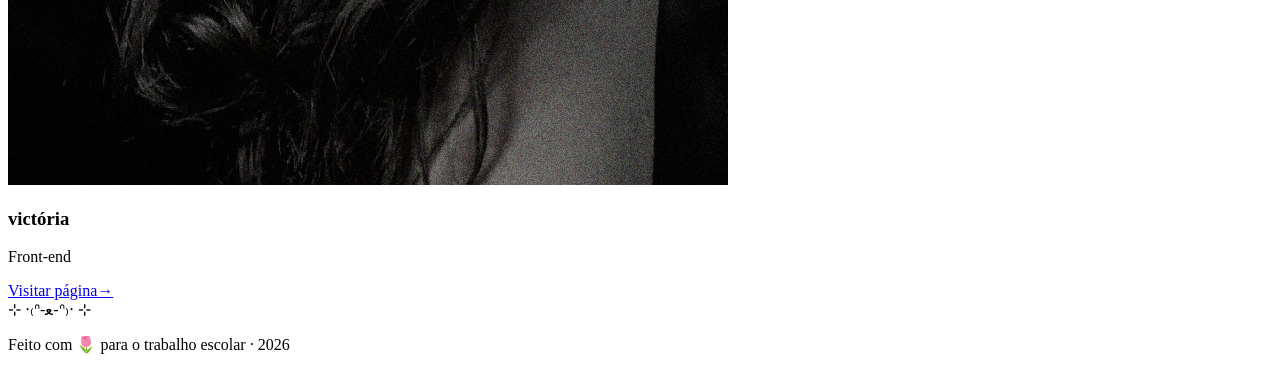
==== commit 4f261631: "titulo arrumado 100%" ====
--- a/index.html
+++ b/index.html
@@ -27,7 +27,7 @@
             <circle cx="40" cy="108" r="7" fill="#c97b6b"/>
         </svg>
 
-        <p class="hero-rotulo"> Projeto Germinare</p>
+        <p class="hero-rotulo">Projeto de SOP</p>
         <h1 class="hero-titulo">Nosso Cantinho<span>página inicial</span></h1>
         <p class="hero-sub">Quatro pessoas, quatro páginas, um único jardim de histórias para você explorar.</p>
 
